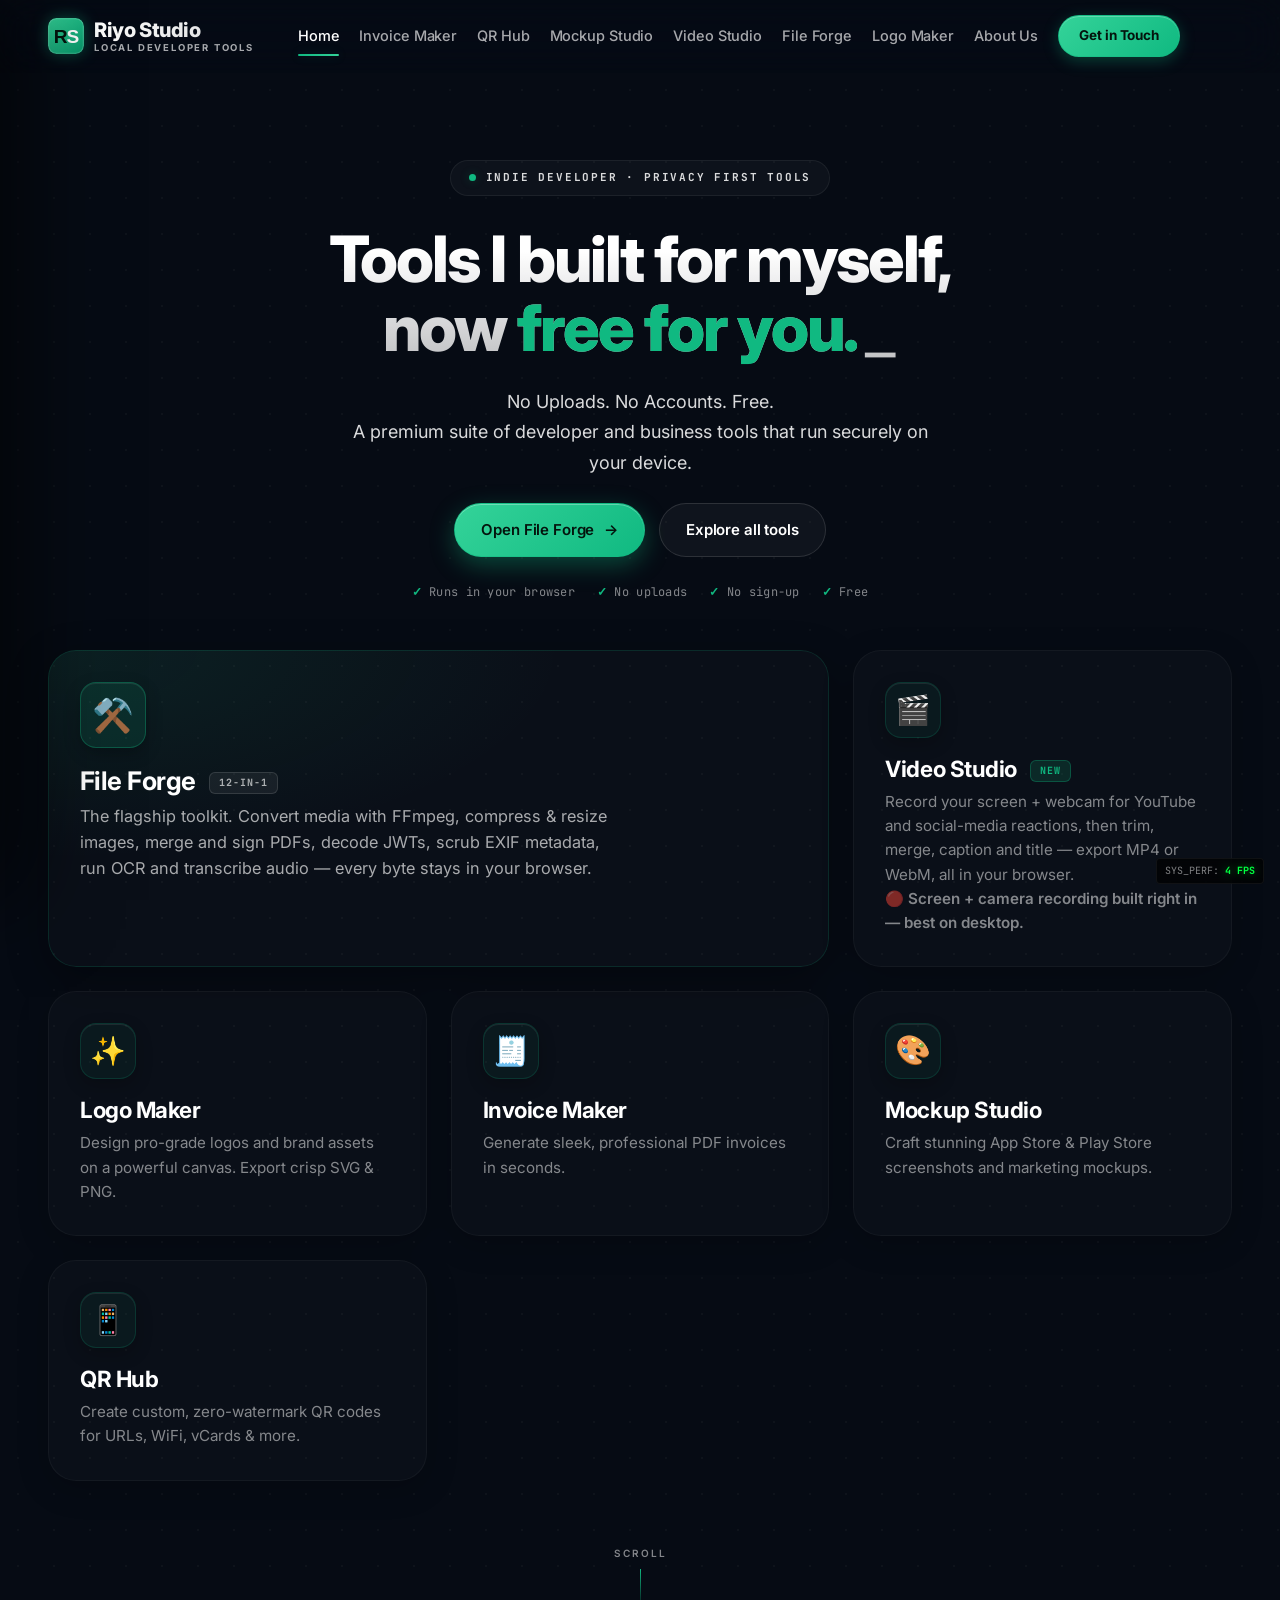
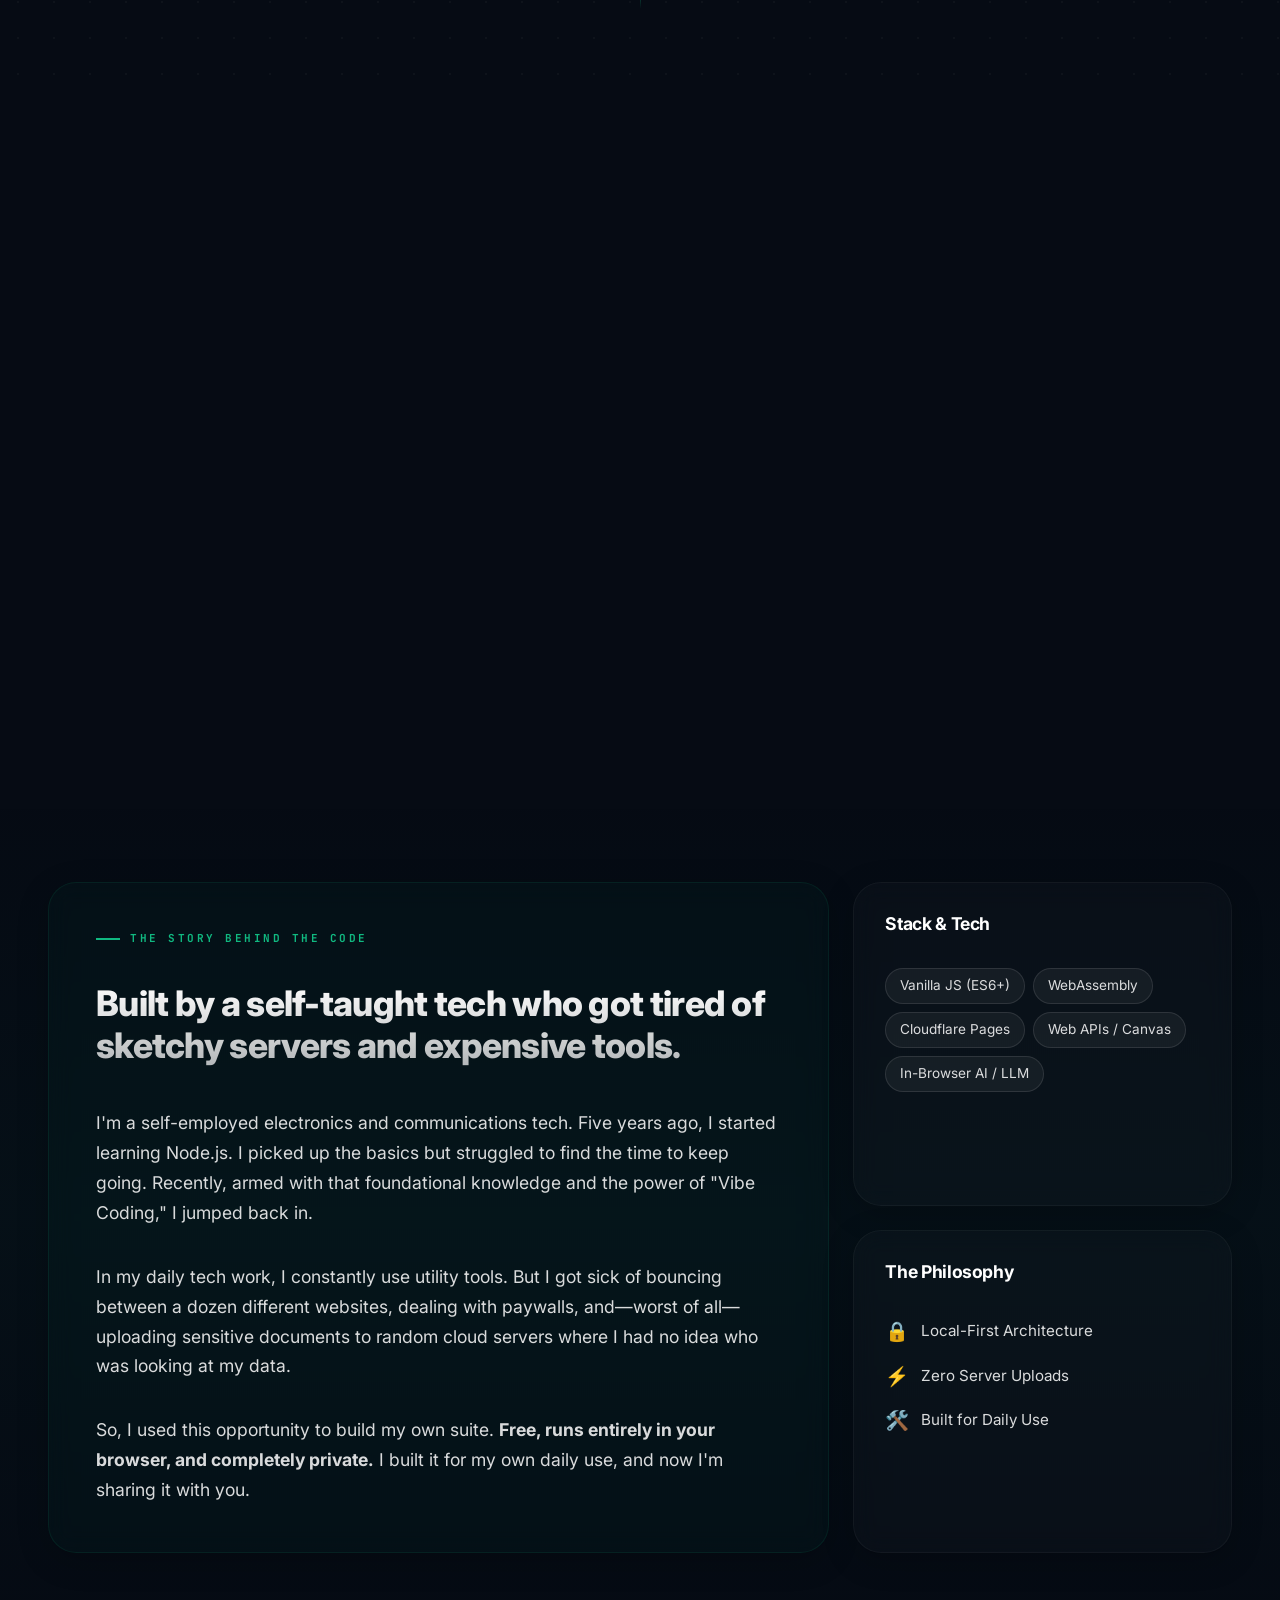
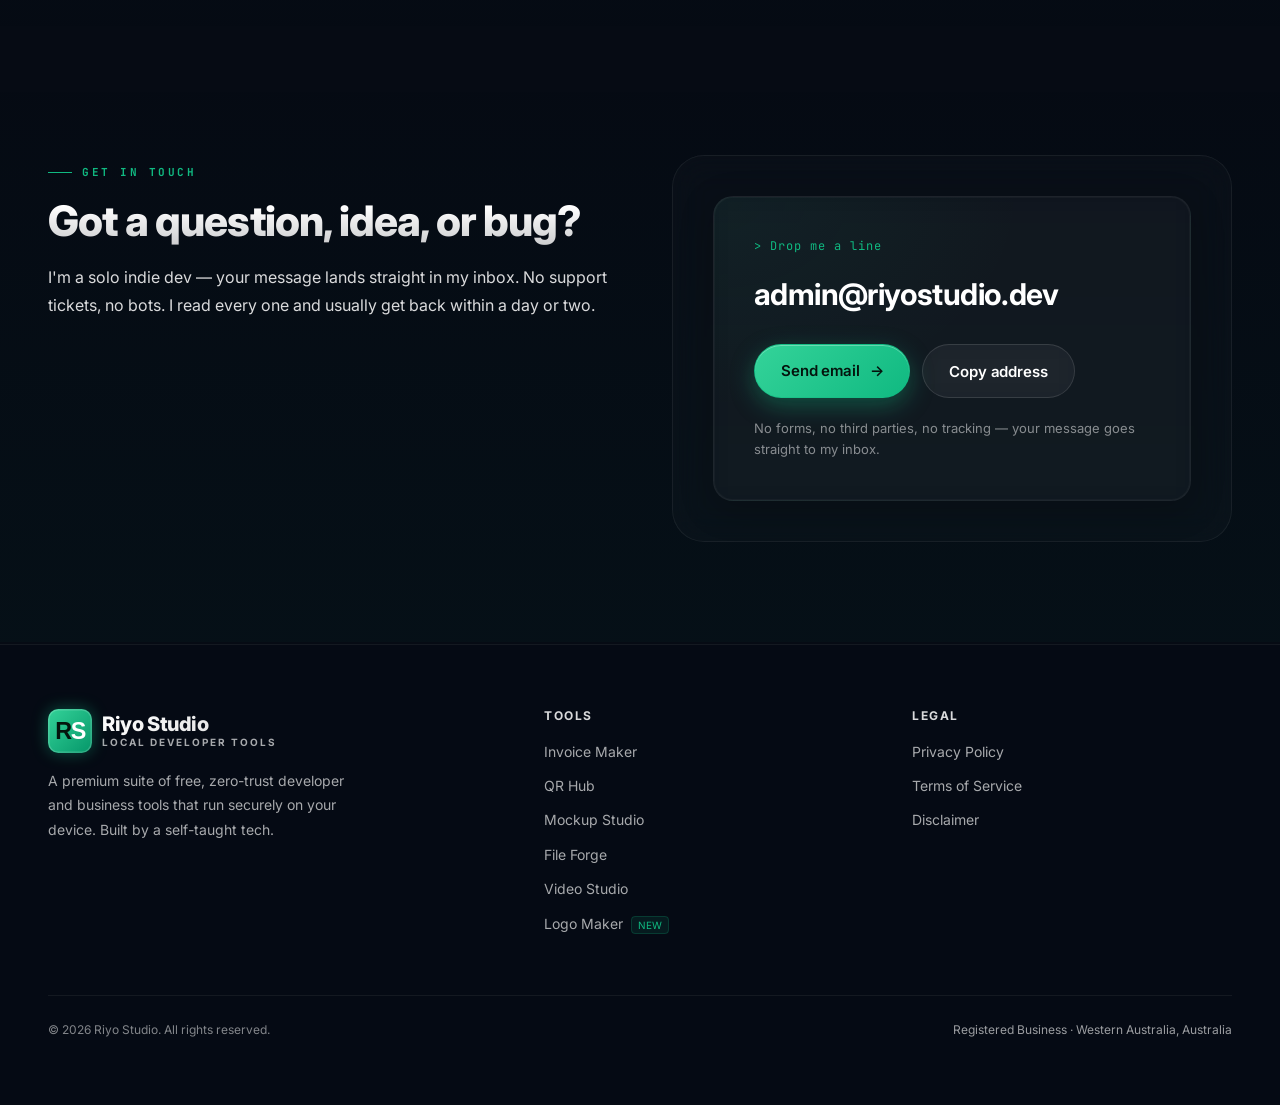
==== index.html @ 5e1dec1f "build: content-hash cache-busting via version.mjs" ====
<!DOCTYPE html>
<!-- 
=============================================================================
  ██████╗ ██╗██╗   ██╗ ██████╗     ███████╗████████╗██╗   ██╗██████╗ ██╗ ██████╗ 
  ██╔══██╗██║╚██╗ ██╔╝██╔═══██╗    ██╔════╝╚══██╔══╝██║   ██║██╔══██╗██║██╔═══██╗
  ██████╔╝██║ ╚████╔╝ ██║   ██║    ███████╗   ██║   ██║   ██║██║  ██║██║██║   ██║
  ██╔══██╗██║  ╚██╔╝  ██║   ██║    ╚════██║   ██║   ██║   ██║██║  ██║██║██║   ██║
  ██║  ██║██║   ██║   ╚██████╔╝    ███████║   ██║   ╚██████╔╝██████╔╝██║╚██████╔╝
  ╚═╝  ╚═╝╚═╝   ╚═╝    ╚═════╝     ╚══════╝   ╚═╝    ╚═════╝ ╚═════╝ ╚═╝ ╚═════╝ 

  SYSTEM ARCHITECTURE: ONLINE
  "I see you looking under the hood. Respect."

  Looking for more? 
  Try pressing Ctrl+K on the live site.
=============================================================================
-->
<html lang="en-AU">
<head>

  <style>html,body{background-color:#060B14!important}</style>
  <meta charset="UTF-8">
  <meta name="viewport" content="width=device-width, initial-scale=1.0, maximum-scale=1.0, user-scalable=no, viewport-fit=cover">
  <title>Riyo Studio — Zero-Trust Local Developer Tools</title>
  <meta name="description" content="A premium suite of free, zero-trust developer and business tools that run securely on your device. Built by a self-taught dev to solve everyday problems.">
  <meta name="keywords" content="riyo studio, developer tools, local tools, privacy-first, zero-trust, file converter, web apps, solo developer, self-taught developer, vibe coding">
  <meta name="author" content="Riyo Studio">
  <meta name="robots" content="index, follow">
  <link rel="canonical" href="https://riyostudio.dev/">

  <!-- Geo targeting -->
  <meta name="geo.region" content="AU-WA">
  <meta name="geo.placename" content="Western Australia">

  <!-- Theme -->
  <meta name="theme-color" content="#060B14">
  <meta name="color-scheme" content="dark">

  <!-- Open Graph -->
  <meta property="og:type" content="website">
  <meta property="og:site_name" content="Riyo Studio">
  <meta property="og:locale" content="en_AU">
  <meta property="og:url" content="https://riyostudio.dev/">
  <meta property="og:title" content="Riyo Studio — Zero-Trust Local Developer Tools">
  <meta property="og:description" content="A premium suite of free, zero-trust developer and business tools that run securely on your device.">

  <!-- Twitter -->
  <meta name="twitter:card" content="summary">
  <meta name="twitter:title" content="Riyo Studio — Zero-Trust Local Developer Tools">
  <meta name="twitter:description" content="A premium suite of free, zero-trust developer and business tools that run securely on your device.">

  <!-- Structured Data -->
  <script type="application/ld+json">
  {
    "@context": "https://schema.org",
    "@graph": [
      {
        "@type": "Organization",
        "@id": "https://riyostudio.dev/#organization",
        "name": "Riyo Studio",
        "url": "https://riyostudio.dev/",
        "description": "A registered Australian business that designs, builds, and ships its own SaaS products.",
        "areaServed": { "@type": "Country", "name": "Australia" },
        "address": {
          "@type": "PostalAddress",
          "addressRegion": "WA",
          "addressCountry": "AU"
        },
        "knowsAbout": ["SaaS", "Web Development", "Mobile Apps", "Progressive Web Apps", "Product Design"]
      },
      {
        "@type": "WebSite",
        "@id": "https://riyostudio.dev/#website",
        "url": "https://riyostudio.dev/",
        "name": "Riyo Studio",
        "publisher": { "@id": "https://riyostudio.dev/#organization" },
        "inLanguage": "en-AU"
      }
    ]
  }
  </script>

  <!-- Fonts -->
  <link rel="preconnect" href="https://fonts.googleapis.com" crossorigin>
  <link rel="preconnect" href="https://fonts.gstatic.com" crossorigin>
  <link rel="stylesheet" href="https://fonts.googleapis.com/css2?family=Inter:wght@400;500;600;700;800&family=JetBrains+Mono:wght@400;700&display=swap">

  <!-- Styles -->
  <link rel="manifest" href="manifest.json">
  <link rel="icon" type="image/svg+xml" href="assets/icon.svg?v=2">
  <link rel="apple-touch-icon" href="assets/icon.svg?v=2">
  <link rel="stylesheet" href="style.css?v=56fb9e98">
<body>
  <!-- Interactive Background Canvas -->
  <canvas id="quantum-field"></canvas>

  <!-- Navigation -->
  <nav class="nav" id="main-nav">
    <div class="nav-inner">
      <a href="/" class="nav-brand" aria-label="Riyo Studio home">
        <img src="assets/icon.svg?v=2" alt="Riyo Studio Logo" class="nav-brand-icon-img" width="32" height="32" style="border-radius: 8px; filter: drop-shadow(0 0 8px rgba(16, 185, 129, 0.4)); display: block; object-fit: contain;">
        <div class="nav-brand-text">
          <span class="nav-brand-name">Riyo Studio</span>
          <span class="nav-brand-tag">Local Developer Tools</span>
        </div>
      </a>

      <div class="nav-links">
        <a href="/" class="nav-link active">Home</a>
        <a href="/invoice" class="nav-link">Invoice Maker</a>
        <a href="/qr" class="nav-link">QR Hub</a>
        <a href="/scanner" class="nav-link">Mockup Studio</a>
        <a href="/video" class="nav-link">Video Studio</a>
        <a href="/forge" class="nav-link">File Forge</a>
          <a href="/logo" class="nav-link">Logo Maker</a>
        <a href="/#about" class="nav-link">About Us</a>
          <a href="/#contact" class="nav-cta-btn">Get in Touch</a>
        </div>
      </div>
    </div>
  </nav>

  <!-- Hero -->
  <section class="hero" id="hero">
    <div class="container fluid">
      <div class="hero-eyebrow reveal">
        <span class="hero-eyebrow-dot"></span>
        Indie Developer · Privacy First Tools
      </div>

      <h1 class="reveal reveal-delay-1" id="hero-title">
        <span>Tools I built for myself,</span><br><span>now <span class="accent">free for you.</span></span><span class="cursor">_</span>
      </h1>

      <p class="hero-sub reveal reveal-delay-2" style="max-width: 600px; margin: 1.5rem auto;">
        No Uploads. No Accounts. Free. <br>
        A premium suite of developer and business tools that run securely on your device.
      </p>

      <div class="hero-actions reveal reveal-delay-2">
        <a href="/forge" class="btn-primary">Open File Forge <span>→</span></a>
        <a href="#services" class="btn-ghost">Explore all tools</a>
      </div>

      <div class="hero-trust reveal reveal-delay-3">
        <span>Runs in your browser</span>
        <span>No uploads</span>
        <span>No sign-up</span>
        <span>Free</span>
      </div>

      <div class="bento-master-grid hero-tools reveal reveal-delay-3" style="text-align: left;">

        <a href="/forge" class="premium-card feature bento-span-2">
          <div class="card-icon">⚒️</div>
          <div>
            <h3>File Forge <span class="card-badge">12-IN-1</span></h3>
            <p>The flagship toolkit. Convert media with FFmpeg, compress &amp; resize images, merge and sign PDFs, decode JWTs, scrub EXIF metadata, run OCR and transcribe audio — every byte stays in your browser.</p>
          </div>
        </a>

        <a href="/video" class="premium-card">
          <div class="card-icon">🎬</div>
          <div>
            <h3>Video Studio <span class="card-badge new">NEW</span></h3>
            <p>Record your screen + webcam for YouTube and social-media reactions, then trim, merge, caption and title — export MP4 or WebM, all in your browser.</p>
            <p class="card-note card-note-desktop">🔴 Screen + camera recording built right in — best on desktop.</p>
            <p class="card-note card-note-mobile">💻 Best on desktop — record your screen + camera for reactions in one place. On a phone, capture with your built-in recorder, then ＋ Add it here to edit.</p>
          </div>
        </a>

        <a href="/logo" class="premium-card">
          <div class="card-icon">✨</div>
          <div>
            <h3>Logo Maker</h3>
            <p>Design pro-grade logos and brand assets on a powerful canvas. Export crisp SVG &amp; PNG.</p>
          </div>
        </a>

        <a href="/invoice" class="premium-card">
          <div class="card-icon">🧾</div>
          <div>
            <h3>Invoice Maker</h3>
            <p>Generate sleek, professional PDF invoices in seconds.</p>
          </div>
        </a>

        <a href="/scanner" class="premium-card">
          <div class="card-icon">🎨</div>
          <div>
            <h3>Mockup Studio</h3>
            <p>Craft stunning App Store &amp; Play Store screenshots and marketing mockups.</p>
          </div>
        </a>

        <a href="/qr" class="premium-card">
          <div class="card-icon">📱</div>
          <div>
            <h3>QR Hub</h3>
            <p>Create custom, zero-watermark QR codes for URLs, WiFi, vCards &amp; more.</p>
          </div>
        </a>

      </div>

      <div class="hero-scroll reveal reveal-delay-4">
        <span>Scroll</span>
        <div class="hero-scroll-line"></div>
      </div>
    </div>
  </section>

  <!-- Services -->
  <section class="services" id="services" style="padding-top: 4rem;">
    <div class="container fluid">
      <div class="products-header">
        <div class="eyebrow reveal">Premium Apps</div>
        <h2 class="reveal reveal-delay-1">Other projects I've built.</h2>
        <p class="reveal reveal-delay-2">
          When I'm not making free tools, I build and maintain specialized platforms.
        </p>
      </div>

      <div class="bento-master-grid">
        <a href="https://shiftcore.com.au" target="_blank" rel="noopener" class="premium-card feature bento-span-2 reveal" style="padding: 48px; text-decoration: none;">
          <div class="card-icon">☁️</div>
          <div>
            <h3 style="font-size: 1.8rem;">ShiftCore</h3>
            <p style="max-width: 560px; font-size: 1.05rem;">A specialized roster and workforce management platform. Built to handle complex scheduling natively and securely.</p>
          </div>
        </a>
        <div class="premium-card reveal reveal-delay-1" style="padding: 48px;">
          <div class="card-icon">🚧</div>
          <div>
            <h3 style="font-size: 1.8rem;">More coming soon</h3>
            <p style="font-size: 1.05rem;">Always building new ideas. For now, enjoy the free tools.</p>
          </div>
        </div>
      </div>
    </div>
  </section>

  <!-- About -->
  <section class="about" id="about">
    <div class="container fluid">
      <div class="bento-master-grid">
        
        <!-- Main Text Column (Spans 2 cols) -->
        <div class="premium-card bento-span-2 reveal" style="padding: 48px; background: rgba(16,185,129,0.03); box-shadow: inset 0 0 0 1px rgba(16,185,129,0.1), 0 8px 32px rgba(0,0,0,0.2);">
          <div class="eyebrow" style="color: #10B981;">The Story Behind The Code</div>
          <h2 style="font-size: clamp(24px, 3vw, 2.2rem); line-height: 1.2; margin-bottom: 24px; font-weight: 800; background: linear-gradient(180deg, #fff, rgba(255,255,255,0.7)); -webkit-background-clip: text; -webkit-text-fill-color: transparent;">
            Built by a self-taught tech who got tired of sketchy servers and expensive tools.
          </h2>
          <p style="color: var(--text-dim); font-size: 1.1rem; line-height: 1.7; margin-bottom: 16px;">
            I'm a self-employed electronics and communications tech. Five years ago, I started learning Node.js. I picked up the basics but struggled to find the time to keep going. Recently, armed with that foundational knowledge and the power of "Vibe Coding," I jumped back in.
          </p>
          <p style="color: var(--text-dim); font-size: 1.1rem; line-height: 1.7; margin-bottom: 16px;">
            In my daily tech work, I constantly use utility tools. But I got sick of bouncing between a dozen different websites, dealing with paywalls, and—worst of all—uploading sensitive documents to random cloud servers where I had no idea who was looking at my data.
          </p>
          <p style="color: var(--text-dim); font-size: 1.1rem; line-height: 1.7;">
            So, I used this opportunity to build my own suite. <strong>Free, runs entirely in your browser, and completely private.</strong> I built it for my own daily use, and now I'm sharing it with you.
          </p>
        </div>

        <!-- Right Column (Stacked Cards) -->
        <div style="display: flex; flex-direction: column; gap: 24px; height: 100%;">
          
          <div class="premium-card reveal reveal-delay-1" style="flex: 1;">
            <h4 style="color: #fff; margin-bottom: 16px; font-size: 1.1rem;">Stack & Tech</h4>
            <div style="display: flex; flex-wrap: wrap; gap: 8px;">
              <span style="background: rgba(255,255,255,0.05); border: 1px solid rgba(255,255,255,0.1); padding: 6px 14px; border-radius: 100px; font-size: 0.85rem; color: var(--text-dim);">Vanilla JS (ES6+)</span>
              <span style="background: rgba(255,255,255,0.05); border: 1px solid rgba(255,255,255,0.1); padding: 6px 14px; border-radius: 100px; font-size: 0.85rem; color: var(--text-dim);">WebAssembly</span>
              <span style="background: rgba(255,255,255,0.05); border: 1px solid rgba(255,255,255,0.1); padding: 6px 14px; border-radius: 100px; font-size: 0.85rem; color: var(--text-dim);">Cloudflare Pages</span>
              <span style="background: rgba(255,255,255,0.05); border: 1px solid rgba(255,255,255,0.1); padding: 6px 14px; border-radius: 100px; font-size: 0.85rem; color: var(--text-dim);">Web APIs / Canvas</span>
              <span style="background: rgba(255,255,255,0.05); border: 1px solid rgba(255,255,255,0.1); padding: 6px 14px; border-radius: 100px; font-size: 0.85rem; color: var(--text-dim);">In-Browser AI / LLM</span>
            </div>
          </div>

          <div class="premium-card reveal reveal-delay-2" style="flex: 1;">
            <h4 style="color: #fff; margin-bottom: 16px; font-size: 1.1rem;">The Philosophy</h4>
            <div style="display: flex; flex-direction: column; gap: 14px; font-size: 0.95rem; color: var(--text-dim);">
              <div style="display: flex; align-items: center; gap: 12px;"><span style="color: #10B981; font-size: 1.2rem;">🔒</span> Local-First Architecture</div>
              <div style="display: flex; align-items: center; gap: 12px;"><span style="color: #10B981; font-size: 1.2rem;">⚡</span> Zero Server Uploads</div>
              <div style="display: flex; align-items: center; gap: 12px;"><span style="color: #10B981; font-size: 1.2rem;">🛠️</span> Built for Daily Use</div>
            </div>
          </div>

        </div>

      </div>
    </div>
  </section>

  <!-- Contact -->
  <section class="contact" id="contact">
    <div class="container fluid">
      <div class="contact-grid">
        <div class="contact-text">
          <div class="eyebrow reveal">Get in Touch</div>
          <h2 class="reveal reveal-delay-1">Got a question, idea, or bug?</h2>
          <p class="reveal reveal-delay-2">
            I'm a solo indie dev — your message lands straight in my inbox. No support tickets, no bots. I read every one and usually get back within a day or two.
          </p>

          <div class="contact-info reveal reveal-delay-3">
            <div class="contact-info-item">
              <div class="contact-info-icon">📍</div>
              <span>Based in Western Australia</span>
            </div>
            <div class="contact-info-item">
              <div class="contact-info-icon">⚡</div>
              <span>Usually replies within 48 hours</span>
            </div>
            <div class="contact-info-item">
              <div class="contact-info-icon">🌐</div>
              <div>
                Also building <a href="https://shiftcore.com.au" target="_blank" rel="noopener" style="color: var(--accent); font-weight: 600;">shiftcore.com.au</a>
              </div>
            </div>
          </div>
        </div>

        <div class="contact-form-wrap reveal reveal-delay-2">
          <div class="email-card">
            <div class="email-card-eyebrow">&gt; Drop me a line</div>
            <a href="mailto:admin@riyostudio.dev" class="email-address">admin@riyostudio.dev</a>
            <div class="email-card-actions">
              <a href="mailto:admin@riyostudio.dev" class="btn-primary">Send email <span>→</span></a>
              <button type="button" class="btn-ghost" id="copy-email-btn" data-email="admin@riyostudio.dev">Copy address</button>
            </div>
            <p class="email-card-note">No forms, no third parties, no tracking — your message goes straight to my inbox.</p>
          </div>
        </div>
      </div>
    </div>
  </section>

  <!-- Footer -->
    
  <footer class="footer" id="footer" style="position: relative; z-index: 10;">
    <div class="container fluid">
      <div class="footer-grid">
        <div class="footer-brand">
          <a href="/" class="nav-brand" aria-label="Riyo Studio home">
            <img src="assets/icon.svg?v=2" alt="Riyo Studio Logo" class="nav-brand-icon-img" width="32" height="32" style="border-radius: 8px; filter: drop-shadow(0 0 8px rgba(16, 185, 129, 0.4)); display: block; object-fit: contain;">
            <div class="nav-brand-text">
              <span class="nav-brand-name">Riyo Studio</span>
              <span class="nav-brand-tag">Local Developer Tools</span>
            </div>
          </a>
          <p>
            A premium suite of free, zero-trust developer and business tools that run securely on your device. Built by a self-taught tech.
          </p>
        </div>

        <div class="footer-col">
          <h4>Tools</h4>
          <a href="/invoice">Invoice Maker</a>
          <a href="/qr">QR Hub</a>
          <a href="/scanner">Mockup Studio</a>
          <a href="/forge">File Forge</a>
          <a href="/video">Video Studio</a>
            <a href="/logo">Logo Maker <span style="font-size: 10px; background: rgba(16,185,129,0.1); color: #10B981; padding: 2px 6px; border-radius: 4px; margin-left: 4px; border: 1px solid rgba(16,185,129,0.2);">NEW</span></a>
        </div>

        <div class="footer-col">
          <h4>Legal</h4>
          <a href="/privacy">Privacy Policy</a>
          <a href="/terms">Terms of Service</a>
          <a href="/disclaimer">Disclaimer</a>
        </div>
      </div>

      <div class="footer-divider"></div>

      <div class="footer-bottom">
        <span class="footer-copy">© 2026 Riyo Studio. All rights reserved.</span>
        <div class="footer-legal">
          <span style="font-size: 12px; color: rgba(255,255,255,0.6);">Registered Business · Western Australia, Australia</span>
        </div>
      </div>
    </div>
  </footer>

  <!-- Dev's Dev: Live Performance HUD -->
  <div id="perf-hud" aria-hidden="true">
    <span class="perf-label">SYS_PERF:</span>
    <span id="fps-counter">60 FPS</span>
  </div>

  <!-- Command Palette -->
  <div class="cmd-palette-overlay" id="cmd-palette">
    <div class="cmd-palette-modal">
      <div class="cmd-palette-header">
        <span class="cmd-prompt">></span>
        <input type="text" id="cmd-input" placeholder="Type a command or search..." autocomplete="off" aria-label="Search system commands">
        <span class="cmd-shortcut">ESC</span>
      </div>
      <div class="cmd-palette-body">
        <div class="cmd-group">Navigation</div>
        <button class="cmd-option" data-action="scroll" data-target="#services">View Tools</button>
        <button class="cmd-option" data-action="scroll" data-target="#about">About Riyo Studio</button>
        <button class="cmd-option" data-action="scroll" data-target="#contact">Get in Touch</button>
      </div>
    </div>
  </div>

  <!-- Floating Mobile Command Trigger -->
  <button class="mobile-cmd-fab" id="mobile-cmd-fab" aria-label="Open Commands">
    <svg viewBox="0 0 24 24" width="18" height="18" fill="none" stroke="currentColor" stroke-width="2" stroke-linecap="round" stroke-linejoin="round">
      <circle cx="11" cy="11" r="8"></circle>
      <line x1="21" y1="21" x2="16.65" y2="16.65"></line>
    </svg>
    <span>Ctrl K</span>
  </button>

  <!-- Scripts -->
  <script src="bg.js?v=9185d9aa"></script>
  <script src="nav.js?v=25f778f4"></script>
  <script defer src="script.js?v=67c2f523"></script>
</body>
</html>
---- style.css ----
/* Reset */
*,
*::before,
*::after {
  margin: 0;
  padding: 0;
  box-sizing: border-box;
  -webkit-tap-highlight-color: transparent;
}

html {
  scroll-behavior: smooth;
  overflow-x: clip;
  background-color: #060B14;
}

/* Smooth, calm cross-page navigation. Chromium (desktop + Android PWA) and
   iOS Safari 18.2+ render a native crossfade between documents instead of the
   abrupt white swap; everywhere else this is simply ignored and pages appear
   instantly on the dark background (no flash, since html is dark). */
@view-transition {
  navigation: auto;
}
::view-transition-old(root),
::view-transition-new(root) {
  animation-duration: 0.22s;
}

/* Where the browser crossfades documents itself, the per-page body fade-in is
   redundant and would double up (a sluggish second fade on heavy pages). Drop
   it there; keep it as the gentle entry on browsers without view transitions. */
@supports (view-transition-name: none) {
  body { animation: none !important; }
}

@media (prefers-reduced-motion: reduce) {
  @view-transition { navigation: none; }
  html { scroll-behavior: auto; }
  body { animation: none !important; }
}

/* Custom Scrollbar */
::-webkit-scrollbar {
  width: 14px;
}
::-webkit-scrollbar-track {
  background: rgba(0, 0, 0, 0.2);
  border-left: 1px solid rgba(255, 255, 255, 0.05);
}
::-webkit-scrollbar-thumb {
  background: rgba(255, 255, 255, 0.35);
  border-radius: 6px;
  border: 3px solid rgba(0, 0, 0, 0.2); /* Creates a nice inset effect */
}
::-webkit-scrollbar-thumb:hover {
  background: rgba(255, 255, 255, 0.55);
}

/* Design Tokens - Enterprise Bento */
:root {
  /* Backgrounds */
  --bg-deep: #0a0a0a;
  --bg-surface: rgba(255, 255, 255, 0.03);
  --bg-surface-hover: rgba(255, 255, 255, 0.06);
  --bg-card: rgba(255, 255, 255, 0.02);

  /* Accent — emerald brand (single source of truth) */
  --accent: #10B981;
  --accent-dim: #059669;
  --accent-bright: #34D399;
  --accent-glow: rgba(16, 185, 129, 0.25);
  --accent-soft: rgba(16, 185, 129, 0.06);

  /* Text */
  --text: #FFFFFF;
  --text-dim: rgba(255, 255, 255, 0.85);
  --text-faint: rgba(255, 255, 255, 0.65);
  --text-muted: rgba(255, 255, 255, 0.50);

  /* Borders */
  --border: rgba(255, 255, 255, 0.06);
  --border-hover: rgba(255, 255, 255, 0.12);
  --border-accent: rgba(255, 255, 255, 0.2);

  /* Brand colors */

  --shiftcore: #22C55E;
  --shiftcore-glow: rgba(34, 197, 94, 0.15);

  /* Shadows */
  --shadow-card: 0 8px 32px rgba(0, 0, 0, 0.4);
  --shadow-lg: 0 20px 60px rgba(0, 0, 0, 0.4);

  /* Radii */
  --radius-sm: 10px;
  --radius-md: 16px;
  --radius-lg: 24px;
  --radius-xl: 32px;
  --radius-pill: 100px;

  /* Ease */
  --ease: cubic-bezier(0.16, 1, 0.3, 1);
}

/* Base */
body {
  font-family: 'Inter', -apple-system, BlinkMacSystemFont, 'Segoe UI', Roboto, sans-serif;
  background: var(--bg-deep);
  color: var(--text);
  min-height: 100vh;
  line-height: 1.6;
  position: relative;
  /* overflow-x: hidden removed to fix double scrollbar */
  -webkit-font-smoothing: antialiased;
  -moz-osx-font-smoothing: grayscale;
  text-rendering: optimizeLegibility;
  animation: pageFadeIn 0.3s ease-out forwards;
}

@keyframes pageFadeIn {
  0% { opacity: 0; }
  100% { opacity: 1; }
}

body::before {
  content: '';
  position: fixed;
  top: 0;
  left: 0;
  width: 100vw;
  height: 100vh;
  z-index: -5;
  pointer-events: none;
  background-image: radial-gradient(rgba(255, 255, 255, 0.06) 1px, transparent 1px);
  background-size: 32px 32px;
}

/* Ambient background orbs - dimmed for canvas */
body::after {
  content: '';
  position: fixed;
  inset: -15%;
  background:
    radial-gradient(800px circle at 15% 10%, rgba(16, 185, 129, 0.08) 0%, transparent 55%),
    radial-gradient(600px circle at 85% 30%, rgba(27, 80, 200, 0.05) 0%, transparent 50%),
    radial-gradient(700px circle at 50% 80%, rgba(34, 197, 94, 0.03) 0%, transparent 55%),
    radial-gradient(500px circle at 90% 85%, rgba(16, 185, 129, 0.04) 0%, transparent 50%);
  pointer-events: none;
  z-index: -1;
  animation: ambient-drift 30s ease-in-out infinite alternate;
}

#quantum-field {
  position: fixed;
  top: 0;
  left: 0;
  width: 100vw;
  height: 100vh;
  z-index: -10;
  pointer-events: none;
  opacity: 0.8;
}

@keyframes ambient-drift {
  0%   { transform: translate3d(0, 0, 0) scale(1); }
  50%  { transform: translate3d(-2%, 1.5%, 0) scale(1.04); }
  100% { transform: translate3d(1.5%, -1%, 0) scale(1); }
}

@media (prefers-reduced-motion: reduce) {
  body::before { animation: none; }
}

h1, h2, h3, h4, h5, h6 {
  font-weight: 700;
  line-height: 1.15;
  letter-spacing: -0.02em;
}

a {
  text-decoration: none;
  color: inherit;
}

img {
  max-width: 100%;
  display: block;
}

ul { list-style: none; }

button {
  font-family: inherit;
  cursor: pointer;
  border: none;
  outline: none;
  background: none;
}

/* Layout */
.container {
  max-width: 1440px;
  margin: 0 auto;
  padding: 0 24px;
  position: relative;
  z-index: 1;
}

.container.fluid {
  max-width: 1280px;
  margin: 0 auto;
  padding: 0 clamp(20px, 4vw, 48px);
}

section {
  padding: 100px 0;
  position: relative;
  z-index: 1;
}

/* Scroll Animations */
.reveal {
  opacity: 0;
  transform: translateY(32px);
  filter: blur(12px);
  transition: opacity 0.8s var(--ease), transform 0.8s var(--ease), filter 0.8s var(--ease);
}

.reveal.visible {
  opacity: 1;
  transform: translateY(0);
  filter: blur(0px);
}

.reveal-delay-1 { transition-delay: 0.1s; }
.reveal-delay-2 { transition-delay: 0.2s; }
.reveal-delay-3 { transition-delay: 0.3s; }
.reveal-delay-4 { transition-delay: 0.4s; }

.eyebrow {
  font-family: 'JetBrains Mono', monospace;
  font-size: 11px;
  font-weight: 700;
  letter-spacing: 2.5px;
  text-transform: uppercase;
  color: var(--accent);
  margin-bottom: 16px;
  display: inline-flex;
  align-items: center;
  gap: 10px;
}

.eyebrow::before {
  content: '';
  width: 24px;
  height: 1.5px;
  background: var(--accent);
  display: inline-block;
}

.nav {
  position: fixed;
  top: 0;
  left: 0;
  right: 0;
  z-index: 100;
  backdrop-filter: blur(22px) saturate(160%);
  -webkit-backdrop-filter: blur(22px) saturate(160%);
  background: rgba(8, 11, 16, 0.45);
  border-bottom: 1px solid transparent;
  transition: background 0.35s, border-color 0.35s, box-shadow 0.35s;
}

.nav.scrolled {
  background: rgba(8, 11, 16, 0.82);
  border-bottom-color: rgba(255, 255, 255, 0.08);
  box-shadow: 0 8px 32px rgba(0, 0, 0, 0.4);
}

/* Align nav with the 1280px content column */
.nav-inner {
  max-width: 1280px;
  margin: 0 auto;
  padding: 0 clamp(20px, 4vw, 48px);
  height: 72px;
  display: flex;
  align-items: center;
  justify-content: space-between;
  gap: 24px;
  transition: height 0.35s var(--ease);
}

.nav.scrolled .nav-inner {
  height: 62px;
}

.nav-brand {
  display: flex;
  align-items: center;
  gap: 10px;
  text-decoration: none;
  color: var(--text);
  flex-shrink: 0;
}

.nav-brand-icon-img {
  height: 36px;
  width: 36px;
  object-fit: contain;
  border-radius: 8px;
  transition: filter 0.35s var(--ease), transform 0.35s var(--ease);
  filter: drop-shadow(0 2px 8px rgba(16, 185, 129, 0.25));
}

.nav-brand:hover .nav-brand-icon-img {
  filter: drop-shadow(0 4px 16px rgba(16, 185, 129, 0.4)) brightness(1.1);
  transform: scale(1.06);
}

.nav-brand-text {
  display: flex;
  flex-direction: column;
  line-height: 1.15;
}

.nav-brand-name {
  font-size: 20px;
  font-weight: 800;
  letter-spacing: -0.4px;
  background: linear-gradient(135deg, #ffffff 0%, rgba(255, 255, 255, 0.85) 100%);
  -webkit-background-clip: text;
  -webkit-text-fill-color: transparent;
  background-clip: text;
}

.nav-brand-tag {
  font-size: 9.5px;
  font-weight: 700;
  color: var(--text-faint);
  letter-spacing: 1.8px;
  text-transform: uppercase;
  margin-top: 1px;
}

/* Footer brand is slightly larger */
.footer-brand .nav-brand-icon-img {
  height: 44px;
  width: 44px;
}

.footer-brand .nav-brand-name {
  font-size: 20px;
}

.footer-brand .nav-brand-tag {
  font-size: 10px;
  letter-spacing: 2px;
}

.nav-links {
  display: flex;
  align-items: center;
  gap: 20px;
  margin-right: auto;
  margin-left: 20px;
}

.nav-link {
  color: var(--text-faint);
  font-size: 14.5px;
  font-weight: 500;
  letter-spacing: -0.1px;
  transition: color 0.2s;
  position: relative;
  padding: 6px 0;
  white-space: nowrap;
}

.nav-link::after {
  content: '';
  position: absolute;
  bottom: -2px;
  left: 0;
  right: 0;
  height: 2px;
  border-radius: 2px;
  background: linear-gradient(90deg, var(--accent), var(--accent-bright));
  box-shadow: 0 0 10px var(--accent-glow);
  opacity: 0;
  transform: scaleX(0.3);
  transform-origin: center;
  transition: opacity 0.3s, transform 0.3s;
}

.nav-link:hover { color: var(--text); }
.nav-link:hover::after { opacity: 1; transform: scaleX(1); }

/* Current-page state */
.nav-link.active { color: var(--text); }
.nav-link.active::after { opacity: 1; transform: scaleX(1); }

.nav-cta-btn {
  color: #04140d;
  background: linear-gradient(135deg, var(--accent-bright), var(--accent));
  font-size: 13.5px;
  font-weight: 700;
  letter-spacing: -0.1px;
  padding: 9px 20px;
  border-radius: var(--radius-pill);
  border: 1px solid rgba(16, 185, 129, 0.6);
  box-shadow: 0 4px 16px rgba(16, 185, 129, 0.3), inset 0 1px 0 rgba(255, 255, 255, 0.25);
  transition: transform 0.2s var(--ease), box-shadow 0.25s;
  flex-shrink: 0;
  white-space: nowrap;
}

.nav-cta-btn:hover {
  transform: translateY(-1px);
  box-shadow: 0 10px 28px rgba(16, 185, 129, 0.45), inset 0 1px 0 rgba(255, 255, 255, 0.25);
}


.hero {
  padding: 160px 0 100px;
  text-align: center;
  position: relative;
  overflow: hidden;
}

/* Subtle dot grid */
.hero::before {
  content: '';
  position: absolute;
  inset: 0;
  background-image: radial-gradient(circle, rgba(255, 255, 255, 0.03) 1px, transparent 1px);
  background-size: 36px 36px;
  pointer-events: none;
  z-index: 0;
}

.hero .container {
  max-width: 1440px;
  margin: 0 auto;
  padding: 0 24px;
  position: relative;
  z-index: 1;
}

.container.fluid {
  max-width: 1280px;
  margin: 0 auto;
  padding: 0 clamp(20px, 4vw, 48px);
}

.hero-eyebrow {
  display: inline-flex;
  align-items: center;
  gap: 10px;
  background: var(--bg-surface);
  border: 1px solid var(--border);
  border-radius: var(--radius-pill);
  padding: 8px 18px;
  font-family: 'JetBrains Mono', monospace;
  font-size: 11px;
  font-weight: 700;
  color: var(--text-dim);
  letter-spacing: 1.8px;
  text-transform: uppercase;
  margin-bottom: 28px;
}

.hero-eyebrow-dot {
  width: 7px;
  height: 7px;
  border-radius: 50%;
  background: var(--accent);
  box-shadow: 0 0 10px var(--accent-glow);
  animation: pulse-dot 2.2s ease-in-out infinite;
}

@keyframes pulse-dot {
  0%, 100% { opacity: 1; transform: scale(1); }
  50% { opacity: 0.4; transform: scale(0.8); }
}

.hero h1 {
  font-size: clamp(36px, 6vw, 64px);
  font-weight: 800;
  letter-spacing: -0.03em;
  line-height: 1.08;
  margin-bottom: 20px;
  max-width: 760px;
  margin-left: auto;
  margin-right: auto;
  background: linear-gradient(180deg, #ffffff 20%, rgba(255, 255, 255, 0.75) 100%);
  -webkit-background-clip: text;
  -webkit-text-fill-color: transparent;
  background-clip: text;
}

.hero h1 .accent {
  background: none;
  -webkit-text-fill-color: var(--accent);
  color: var(--accent);
}

.cursor {
  font-family: 'JetBrains Mono', monospace;
  color: var(--accent);
  font-weight: 400;
  animation: blink 1s step-start infinite;
  display: inline-block;
  margin-left: 4px;
}

@keyframes blink {
  50% { opacity: 0; }
}

.hero-sub {
  font-size: clamp(15px, 2vw, 18px);
  color: var(--text-dim);
  line-height: 1.7;
  max-width: 540px;
  margin: 0 auto 40px;
}

/* Hero call-to-action buttons */
.hero-actions {
  display: flex;
  justify-content: center;
  align-items: center;
  gap: 14px;
  flex-wrap: wrap;
  margin: 0 auto 26px;
}

.btn-primary,
.btn-ghost {
  display: inline-flex;
  align-items: center;
  gap: 10px;
  font-size: 15px;
  font-weight: 600;
  letter-spacing: -0.01em;
  padding: 14px 26px;
  border-radius: var(--radius-pill);
  transition: transform 0.25s var(--ease), box-shadow 0.25s var(--ease), background 0.25s, border-color 0.25s;
  cursor: pointer;
}

.btn-primary {
  color: #04140d;
  background: linear-gradient(135deg, var(--accent-bright), var(--accent));
  border: 1px solid rgba(16, 185, 129, 0.6);
  box-shadow: 0 8px 24px rgba(16, 185, 129, 0.35), inset 0 1px 0 rgba(255, 255, 255, 0.3);
}

.btn-primary span {
  transition: transform 0.25s var(--ease);
}

.btn-primary:hover {
  transform: translateY(-2px);
  box-shadow: 0 14px 38px rgba(16, 185, 129, 0.5), inset 0 1px 0 rgba(255, 255, 255, 0.3);
}

.btn-primary:hover span {
  transform: translateX(4px);
}

.btn-ghost {
  color: var(--text);
  background: rgba(255, 255, 255, 0.04);
  border: 1px solid rgba(255, 255, 255, 0.12);
  backdrop-filter: blur(12px);
}

.btn-ghost:hover {
  transform: translateY(-2px);
  background: rgba(255, 255, 255, 0.08);
  border-color: rgba(255, 255, 255, 0.22);
}

/* Hero trust signals */
.hero-trust {
  display: flex;
  justify-content: center;
  flex-wrap: wrap;
  gap: 10px 22px;
  margin: 0 auto;
  font-family: 'JetBrains Mono', monospace;
  font-size: 12px;
  letter-spacing: 0.3px;
  color: var(--text-muted);
}

.hero-trust span {
  display: inline-flex;
  align-items: center;
  gap: 7px;
}

.hero-trust span::before {
  content: '✓';
  color: var(--accent);
  font-weight: 700;
}

@media (max-width: 600px) {
  .hero-actions { flex-direction: column; gap: 12px; width: 100%; }
  .btn-primary, .btn-ghost { width: 100%; justify-content: center; }
  .hero-trust { gap: 8px 16px; font-size: 11px; }
}

.hero-stats {
  display: flex;
  justify-content: center;
  gap: 40px;
  flex-wrap: wrap;
}

.hero-stat {
  display: flex;
  flex-direction: column;
  align-items: center;
  gap: 4px;
}

.hero-stat-num {
  font-family: 'JetBrains Mono', monospace;
  font-size: 28px;
  font-weight: 800;
  background: linear-gradient(135deg, var(--accent) 0%, #34D399 40%, #ffffff 50%, #34D399 60%, var(--accent) 100%);
  background-size: 200% auto;
  -webkit-background-clip: text;
  -webkit-text-fill-color: transparent;
  background-clip: text;
  animation: metallic-shimmer 4s linear infinite;
}

@keyframes metallic-shimmer {
  to {
    background-position: 200% center;
  }
}

.hero-stat-label {
  font-size: 11px;
  font-weight: 600;
  color: var(--text-faint);
  text-transform: uppercase;
  letter-spacing: 1.5px;
}

/* Scroll indicator */
.hero-scroll {
  margin-top: 56px;
  display: flex;
  flex-direction: column;
  align-items: center;
  gap: 8px;
  color: var(--text-muted);
  font-size: 10px;
  font-weight: 600;
  letter-spacing: 2px;
  text-transform: uppercase;
}

.hero-scroll-line {
  width: 1px;
  height: 40px;
  background: linear-gradient(180deg, var(--accent), transparent);
  animation: scroll-pulse 2s ease-in-out infinite;
}

@keyframes scroll-pulse {
  0%, 100% { opacity: 0.3; transform: scaleY(0.7); }
  50% { opacity: 1; transform: scaleY(1); }
}

.products {
  padding: 100px 0;
}

.products-header {
  text-align: center;
  margin-bottom: 56px;
}

.products-header h2 {
  font-size: clamp(28px, 4vw, 44px);
  font-weight: 800;
  margin-bottom: 14px;
  background: linear-gradient(180deg, #ffffff 20%, rgba(255, 255, 255, 0.80) 100%);
  -webkit-background-clip: text;
  -webkit-text-fill-color: transparent;
  background-clip: text;
}

.products-header p {
  font-size: 20px;
  color: var(--text-dim);
  max-width: 560px;
  margin: 0 auto;
  line-height: 1.7;
}

/* --- PREMIUM BENTO GRID SYSTEM --- */
/* Wider, still-bounded column for canvas editors that need room
   (e.g. Mockup Studio's up-to-5-screen panoramas) — centered, never full-bleed */
.container.fluid.editor-fluid {
  max-width: 1600px;
}

.bento-master-grid {
  display: grid;
  grid-template-columns: repeat(3, 1fr);
  gap: 24px;
  width: 100%;
}

.bento-master-grid.hero-tools {
  margin-top: 3rem;
  margin-bottom: 4rem;
}

@media (max-width: 1024px) {
  .bento-master-grid { grid-template-columns: repeat(2, 1fr); }
}

@media (max-width: 768px) {
  .bento-master-grid { grid-template-columns: 1fr; }
}

.bento-span-2 { grid-column: span 2; }
.bento-span-3 { grid-column: span 3; }

@media (max-width: 1024px) {
  .bento-span-3 { grid-column: span 2; }
}

@media (max-width: 768px) {
  .bento-span-2, .bento-span-3 { grid-column: span 1; }
}

/* Premium Card Aesthetics */
.premium-card {
  background: rgba(255, 255, 255, 0.02);
  border-radius: 28px;
  padding: 32px;
  text-decoration: none;
  display: flex;
  flex-direction: column;
  justify-content: flex-start;
  gap: 18px;
  min-height: 200px;
  transition: all 0.4s var(--ease);
  position: relative;
  overflow: hidden;
  box-shadow: inset 0 0 0 1px rgba(255, 255, 255, 0.04), 0 8px 32px rgba(0, 0, 0, 0.2);
  backdrop-filter: blur(12px);
  -webkit-backdrop-filter: blur(12px);
  z-index: 1;
}

.premium-card::before {
  content: '';
  position: absolute;
  inset: 0;
  border-radius: 28px;
  background: radial-gradient(
    800px circle at var(--mouse-x) var(--mouse-y),
    rgba(255, 255, 255, 0.06),
    transparent 40%
  );
  opacity: 0;
  transition: opacity 0.5s;
  pointer-events: none;
  z-index: 0;
}

.premium-card > * {
  position: relative;
  z-index: 2;
}

.premium-card:hover {
  transform: translateY(-4px);
  box-shadow: inset 0 0 0 1px rgba(255, 255, 255, 0.1), 0 16px 48px rgba(0, 0, 0, 0.4);
  background: rgba(255, 255, 255, 0.04);
}

.premium-card:hover::before {
  opacity: 1;
}

.premium-card .card-icon {
  width: 56px;
  height: 56px;
  display: inline-flex;
  align-items: center;
  justify-content: center;
  font-size: 1.8rem;
  line-height: 1;
  margin-bottom: 0;
  border-radius: 16px;
  background: var(--accent-soft);
  border: 1px solid rgba(16, 185, 129, 0.18);
  box-shadow: inset 0 1px 0 rgba(255, 255, 255, 0.08), 0 6px 16px rgba(0, 0, 0, 0.25);
  transition: transform 0.4s var(--ease), background 0.4s, border-color 0.4s;
}

.premium-card:hover .card-icon {
  transform: translateY(-2px) scale(1.05);
  background: rgba(16, 185, 129, 0.12);
  border-color: rgba(16, 185, 129, 0.35);
}

.premium-card h3 {
  color: var(--text-main);
  font-size: 1.4rem;
  margin-bottom: 8px;
  font-weight: 700;
  letter-spacing: -0.02em;
}

.premium-card p {
  color: var(--text-muted);
  font-size: 0.95rem;
  margin: 0;
  line-height: 1.6;
}

/* Feature card — the flagship tile */
.premium-card.feature {
  background:
    radial-gradient(120% 120% at 0% 0%, rgba(16, 185, 129, 0.10), transparent 55%),
    rgba(255, 255, 255, 0.02);
  box-shadow: inset 0 0 0 1px rgba(16, 185, 129, 0.16), 0 12px 40px rgba(0, 0, 0, 0.32);
}

.premium-card.feature .card-icon {
  width: 66px;
  height: 66px;
  font-size: 2.1rem;
  background: rgba(16, 185, 129, 0.12);
  border-color: rgba(16, 185, 129, 0.32);
}

.premium-card.feature h3 {
  font-size: 1.6rem;
}

.premium-card.feature p {
  font-size: 1.02rem;
  color: var(--text-faint);
  max-width: 540px;
}

.premium-card.feature:hover {
  box-shadow: inset 0 0 0 1px rgba(16, 185, 129, 0.28), 0 18px 52px rgba(0, 0, 0, 0.45);
}

/* Inline card badges */
.card-badge {
  display: inline-block;
  font-family: 'JetBrains Mono', monospace;
  font-size: 10px;
  font-weight: 700;
  letter-spacing: 1px;
  padding: 4px 9px;
  border-radius: 6px;
  margin-left: 8px;
  vertical-align: middle;
  background: rgba(255, 255, 255, 0.06);
  border: 1px solid rgba(255, 255, 255, 0.12);
  color: var(--text-faint);
}

.card-badge.new {
  background: rgba(16, 185, 129, 0.15);
  border-color: rgba(16, 185, 129, 0.3);
  color: #10B981;
}

/* Tool Panel Bento (For Internal Web Apps) */
.tool-bento-panel {
  background: rgba(255, 255, 255, 0.03);
  border-radius: 16px;
  padding: 16px;
  position: relative;
  overflow: hidden;
  box-shadow: inset 0 0 0 1px rgba(255, 255, 255, 0.06), 0 8px 24px rgba(0, 0, 0, 0.3);
  backdrop-filter: blur(16px);
  -webkit-backdrop-filter: blur(16px);
  z-index: 1;
  flex-shrink: 0;
}

/* All panel tints resolve to the emerald master theme.
   Legacy tint-* class names are kept so existing markup stays valid. */
.tool-bento-panel.tint-purple,
.tool-bento-panel.tint-pink,
.tool-bento-panel.tint-blue,
.tool-bento-panel.tint-emerald {
  background: rgba(16, 185, 129, 0.05);
  box-shadow: inset 0 0 0 1px rgba(16, 185, 129, 0.25), 0 8px 24px rgba(0, 0, 0, 0.3);
}

/* ==== Unified tool page header ==== */
.tool-header {
  margin-bottom: 28px;
}

.tool-header-title {
  font-size: clamp(1.5rem, 3vw, 2rem);
  font-weight: 800;
  letter-spacing: -0.02em;
  line-height: 1.15;
  margin-bottom: 10px;
  background: linear-gradient(180deg, #ffffff 30%, rgba(255, 255, 255, 0.7) 100%);
  -webkit-background-clip: text;
  background-clip: text;
  -webkit-text-fill-color: transparent;
}

.tool-header-title .accent,
.tool-header-title em {
  -webkit-text-fill-color: var(--accent);
  color: var(--accent);
  font-style: normal;
}

.tool-header-subtitle {
  font-size: 0.95rem;
  line-height: 1.65;
  color: var(--text-muted);
  max-width: 560px;
  margin: 0 0 24px;
}

/* Products Grid Fallback (Deprecated, migrating to Bento) */
.products-grid {
  display: grid;
  grid-template-columns: 1fr 1fr;
  gap: 28px;
}

.product-card {
  background: rgba(6, 11, 20, 0.2);
  border: 1px solid var(--border);
  border-radius: var(--radius-xl);
  padding: 40px 36px;
  position: relative;
  overflow: hidden;
  transition: transform 0.45s var(--ease), border-color 0.4s, box-shadow 0.4s;
  backdrop-filter: blur(16px);
  -webkit-backdrop-filter: blur(16px);
}

.product-card::after {
  content: '';
  position: absolute;
  inset: 0;
  border-radius: var(--radius-xl);
  pointer-events: none;
  background: radial-gradient(
    600px circle at var(--mouse-x) var(--mouse-y),
    rgba(255, 255, 255, 0.08),
    transparent 40%
  );
  z-index: 10;
  opacity: 0;
  transition: opacity 0.3s ease;
}

.product-card:hover::after {
  opacity: 1;
}

.product-card::before {
  content: '';
  position: absolute;
  inset: 0;
  border-radius: var(--radius-xl);
  opacity: 0;
  transition: opacity 0.4s;
  pointer-events: none;
}

.product-card:hover {
  transform: translateY(-6px);
}

/* ShiftCore card */
.product-card.shiftcore::before {
  background: radial-gradient(circle at 50% 0%, var(--shiftcore-glow) 0%, transparent 60%);
}
.product-card.shiftcore:hover {
  border-color: rgba(34, 197, 94, 0.35);
  box-shadow: 0 24px 60px rgba(34, 197, 94, 0.15);
}
.product-card.shiftcore:hover::before { opacity: 1; }

.product-card-header {
  display: flex;
  align-items: center;
  gap: 16px;
  margin-bottom: 20px;
}

.product-logo {
  width: 52px;
  height: 52px;
  border-radius: 14px;
  display: flex;
  align-items: center;
  justify-content: center;
  font-size: 24px;
  flex-shrink: 0;
  box-shadow: 0 6px 20px rgba(0, 0, 0, 0.4);
}

.product-logo-img {
  width: 52px;
  height: 52px;
  border-radius: 14px;
  object-fit: cover;
  flex-shrink: 0;
  box-shadow: 0 6px 20px rgba(0, 0, 0, 0.4);
  background: #ffffff;
}

.product-card.renteriq .product-logo {
  background: linear-gradient(135deg, var(--renteriq), #2E63E0);
}

.product-card.shiftcore .product-logo {
  background: linear-gradient(135deg, var(--shiftcore), #16a34a);
}

.product-card-header h3 {
  font-size: 22px;
  font-weight: 800;
  letter-spacing: -0.3px;
}

.product-badge {
  font-family: 'JetBrains Mono', monospace;
  font-size: 10px;
  font-weight: 700;
  letter-spacing: 1.5px;
  text-transform: uppercase;
  padding: 4px 10px;
  border-radius: var(--radius-pill);
  margin-left: auto;
}

.product-card.renteriq .product-badge {
  background: rgba(27, 80, 200, 0.15);
  color: #5B8DEF;
}

.product-card.shiftcore .product-badge {
  background: rgba(34, 197, 94, 0.15);
  color: #4ADE80;
}

.product-desc {
  font-size: 15px;
  color: var(--text-dim);
  line-height: 1.7;
  margin-bottom: 24px;
}

.product-features {
  display: flex;
  flex-wrap: wrap;
  gap: 8px;
  margin-bottom: 28px;
}

.product-feature-pill {
  font-size: 12px;
  font-weight: 600;
  padding: 6px 14px;
  border-radius: var(--radius-pill);
  background: var(--bg-surface);
  border: 1px solid var(--border);
  color: var(--text-dim);
  transition: background 0.2s, border-color 0.2s;
}

.product-card:hover .product-feature-pill {
  background: var(--bg-surface-hover);
}

.product-link {
  display: inline-flex;
  align-items: center;
  gap: 8px;
  font-size: 14px;
  font-weight: 700;
  transition: gap 0.3s;
}

.product-card.renteriq .product-link { color: #5B8DEF; }
.product-card.shiftcore .product-link { color: #4ADE80; }

.product-link .arrow {
  transition: transform 0.3s;
  display: inline-block;
}

.product-card:hover .product-link { gap: 12px; }
.product-card:hover .product-link .arrow { transform: translateX(3px); }

.about {
  padding: 100px 0;
  background: linear-gradient(180deg, transparent 0%, rgba(16, 185, 129, 0.03) 50%, transparent 100%);
}

.about-grid {
  display: grid;
  grid-template-columns: 1.1fr 0.9fr;
  gap: 64px;
  align-items: start;
}

.about-text h2 {
  font-size: clamp(28px, 4vw, 42px);
  font-weight: 800;
  margin-bottom: 20px;
  background: linear-gradient(180deg, #ffffff 20%, rgba(255, 255, 255, 0.80) 100%);
  -webkit-background-clip: text;
  -webkit-text-fill-color: transparent;
  background-clip: text;
}

.about-text p {
  font-size: 16px;
  color: var(--text-dim);
  line-height: 1.75;
  margin-bottom: 20px;
}

.about-text p strong {
  color: var(--text);
  font-weight: 600;
}

.about-cards {
  display: flex;
  flex-direction: column;
  gap: 20px;
}

.about-card {
  background: rgba(6, 11, 20, 0.2);
  border: 1px solid var(--border);
  border-radius: var(--radius-lg);
  padding: 28px;
  backdrop-filter: blur(16px);
  -webkit-backdrop-filter: blur(16px);
  transition: transform 0.35s var(--ease), border-color 0.35s;
  position: relative;
  overflow: hidden;
}

.about-card::after {
  content: '';
  position: absolute;
  inset: 0;
  border-radius: var(--radius-lg);
  pointer-events: none;
  background: radial-gradient(
    600px circle at var(--mouse-x) var(--mouse-y),
    rgba(255, 255, 255, 0.08),
    transparent 40%
  );
  z-index: 10;
  opacity: 0;
  transition: opacity 0.3s ease;
}

.about-card:hover::after {
  opacity: 1;
}

.about-card:hover {
  transform: translateY(-3px);
  border-color: var(--border-hover);
}

.about-card h4 {
  font-size: 14px;
  font-weight: 700;
  color: var(--accent);
  text-transform: uppercase;
  letter-spacing: 1.5px;
  margin-bottom: 14px;
}

.about-card-content {
  display: flex;
  flex-direction: column;
  gap: 10px;
}

.about-card-item {
  display: flex;
  align-items: center;
  gap: 10px;
  font-size: 14px;
  color: var(--text-dim);
}

.about-card-item .tick {
  width: 20px;
  height: 20px;
  border-radius: 50%;
  background: var(--accent-soft);
  color: var(--accent);
  display: flex;
  align-items: center;
  justify-content: center;
  font-size: 11px;
  font-weight: 800;
  flex-shrink: 0;
}

.tech-pills {
  display: flex;
  flex-wrap: wrap;
  gap: 8px;
  margin-top: 8px;
}

.tech-pill {
  font-family: 'JetBrains Mono', monospace;
  font-size: 11px;
  font-weight: 400;
  padding: 6px 10px;
  border-radius: 4px;
  background: rgba(10, 15, 26, 0.7);
  border: 1px solid rgba(16, 185, 129, 0.3);
  color: var(--accent);
  box-shadow: 0 2px 8px rgba(0,0,0,0.2) inset;
}

.process {
  padding: 100px 0;
}

.process-header {
  text-align: center;
  margin-bottom: 64px;
}

.process-header h2 {
  font-size: clamp(28px, 4vw, 42px);
  font-weight: 800;
  margin-bottom: 14px;
  background: linear-gradient(180deg, #ffffff 20%, rgba(255, 255, 255, 0.80) 100%);
  -webkit-background-clip: text;
  -webkit-text-fill-color: transparent;
  background-clip: text;
}

.process-header p {
  font-size: 17px;
  color: var(--text-dim);
  max-width: 520px;
  margin: 0 auto;
}

.process-steps {
  display: grid;
  grid-template-columns: repeat(3, 1fr);
  gap: 24px;
  position: relative;
}

/* Connector line */
.process-steps::before {
  content: '';
  position: absolute;
  top: 42px;
  left: calc(16.67% + 24px);
  right: calc(16.67% + 24px);
  height: 1.5px;
  background: linear-gradient(90deg, transparent, var(--border-hover) 20%, var(--accent-soft) 50%, var(--border-hover) 80%, transparent);
  z-index: 0;
}

.process-step {
  background: var(--bg-card);
  border: 1px solid var(--border);
  border-radius: var(--radius-lg);
  padding: 36px 28px;
  text-align: center;
  position: relative;
  z-index: 1;
  transition: transform 0.35s var(--ease), border-color 0.35s, box-shadow 0.35s;
}

.process-step:hover {
  transform: translateY(-6px);
  border-color: var(--border-accent);
  box-shadow: 0 20px 50px rgba(16, 185, 129, 0.12);
}

.step-num {
  width: 48px;
  height: 48px;
  border-radius: 50%;
  background: linear-gradient(135deg, var(--accent), var(--accent-dim));
  color: #fff;
  font-weight: 800;
  font-size: 16px;
  display: flex;
  align-items: center;
  justify-content: center;
  margin: 0 auto 18px;
  box-shadow: 0 6px 20px var(--accent-glow);
}

.step-icon {
  font-size: 32px;
  margin-bottom: 14px;
  line-height: 1;
}

.process-step h3 {
  font-size: 18px;
  font-weight: 700;
  margin-bottom: 10px;
  color: var(--text);
}

.process-step p {
  font-size: 14px;
  color: var(--text-dim);
  line-height: 1.65;
}

.contact {
  padding: 100px 0;
  background: linear-gradient(180deg, transparent 0%, rgba(16, 185, 129, 0.03) 100%);
}

.contact-grid {
  display: grid;
  grid-template-columns: 1fr 1fr;
  gap: 64px;
  align-items: start;
}

.contact-text h2 {
  font-size: clamp(28px, 4vw, 42px);
  font-weight: 800;
  margin-bottom: 18px;
  background: linear-gradient(180deg, #ffffff 20%, rgba(255, 255, 255, 0.80) 100%);
  -webkit-background-clip: text;
  -webkit-text-fill-color: transparent;
  background-clip: text;
}

.contact-text p {
  font-size: 16px;
  color: var(--text-dim);
  line-height: 1.75;
  margin-bottom: 20px;
}

.contact-info {
  display: flex;
  flex-direction: column;
  gap: 16px;
  margin-top: 32px;
}

.contact-info-item {
  display: flex;
  align-items: center;
  gap: 14px;
  font-size: 14px;
  color: var(--text-dim);
}

.contact-info-icon {
  width: 40px;
  height: 40px;
  border-radius: var(--radius-sm);
  background: var(--accent-soft);
  display: flex;
  align-items: center;
  justify-content: center;
  font-size: 18px;
  flex-shrink: 0;
}

.contact-form-wrap {
  background: var(--bg-card);
  border: 1px solid var(--border);
  border-radius: var(--radius-xl);
  padding: 40px;
  backdrop-filter: blur(18px);
  -webkit-backdrop-filter: blur(18px);
}

/* Cyberpunk Terminal Form */
.cyber-form {
  font-family: 'JetBrains Mono', monospace;
  width: 100%;
}

.cyber-group {
  margin-bottom: 24px;
  position: relative;
}

/* Contact — email card (replaces the old form) */
.email-card {
  background:
    radial-gradient(130% 140% at 0% 0%, rgba(16, 185, 129, 0.06), transparent 50%),
    rgba(255, 255, 255, 0.02);
  border: 1px solid var(--border);
  border-radius: 20px;
  padding: 40px;
  box-shadow: inset 0 0 0 1px rgba(255, 255, 255, 0.03), 0 8px 32px rgba(0, 0, 0, 0.25);
  backdrop-filter: blur(12px);
}

.email-card-eyebrow {
  font-family: 'JetBrains Mono', monospace;
  font-size: 12px;
  letter-spacing: 1px;
  color: var(--accent);
  margin-bottom: 14px;
}

.email-address {
  display: block;
  font-size: clamp(16px, 4vw, 30px);
  font-weight: 700;
  letter-spacing: -0.02em;
  color: var(--text);
  overflow-wrap: anywhere;
  word-break: normal;
  margin-bottom: 26px;
  transition: color 0.2s;
}

.email-address:hover { color: var(--accent-bright); }

.email-card-actions {
  display: flex;
  gap: 12px;
  flex-wrap: wrap;
  margin-bottom: 20px;
}

.email-card-note {
  font-size: 13px;
  line-height: 1.6;
  color: var(--text-muted);
  margin: 0;
}

/* Editor toolbar / utility button (Mockup Studio, etc.) */
.cyber-button {
  font-family: 'Inter', sans-serif;
  font-weight: 600;
  font-size: 0.9rem;
  color: var(--text);
  background: rgba(255, 255, 255, 0.05);
  border: 1px solid rgba(255, 255, 255, 0.12);
  border-radius: 10px;
  padding: 8px 16px;
  cursor: pointer;
  transition: background 0.2s, border-color 0.2s, color 0.2s, transform 0.15s var(--ease);
}

.cyber-button:hover {
  background: rgba(16, 185, 129, 0.1);
  border-color: rgba(16, 185, 129, 0.4);
  color: #fff;
  transform: translateY(-1px);
}

.cyber-button:active {
  transform: translateY(0);
}

.cyber-label {
  display: block;
  font-size: 11px;
  font-weight: 700;
  color: var(--text-dim);
  text-transform: uppercase;
  letter-spacing: 2px;
  margin-bottom: 8px;
}

.cyber-input-wrap {
  position: relative;
  overflow: hidden;
  border-radius: 4px;
  background: rgba(6, 11, 20, 0.5);
  border: 1px solid rgba(16, 185, 129, 0.15);
  transition: border-color 0.3s;
}

.cyber-input {
  width: 100%;
  background: transparent;
  border: none;
  padding: 16px;
  color: var(--text);
  font-family: 'JetBrains Mono', monospace;
  font-size: 14px;
  outline: none;
}

select.cyber-input option {
  background-color: #0a0f1c;
  color: #e2e8f0;
  padding: 8px;
}

.cyber-input::placeholder {
  color: rgba(148, 163, 184, 0.3);
}

.cyber-input.textarea {
  resize: vertical;
  min-height: 120px;
  line-height: 1.6;
}

.cyber-border {
  position: absolute;
  bottom: 0;
  left: 0;
  height: 2px;
  width: 0%;
  background: var(--accent);
  transition: width 0.4s cubic-bezier(0.16, 1, 0.3, 1);
}

/* Animate border on focus */
.cyber-input-wrap:focus-within {
  border-color: rgba(16, 185, 129, 0.4);
  background: rgba(16, 185, 129, 0.05);
}

.cyber-input-wrap:focus-within .cyber-border {
  width: 100%;
}

.cyber-submit-btn {
  width: 100%;
  background: rgba(16, 185, 129, 0.1);
  border: 1px dashed var(--accent);
  color: var(--accent);
  font-family: 'JetBrains Mono', monospace;
  font-size: 14px;
  font-weight: 700;
  padding: 16px;
  cursor: pointer;
  transition: all 0.3s ease;
  margin-top: 8px;
  border-radius: 4px;
  text-align: center;
}

.cyber-submit-btn:hover {
  background: var(--accent);
  color: #fff;
  border-style: solid;
  transform: translateY(-2px);
  box-shadow: 0 10px 25px var(--accent-glow);
}

.form-success {
  display: none;
  margin-top: 16px;
}

.form-success.show {
  display: block;
}

.terminal-success {
  background: rgba(4, 8, 15, 0.9);
  border: 1px solid #10B981;
  border-radius: var(--radius-md);
  padding: 16px;
  font-family: 'JetBrains Mono', monospace;
  font-size: 13px;
  color: #10B981;
  line-height: 1.6;
}

.status-code {
  font-weight: 700;
  margin-right: 8px;
}

.status-msg {
  color: var(--text-dim);
}

.footer {
  padding: 64px 0 0;
  border-top: 1px solid var(--border);
  background: rgba(6, 11, 20, 0.6);
  position: relative;
  z-index: 1;
}

.footer-grid {
  display: grid;
  grid-template-columns: 1.4fr 1fr 1fr;
  gap: 48px;
  margin-bottom: 48px;
}

.footer-brand p {
  font-size: 14px;
  color: var(--text-faint);
  line-height: 1.75;
  margin-top: 16px;
  max-width: 300px;
}

.footer-col h4 {
  font-size: 12px;
  font-weight: 700;
  color: var(--text-dim);
  text-transform: uppercase;
  letter-spacing: 1.5px;
  margin-bottom: 18px;
}

.footer-col a {
  display: block;
  font-size: 14px;
  color: var(--text-faint);
  margin-bottom: 12px;
  transition: color 0.2s;
}

.footer-col a:hover { color: var(--text); }

.footer-divider {
  height: 1px;
  background: var(--border);
  margin-bottom: 24px;
}

.footer-bottom {
  display: flex;
  align-items: center;
  justify-content: space-between;
  padding-bottom: 64px; /* Give clearance for the fixed perf HUD */
  flex-wrap: wrap;
  gap: 12px;
}

.footer-copy {
  font-size: 12px;
  color: var(--text-muted);
}

.footer-legal {
  display: flex;
  gap: 20px;
}

.footer-legal a {
  font-size: 12px;
  color: var(--text-muted);
  transition: color 0.2s;
}

.footer-legal a:hover { color: var(--text-dim); }

@media (max-width: 1024px) {
  .products-grid {
    gap: 20px;
  }

  .about-grid {
    grid-template-columns: 1fr;
    gap: 48px;
  }

  .contact-grid {
    grid-template-columns: 1fr;
    gap: 48px;
  }

  .footer-grid {
    grid-template-columns: 1fr 1fr;
  }

  .footer-grid .footer-brand {
    grid-column: 1 / -1;
  }
}

@media (max-width: 768px) {
  /* Prevent horizontal scrolling globally */
  /* body max-width removed to prevent double scrollbar */

  /* Mobile Typography Scaling */
  h1, .hero-title { font-size: 32px !important; line-height: 1.2 !important; }
  h2 { font-size: 28px !important; }
  h3 { font-size: 20px !important; }
  .hero-sub { font-size: 16px !important; margin: 1rem 0 !important; }
  .eyebrow { font-size: 11px !important; padding: 4px 10px !important; }

  .hero { padding: 100px 0 50px; }

  section { padding: 50px 0; }

  .products-grid {
    grid-template-columns: 1fr;
    gap: 20px;
  }

  .product-card {
    padding: 32px 24px;
  }

  .process-steps {
    grid-template-columns: 1fr;
    gap: 16px;
  }

  .process-steps::before { display: none; }

  .process-step {
    padding: 28px 24px;
  }

  .footer-grid {
    grid-template-columns: 1fr;
    gap: 32px;
  }
}

@media (max-width: 480px) {
  .container { padding: 0 16px; }
  .hero { padding: 120px 0 56px; }
  .hero-stats { gap: 24px; }
  .product-card { padding: 24px 20px; }
  .contact-form-wrap { padding: 28px 20px; }
}

/* -- UX Enhancements -- */





/* Remove outline on focus for inputs globally */
input:focus, textarea:focus, select:focus, button:focus {
  outline: none;
}

/* ==========================================================================
   PWA STANDALONE MODE (NATIVE APP FEEL)
   ========================================================================== */
@media (display-mode: standalone) {
  /* 1. Hide the Web Marketing Fluff */
  .hero-eyebrow,
  #hero-title,
  .hero-sub,
  .hero-scroll,
  .services,
  .about,
  .footer,
  .nav-brand-tag {
    display: none !important;
  }

  /* 2. Reposition the Hero to act as the App Dashboard */
  .hero {
    padding: 100px 0 20px !important;
    min-height: 100vh;
    display: flex;
    flex-direction: column;
    justify-content: flex-start;
  }

  /* 3. Make the tools grid massive and native-feeling */
  .hero-tools-grid {
    margin-top: 0 !important;
    grid-template-columns: 1fr !important; /* Stack vertically for native feel */
    gap: 20px !important;
  }

  .hero-tools-grid .tool-card {
    padding: 32px 24px !important;
    border-radius: 16px !important;
    background: rgba(255,255,255,0.05) !important;
    border: 1px solid rgba(255,255,255,0.1) !important;
  }

  /* 4. Fix Navbar */
  .nav {
    background: rgba(6, 11, 20, 0.9) !important;
    backdrop-filter: blur(20px) !important;
    border-bottom: 1px solid rgba(255,255,255,0.05) !important;
  }
}



/* Command Palette */
.cmd-palette-overlay {
  position: fixed;
  inset: 0;
  background: rgba(6, 11, 20, 0.6);
  backdrop-filter: blur(8px);
  -webkit-backdrop-filter: blur(8px);
  z-index: 10000;
  display: flex;
  align-items: flex-start;
  justify-content: center;
  padding-top: 15vh;
  opacity: 0;
  pointer-events: none;
  transition: opacity 0.2s ease;
}

.cmd-palette-overlay.active {
  opacity: 1;
  pointer-events: all;
}

.cmd-palette-modal {
  width: 100%;
  max-width: 600px;
  background: rgba(10, 15, 26, 0.85);
  border: 1px solid var(--border);
  border-radius: var(--radius-md);
  box-shadow: 0 24px 64px rgba(0, 0, 0, 0.5), 0 0 0 1px rgba(255, 255, 255, 0.05) inset;
  overflow: hidden;
  transform: scale(0.96) translateY(-10px);
  transition: transform 0.2s cubic-bezier(0.16, 1, 0.3, 1);
  backdrop-filter: blur(24px);
  -webkit-backdrop-filter: blur(24px);
}

.cmd-palette-overlay.active .cmd-palette-modal {
  transform: scale(1) translateY(0);
}

.cmd-palette-header {
  display: flex;
  align-items: center;
  padding: 16px 24px;
  border-bottom: 1px solid var(--border);
  gap: 16px;
}

.cmd-prompt {
  font-family: 'JetBrains Mono', monospace;
  color: var(--accent);
  font-size: 18px;
  font-weight: 700;
}

#cmd-input {
  flex: 1;
  background: transparent;
  border: none;
  color: var(--text);
  font-size: 16px;
  font-family: 'Inter', sans-serif;
  outline: none;
}

#cmd-input::placeholder {
  color: var(--text-muted);
}

.cmd-shortcut {
  font-size: 10px;
  font-family: 'JetBrains Mono', monospace;
  color: var(--text-faint);
  background: var(--bg-surface);
  padding: 4px 8px;
  border-radius: 4px;
  border: 1px solid var(--border);
}

.cmd-palette-body {
  max-height: 400px;
  overflow-y: auto;
  padding: 12px 0;
}

.cmd-group {
  font-family: 'JetBrains Mono', monospace;
  font-size: 10px;
  color: var(--text-faint);
  text-transform: uppercase;
  letter-spacing: 1px;
  padding: 8px 24px;
  margin-top: 8px;
}

.cmd-group:first-child {
  margin-top: 0;
}

.cmd-option {
  width: 100%;
  text-align: left;
  padding: 12px 24px;
  background: transparent;
  color: var(--text-dim);
  font-size: 14px;
  font-weight: 500;
  transition: all 0.1s;
  display: block;
}

.cmd-option:hover, .cmd-option.selected {
  background: var(--accent-soft);
  color: #fff;
  padding-left: 32px;
  border-left: 2px solid var(--accent);
}

/* Accessibility Focus States */
:focus-visible {
  outline: 2px solid var(--accent) !important;
  outline-offset: 4px !important;
  border-radius: 4px;
}

/* Mobile Nav Actions */
.nav-mobile-actions {
  display: flex;
  align-items: center;
  gap: 12px;
}

.nav-mobile-cmd-btn {
  display: none;
  font-family: 'JetBrains Mono', monospace;
  font-size: 12px;
  font-weight: 700;
  color: var(--accent);
  background: var(--bg-surface);
  border: 1px solid var(--border);
  border-radius: 4px;
  padding: 6px 10px;
  cursor: pointer;
}

/* Mobile Floating Command Button */
.mobile-cmd-fab {
  display: none;
  position: fixed;
  bottom: 24px;
  left: 50%;
  transform: translateX(-50%);
  background: rgba(10, 15, 26, 0.85);
  backdrop-filter: blur(16px);
  -webkit-backdrop-filter: blur(16px);
  border: 1px solid var(--border-accent);
  color: var(--text);
  padding: 12px 24px;
  border-radius: var(--radius-pill);
  box-shadow: 0 8px 32px rgba(0, 0, 0, 0.4), 0 0 0 1px rgba(255, 255, 255, 0.05) inset;
  z-index: 9000;
  align-items: center;
  gap: 10px;
  font-family: 'JetBrains Mono', monospace;
  font-size: 14px;
  font-weight: 600;
  transition: transform 0.3s cubic-bezier(0.16, 1, 0.3, 1), box-shadow 0.3s;
  cursor: pointer;
}

.mobile-cmd-fab:active {
  transform: translateX(-50%) scale(0.96);
}

.mobile-cmd-fab svg {
  color: var(--accent);
}

@media (max-width: 768px) {
  .terminal-trigger, .nav-mobile-cmd-btn {
    display: none !important;
  }
  
  .mobile-cmd-fab {
    display: flex;
  }

  /* Command Palette Mobile Premium Adjustments */
  .cmd-palette-overlay {
    padding-top: 0;
    align-items: flex-end;
  }
  
  .cmd-palette-modal {
    border-radius: var(--radius-xl) var(--radius-xl) 0 0;
    margin: 0;
    border-bottom: none;
    transform: translateY(100%);
    max-height: 85vh;
    display: flex;
    flex-direction: column;
  }
  
  .cmd-palette-overlay.active .cmd-palette-modal {
    transform: translateY(0);
  }
  
  .cmd-palette-header {
    padding: 20px 24px;
  }
  
  #cmd-input {
    font-size: 18px;
  }
  
  .cmd-palette-body {
    padding: 16px 0;
    max-height: none;
    flex: 1;
    overflow-y: auto;
  }
  
  .cmd-option {
    padding: 16px 24px;
    font-size: 16px;
  }
  
  .cmd-option:hover, .cmd-option.selected {
    padding-left: 24px;
    background: var(--bg-surface);
    border-left: none;
  }
  
  .cmd-group {
    padding: 12px 24px 8px;
    font-size: 11px;
  }
  
  /* Mobile Spotlight Fallback */
  .product-card::after, .about-card::after {
    background: radial-gradient(
      600px circle at 50% 50%,
      rgba(255, 255, 255, 0.06),
      transparent 50%
    );
    opacity: 1;
    animation: mobile-spotlight 8s ease-in-out infinite alternate;
  }
  
  @keyframes mobile-spotlight {
    0% { background-position: 0% 0%; }
    100% { background-position: 100% 100%; }
  }
}

/* =====================================================================
   System HUD & Easter Eggs
   ===================================================================== */
#perf-hud {
  position: fixed;
  bottom: 16px;
  right: 16px;
  font-family: 'JetBrains Mono', monospace;
  font-size: 10px;
  color: var(--text-dim);
  background: rgba(0, 0, 0, 0.7);
  backdrop-filter: blur(4px);
  border: 1px solid var(--border);
  border-radius: 4px;
  padding: 4px 8px;
  z-index: 9999;
  pointer-events: none;
  display: flex;
  gap: 6px;
  align-items: center;
  transition: opacity 0.3s var(--ease);
}

#perf-hud .perf-label {
  color: var(--text-muted);
}

#fps-counter {
  color: #00ff41; /* Bright hacker green */
  font-weight: 700;
  text-shadow: 0 0 8px rgba(0, 255, 65, 0.5); /* Subtle glow */
}

/* =====================================================================
   DEV'S DEV: HTML SOURCE GLITCH HOVER
   ===================================================================== */
.glitch-hover {
  transition: all 0.2s ease;
}

.glitch-hover:hover {
  animation: cyber-glitch-skew 0.3s cubic-bezier(0.25, 0.46, 0.45, 0.94) both infinite;
  color: #fff !important;
  -webkit-text-fill-color: #fff !important;
  text-shadow: 
    -2px 0 #ff00c1, 
    2px 2px #00fff9;
}

@keyframes cyber-glitch-skew {
  0% { transform: skew(0deg); }
  20% { transform: skew(-10deg); }
  40% { transform: skew(10deg); }
  60% { transform: skew(-5deg); }
  80% { transform: skew(5deg); }
  100% { transform: skew(0deg); }
}

/* =====================================================================
   KONAMI CODE SUPERNOVA EASTER EGG
   ===================================================================== */
html.supernova {
  animation: supernova-hue 5s linear infinite;
  filter: invert(1) contrast(1.5) saturate(2);
}

html.supernova body {
  animation: supernova-spin 10s linear infinite;
}

@keyframes supernova-spin {
  0% { transform: perspective(1000px) rotateX(0deg) rotateY(0deg) rotateZ(0deg); }
  50% { transform: perspective(1000px) rotateX(180deg) rotateY(90deg) rotateZ(180deg) scale(0.8); }
  100% { transform: perspective(1000px) rotateX(360deg) rotateY(360deg) rotateZ(360deg); }
}

@keyframes supernova-hue {
  0% { filter: invert(1) hue-rotate(0deg); }
  100% { filter: invert(1) hue-rotate(360deg); }
}

/* Forge Bento Grid Layout */
.bento-grid {
  display: grid;
  grid-template-columns: repeat(auto-fit, minmax(300px, 1fr));
  gap: 24px;
}
@media (min-width: 768px) {
  .bento-grid {
    grid-template-columns: repeat(2, 1fr);
  }
}
@media (min-width: 1024px) {
  .bento-grid {
    grid-template-columns: repeat(3, 1fr);
  }
  .bento-wide {
    grid-column: span 2;
  }
}

.bento-card {
  background:
    radial-gradient(130% 140% at 0% 0%, rgba(16, 185, 129, 0.05), transparent 50%),
    rgba(255, 255, 255, 0.02);
  border: 1px solid var(--border);
  border-radius: 20px;
  padding: 28px;
  display: flex;
  flex-direction: column;
  transition: border-color 0.4s var(--ease), box-shadow 0.4s var(--ease);
  position: relative;
  overflow: hidden;
  box-shadow: inset 0 0 0 1px rgba(255, 255, 255, 0.03), 0 8px 32px rgba(0, 0, 0, 0.25);
  backdrop-filter: blur(12px);
}
.bento-card:hover {
  border-color: rgba(16, 185, 129, 0.25);
  box-shadow: inset 0 0 0 1px rgba(16, 185, 129, 0.12), 0 16px 44px rgba(0, 0, 0, 0.4);
}

.bento-card-header h3 {
  font-size: 1.4rem;
  font-weight: 800;
  letter-spacing: -0.02em;
  margin-bottom: 10px;
  background: linear-gradient(180deg, #ffffff 35%, rgba(255, 255, 255, 0.7) 100%);
  -webkit-background-clip: text;
  background-clip: text;
  -webkit-text-fill-color: transparent;
}
.bento-card-header p {
  font-size: 0.92rem;
  color: var(--text-muted);
  margin-bottom: 20px;
  line-height: 1.6;
  max-width: 640px;
}

.bento-card-body {
  flex: 1;
  display: flex;
  flex-direction: column;
}

@keyframes pulse-red {
  0% { transform: scale(0.95); box-shadow: 0 0 0 0 rgba(239, 68, 68, 0.7); }
  70% { transform: scale(1); box-shadow: 0 0 0 10px rgba(239, 68, 68, 0); }
  100% { transform: scale(0.95); box-shadow: 0 0 0 0 rgba(239, 68, 68, 0); }
}

/* OCR Progress UI */
.ocr-progress-track {
  width: 100%;
  height: 6px;
  background: rgba(255, 255, 255, 0.1);
  border-radius: 4px;
  overflow: hidden;
  position: relative;
  box-shadow: inset 0 1px 3px rgba(0,0,0,0.5);
}

.ocr-progress-fill {
  height: 100%;
  width: 0%;
  background: linear-gradient(90deg, #10B981, #34D399);
  border-radius: 4px;
  transition: width 0.2s ease-out;
  box-shadow: 0 0 10px rgba(167, 139, 250, 0.5);
}

.dark-map-tiles {
  filter: invert(100%) hue-rotate(180deg) brightness(95%) contrast(90%);
}

#ghost-map {
  width: 100%;
  min-height: 250px;
}
/* Forge Dashboard Layout */
.forge-dashboard {
    display: grid;
    grid-template-columns: 280px 1fr;
    gap: 2rem;
    margin-top: 1rem;
    max-width: 100%;
    margin-left: auto;
    margin-right: auto;
    align-items: start;
  }

@media (max-width: 900px) {
  .forge-dashboard {
    grid-template-columns: 1fr;
    gap: 1rem;
  }
  
  /* Mobile: all tools visible at once in a compact grid (no horizontal swiping).
     Selectors are scoped to .forge-dashboard to out-specify the desktop rules below. */
  .forge-dashboard .forge-sidebar {
      display: grid;
      grid-template-columns: repeat(2, 1fr);
      flex-direction: unset;
      gap: 8px;
      padding: 0 0 4px 0;
      background: transparent;
      border: none;
      position: static;
      max-height: none;
      overflow: visible;
      backdrop-filter: none;
      box-shadow: none;
    }

    .forge-dashboard .forge-tab-btn {
      width: auto;
      padding: 11px 12px;
      background: rgba(10, 15, 25, 0.6);
      border: 1px solid rgba(255, 255, 255, 0.06);
      border-radius: 12px;
      gap: 0;
    }
    .forge-dashboard .forge-tab-btn .btn-tagline { display: none; }
    .forge-dashboard .forge-tab-btn .btn-title { font-size: 0.82rem; line-height: 1.25; }

  .forge-dashboard .forge-tab-btn.active {
    border-color: #10B981;
    background: rgba(16, 185, 129, 0.12);
    box-shadow: 0 4px 14px rgba(16,185,129,0.18);
  }
  
  .forge-sponsor-banner {
    display: none !important;
  }
}

.forge-sidebar {
    display: flex;
    flex-direction: column;
    gap: 0.4rem;
    background: rgba(255, 255, 255, 0.02);
    border: 1px solid var(--border);
    border-radius: 20px;
    padding: 12px;
    position: sticky;
    top: 92px;
    max-height: calc(100vh - 120px);
    overflow-y: auto;
    box-shadow: inset 0 0 0 1px rgba(255, 255, 255, 0.03), 0 8px 32px rgba(0, 0, 0, 0.25);
    backdrop-filter: blur(12px);
  }

  .forge-sidebar::-webkit-scrollbar {
    width: 6px;
  }
  .forge-sidebar::-webkit-scrollbar-thumb {
    background: rgba(255, 255, 255, 0.1);
    border-radius: 6px;
  }

.forge-tab-btn {
  position: relative;
  display: flex;
  flex-direction: column;
  align-items: flex-start;
  gap: 3px;
  padding: 12px 14px 12px 18px;
  background: transparent;
  border: 1px solid transparent;
  border-radius: 12px;
  color: var(--text-faint);
  font-family: 'Inter', sans-serif;
  text-align: left;
  cursor: pointer;
  transition: background 0.2s, color 0.2s, border-color 0.2s, transform 0.2s var(--ease);
}

.forge-tab-btn::before {
  content: '';
  position: absolute;
  left: 0;
  top: 50%;
  transform: translateY(-50%) scaleY(0);
  width: 3px;
  height: 58%;
  border-radius: 0 3px 3px 0;
  background: linear-gradient(180deg, var(--accent-bright), var(--accent));
  box-shadow: 0 0 10px var(--accent-glow);
  transition: transform 0.25s var(--ease);
}

.forge-tab-btn.active::before {
  transform: translateY(-50%) scaleY(1);
}

.forge-tab-btn .btn-title {
  font-size: 0.95rem;
  font-weight: 600;
  color: inherit;
}

.forge-tab-btn .btn-tagline {
  font-size: 0.75rem;
  color: var(--text-muted);
  font-family: 'Inter', sans-serif;
  line-height: 1.2;
}

.forge-tab-btn.active .btn-tagline {
  color: rgba(16, 185, 129, 0.8);
}

.forge-tab-btn:hover {
  background: rgba(255, 255, 255, 0.04);
  color: var(--text);
  transform: translateX(2px);
}

.forge-tab-btn.active {
  background: rgba(16, 185, 129, 0.1);
  border-color: rgba(16, 185, 129, 0.25);
  color: var(--accent-bright);
}

/* ==== Premium file dropzone (File Forge / tools) ==== */
.scanner-dropzone {
  display: flex;
  flex-direction: column;
  align-items: center;
  justify-content: center;
  text-align: center;
  padding: 44px 24px;
  border: 2px dashed rgba(16, 185, 129, 0.3);
  border-radius: 18px;
  background: rgba(16, 185, 129, 0.02);
  color: var(--text-muted);
  cursor: pointer;
  transition: border-color 0.3s, background 0.3s, transform 0.3s var(--ease), box-shadow 0.3s;
}

.scanner-dropzone:hover {
  border-color: rgba(16, 185, 129, 0.55);
  background: rgba(16, 185, 129, 0.06);
  transform: translateY(-2px);
}

.scanner-dropzone.dragover,
.scanner-dropzone.drag-over {
  border-color: var(--accent);
  background: rgba(16, 185, 129, 0.1);
  box-shadow: 0 0 0 4px rgba(16, 185, 129, 0.12), 0 14px 36px rgba(0, 0, 0, 0.35);
}

.scanner-dropzone p {
  font-weight: 600;
  color: var(--text);
  margin: 0 0 4px;
}

.dropzone-icon {
  transition: transform 0.3s var(--ease);
}

.scanner-dropzone:hover .dropzone-icon {
  transform: translateY(-3px) scale(1.05);
}

.forge-stage {
  min-height: 500px;
}

.tool-view {
  display: none;
  animation: fadeStage 0.3s ease forwards;
  scroll-margin-top: 84px; /* clear the fixed nav when scrolled into view */
}

.tool-view.active {
  display: block;
}

@keyframes fadeStage {
  from { opacity: 0; transform: translateY(10px); }
  to { opacity: 1; transform: translateY(0); }
}

/* GLOBAL TOAST SYSTEM */
#riyo-toast-container {
  position: fixed;
  bottom: 20px;
  right: 20px;
  display: flex;
  flex-direction: column;
  gap: 10px;
  z-index: 999999;
  pointer-events: none;
}

.riyo-toast {
  background: rgba(16, 20, 30, 0.95);
  backdrop-filter: blur(10px);
  border: 1px solid rgba(255, 255, 255, 0.1);
  box-shadow: 0 10px 30px rgba(0,0,0,0.5);
  border-radius: 8px;
  padding: 16px 20px;
  display: flex;
  align-items: center;
  gap: 12px;
  min-width: 300px;
  max-width: 450px;
  transform: translateX(120%);
  opacity: 0;
  transition: all 0.3s cubic-bezier(0.175, 0.885, 0.32, 1.275);
  pointer-events: auto;
}

.riyo-toast.show {
  transform: translateX(0);
  opacity: 1;
}

.riyo-toast.error {
  border-left: 4px solid #EF4444;
}

.riyo-toast.success {
  border-left: 4px solid #10B981;
}

.riyo-toast-icon {
  font-size: 1.2rem;
}

.riyo-toast-msg {
  flex-grow: 1;
  color: var(--text-main);
  font-size: 0.9rem;
  font-family: 'Inter', sans-serif;
  line-height: 1.4;
}

.riyo-toast-close {
  background: transparent;
  border: none;
  color: var(--text-dim);
  font-size: 1.2rem;
  cursor: pointer;
  padding: 0 5px;
  transition: color 0.2s ease;
}

.riyo-toast-close:hover {
  color: #fff;
}


.nav-brand-icon-svg { width: 32px !important; height: 32px !important; min-width: 32px !important; min-height: 32px !important; flex-shrink: 0 !important; aspect-ratio: 1 / 1 !important; }

/* Logo Maker Specifics */
.icon-btn, .theme-btn {
  transition: all 0.2s ease;
}
.icon-btn:hover, .theme-btn:hover {
  transform: translateY(-2px);
  box-shadow: 0 4px 12px rgba(0,0,0,0.2);
}
.icon-btn.active {
  background: rgba(16, 185, 129, 0.2) !important;
  border-color: #10B981 !important;
  color: #10B981 !important;
}
.theme-btn.active {
  border: 2px solid #10B981 !important;
  box-shadow: 0 0 16px rgba(16, 185, 129, 0.4);
}

/* Shared Application Panel (like QR Hub) */
.app-panel {
  background: rgba(16, 20, 30, 0.6);
  border: 1px solid rgba(255, 255, 255, 0.05);
  border-radius: 12px;
  padding: 2rem;
  backdrop-filter: blur(20px);
  box-shadow: 0 10px 40px rgba(0,0,0,0.3);
}

/* Logo Maker Grid */
.logo-maker-grid {
  display: grid;
  grid-template-columns: 1fr 1fr;
  gap: 2.5rem;
  align-items: start;
  max-width: 1280px;
  margin: 120px auto 40px auto;
  padding: 0 clamp(20px, 4vw, 48px);
}

@media (max-width: 1000px) {
  .logo-maker-grid {
    grid-template-columns: 1fr;
    padding: 0 1rem;
  }
}

/* Premium controls for the Logo Maker inspector */
.logo-maker-grid input[type="range"] {
  -webkit-appearance: none;
  appearance: none;
  height: 6px;
  border-radius: 999px;
  background: rgba(255, 255, 255, 0.12);
  outline: none;
  cursor: pointer;
}
.logo-maker-grid input[type="range"]::-webkit-slider-thumb {
  -webkit-appearance: none;
  width: 16px;
  height: 16px;
  border-radius: 50%;
  background: #10B981;
  border: 2px solid #0A0F1A;
  box-shadow: 0 0 0 1px rgba(16, 185, 129, 0.6), 0 2px 6px rgba(0, 0, 0, 0.5);
  cursor: pointer;
}
.logo-maker-grid input[type="range"]::-moz-range-thumb {
  width: 16px;
  height: 16px;
  border: 2px solid #0A0F1A;
  border-radius: 50%;
  background: #10B981;
  box-shadow: 0 0 0 1px rgba(16, 185, 129, 0.6);
  cursor: pointer;
}
.logo-maker-grid input[type="range"]::-moz-range-track {
  height: 6px;
  border-radius: 999px;
  background: rgba(255, 255, 255, 0.12);
}
.logo-maker-grid input[type="checkbox"] {
  -webkit-appearance: none;
  appearance: none;
  width: 18px;
  height: 18px;
  border-radius: 6px;
  border: 1px solid rgba(255, 255, 255, 0.25);
  background: rgba(0, 0, 0, 0.4);
  cursor: pointer;
  position: relative;
  flex-shrink: 0;
  transition: background 0.15s, border-color 0.15s;
  vertical-align: middle;
}
.logo-maker-grid input[type="checkbox"]:checked {
  background: #10B981;
  border-color: #10B981;
}
.logo-maker-grid input[type="checkbox"]:checked::after {
  content: '';
  position: absolute;
  left: 5px;
  top: 1px;
  width: 5px;
  height: 10px;
  border: solid #04140d;
  border-width: 0 2px 2px 0;
  transform: rotate(45deg);
}



.tool-container {
  max-width: 1000px;
  margin: 0 auto;
  padding: 0 4vw;
  width: 100%;
}

/* ═══════════════════════════════════════════════════════════════
   MOBILE-FIRST PWA — MOBILE ENHANCEMENTS
   ═══════════════════════════════════════════════════════════════ */

/* --- Floating Tool Action Button (FAB) --- */
.mobile-tool-fab {
  display: none;
  position: fixed;
  bottom: calc(80px + env(safe-area-inset-bottom, 0px));
  right: 16px;
  height: 44px;
  padding: 0 16px;
  border-radius: 22px;
  border: none;
  color: #fff;
  font-weight: 700;
  font-size: 0.75rem;
  font-family: 'Inter', sans-serif;
  cursor: pointer;
  z-index: 9998;
  align-items: center;
  justify-content: center;
  gap: 8px;
  box-shadow: 0 4px 20px rgba(0, 0, 0, 0.4), 0 0 0 1px rgba(255, 255, 255, 0.1);
  transition: transform 0.2s, box-shadow 0.2s;
  -webkit-tap-highlight-color: transparent;
  animation: fabPulse 2.5s ease-in-out 1s 3;
}

.mobile-tool-fab:active {
  transform: scale(0.92);
}

@media (max-width: 768px) {
  .mobile-tool-fab {
    display: flex;
  }
}

.mobile-tool-fab.fab-invoice {
  background: linear-gradient(135deg, #059669, #10B981);
}
.mobile-tool-fab.fab-logo {
  background: linear-gradient(135deg, #059669, #10B981);
}
.mobile-tool-fab.fab-qr {
  background: linear-gradient(135deg, #10B981, #14b8a6);
}
.mobile-tool-fab.fab-scanner {
  background: linear-gradient(135deg, #f59e0b, #ef4444);
}
.mobile-tool-fab.fab-forge {
  background: linear-gradient(135deg, #ec4899, #f43e5e);
}

@keyframes fabPulse {
  0%, 100% { box-shadow: 0 4px 20px rgba(0,0,0,0.4), 0 0 0 1px rgba(255,255,255,0.1); }
  50% { box-shadow: 0 4px 20px rgba(0,0,0,0.4), 0 0 0 4px rgba(16,185,129,0.25); }
}

/* --- Mobile Layout Fixes for Tool Pages --- */
@media (max-width: 768px) {
  /* Enforce strict horizontal boundaries */
  html, body {
    overflow-x: hidden !important;
    max-width: 100% !important;
    position: relative;
    width: 100%;
  }

  /* Hide footer and collective on clean tool pages (e.g. Logo, QR) to give true native app feel */
  body.tool-page-clean .newsletter-section,
  body.tool-page-clean .footer {
    display: none !important;
  }


  /* Unstick tool panels on mobile */
  .tool-panel {
    position: relative !important;
    top: auto !important;
    max-height: none !important;
    overflow-y: visible !important;
  }

  /* Scale invoice A4 paper to fit viewport */
  .invoice-a4-paper {
    transform-origin: top left;
    transform: scale(calc((100vw - 32px) / 794));
    margin-bottom: calc(-1122px * (1 - calc((100vw - 32px) / 794)));
  }

  /* Fix invoice line item grid for mobile */
  .line-item-row {
    grid-template-columns: 1fr !important;
    gap: 8px !important;
  }

  /* Fix logo mockup modal */
  #mockup-modal .mockup-perspective-container {
    width: 90vw !important;
    height: 55vw !important;
  }
  #mockup-modal .mockup-card {
    width: 80vw !important;
    height: 48vw !important;
  }

  /* Footer needs clearance above tab bar */
  .footer {
    padding-bottom: 20px;
  }

  /* --- Sticky Mobile Previews (Top of Screen) --- */
  .qr-container, 
  .invoice-container, 
  .logo-maker-grid {
    display: flex !important;
    flex-direction: column !important;
    overflow: visible !important;
  }
  
  .qr-container > div:nth-child(2),
  .invoice-container .canvas-wrapper,
  .logo-maker-grid > div:nth-child(2) {
    order: -1 !important;
    position: fixed !important;
    top: 0 !important;
    left: 0 !important;
    right: 0 !important;
    width: 100% !important;
    z-index: 100 !important;
    background: rgba(6, 11, 20, 0.85) !important;
    backdrop-filter: blur(16px) !important;
    -webkit-backdrop-filter: blur(16px) !important;
    margin: 0 !important;
    padding: 16px;
    box-sizing: border-box !important;
    border-bottom: 1px solid rgba(255,255,255,0.1);
    box-shadow: 0 10px 40px rgba(0,0,0,0.9);
  }

  .invoice-container .canvas-wrapper {
    overflow: hidden !important;
    display: block !important;
    text-align: left !important;
    height: 380px !important;
  }
  
  .invoice-container {
    padding-top: 390px !important;
    margin-top: 0 !important;
  }
  
  #a4-paper {
    position: relative !important;
    left: auto !important;
    top: auto !important;
    transform: scale(0.3) !important;
    transform-origin: top left !important;
    margin: 16px 0 0 calc(((100vw - 32px) - 238px) / 2) !important;
    zoom: 1 !important;
  }

  /* Hide headers on mobile to save space */
  .invoice-container .tool-header-title,
  .invoice-container .tool-header-subtitle,
  .invoice-container .canvas-wrapper > div:not(#a4-paper) {
    display: none !important;
  }

  /* Make Logo Maker preview smaller on mobile */
  #logo-render-wrapper {
    zoom: 0.65 !important;
    margin: 0 auto 16px auto !important;
    max-width: none !important;
  }
  
  /* Make QR Code preview smaller on mobile */
  .qr-preview-wrapper {
    zoom: 0.7 !important;
    margin: 0 auto !important;
    transform: none !important;
  }
}

/* --- PWA Standalone Mode Fixes --- */
@media (display-mode: standalone) {
  /* Keep the nav solid in installed-app mode. NOTE: do NOT set display:flex on
     .nav here — that makes .nav-inner (margin:0 auto) shrink-wrap and centre
     itself, which clustered the menu button + logo in the middle of the bar. */
  .nav {
    background: rgb(6, 11, 20) !important;
    border-bottom: 1px solid rgba(255, 255, 255, 0.08) !important;
    backdrop-filter: none !important;
  }
  /* Belt-and-braces: keep the bar's inner row full-width so burger/logo stay in the corners. */
  .nav-inner { width: 100% !important; }
}

/* --- Mobile: Always solid nav bar (no transparency on mobile) --- */
@media (max-width: 768px) {
  .nav {
    background: rgb(6, 11, 20) !important;
    border-bottom: 1px solid rgba(255, 255, 255, 0.08) !important;
    backdrop-filter: none !important;
    -webkit-backdrop-filter: none !important;
  }
}

/* --- PWA Install Banner --- */
#pwa-install-banner {
  display: none;
  position: fixed;
  bottom: calc(64px + env(safe-area-inset-bottom, 0px) + 12px);
  left: 12px;
  right: 12px;
  background: rgb(14, 20, 32);
  border: 1px solid rgba(16, 185, 129, 0.4);
  border-radius: 16px;
  padding: 16px 18px;
  z-index: 9998;
  box-shadow: 0 8px 32px rgba(0, 0, 0, 0.7), 0 0 0 1px rgba(16,185,129,0.15);
  animation: bannerSlideUp 0.4s cubic-bezier(0.32, 0.72, 0, 1) forwards;
}

#pwa-install-banner.visible {
  display: flex;
  align-items: center;
  gap: 14px;
}

@keyframes bannerSlideUp {
  from { opacity: 0; transform: translateY(20px); }
  to   { opacity: 1; transform: translateY(0); }
}

#pwa-install-banner .pwa-icon {
  width: 48px;
  height: 48px;
  border-radius: 12px;
  flex-shrink: 0;
}

#pwa-install-banner .pwa-text {
  flex: 1;
}

#pwa-install-banner .pwa-text strong {
  display: block;
  color: #fff;
  font-size: 0.9rem;
  font-weight: 700;
  font-family: 'Inter', sans-serif;
  margin-bottom: 2px;
}

#pwa-install-banner .pwa-text span {
  color: rgba(255,255,255,0.55);
  font-size: 0.78rem;
  font-family: 'Inter', sans-serif;
}

#pwa-install-btn {
  background: #10B981;
  color: #000;
  border: none;
  border-radius: 10px;
  padding: 9px 16px;
  font-weight: 700;
  font-size: 0.82rem;
  font-family: 'Inter', sans-serif;
  cursor: pointer;
  white-space: nowrap;
  flex-shrink: 0;
  transition: background 0.2s;
}

#pwa-install-btn:active {
  background: #34d399;
}

#pwa-dismiss-btn {
  background: none;
  border: none;
  color: rgba(255,255,255,0.35);
  font-size: 1.3rem;
  cursor: pointer;
  padding: 0 4px;
  line-height: 1;
  flex-shrink: 0;
}

/* ================================================================
   UNIFIED NAVIGATION — persistent top bar + left slide-in drawer
   Replaces the old desktop link row and the mobile bottom tab bar.
   ================================================================ */

/* The command-palette FAB is superseded by the bottom bar + drawer on mobile. */
.mobile-cmd-fab {
  display: none !important;
}

/* Hamburger — desktop hides it (the link row is shown); mobile reveals it below */
.nav-burger {
  --burger-w: 18px;
  display: none;
  align-items: center;
  justify-content: center;
  width: 38px;
  height: 38px;
  margin-left: -6px;
  padding: 0;
  border: 1px solid transparent;
  border-radius: 12px;
  background: transparent;
  color: var(--text);
  cursor: pointer;
  flex-shrink: 0;
  transition: background 0.2s var(--ease), border-color 0.2s var(--ease);
  -webkit-tap-highlight-color: transparent;
}
.nav-burger:hover {
  background: var(--accent-soft);
  border-color: rgba(16, 185, 129, 0.2);
}
.nav-burger:focus-visible {
  outline: none;
  border-color: var(--accent);
  box-shadow: 0 0 0 3px var(--accent-glow);
}
.nav-burger-box {
  position: relative;
  width: var(--burger-w);
  height: 14px;
}
.nav-burger-line,
.nav-burger-line::before,
.nav-burger-line::after {
  position: absolute;
  left: 0;
  width: var(--burger-w);
  height: 2px;
  border-radius: 2px;
  background: currentColor;
  transition: transform 0.3s cubic-bezier(0.16, 1, 0.3, 1), opacity 0.2s, width 0.3s;
}
.nav-burger-line { top: 6px; }
.nav-burger-line::before { content: ''; top: -5px; }
.nav-burger-line::after { content: ''; top: 5px; }
.nav-burger:hover .nav-burger-line::after { width: 12px; }
/* Animate to an X while the drawer is open */
.nav-burger.is-open { color: var(--accent-bright); }
.nav-burger.is-open .nav-burger-line { transform: rotate(45deg); }
.nav-burger.is-open .nav-burger-line::before { transform: translateY(5px) rotate(-90deg); width: var(--burger-w); }
.nav-burger.is-open .nav-burger-line::after { transform: translateY(-5px) rotate(-90deg); width: var(--burger-w); opacity: 0; }

/* Overlay scrim */
.site-drawer-overlay {
  position: fixed;
  inset: 0;
  z-index: 1400;
  background: rgba(3, 6, 12, 0.55);
  backdrop-filter: blur(3px);
  -webkit-backdrop-filter: blur(3px);
  opacity: 0;
  visibility: hidden;
  transition: opacity 0.3s var(--ease), visibility 0.3s var(--ease);
}
.site-drawer-overlay.open { opacity: 1; visibility: visible; }

/* Drawer panel */
.site-drawer {
  position: fixed;
  top: 0;
  left: 0;
  bottom: 0;
  z-index: 1401;
  width: min(86vw, 320px);
  display: flex;
  flex-direction: column;
  padding: 18px 16px calc(20px + env(safe-area-inset-bottom, 0px));
  background: linear-gradient(180deg, rgba(11, 16, 26, 0.98), rgba(8, 11, 18, 0.98));
  backdrop-filter: blur(28px) saturate(150%);
  -webkit-backdrop-filter: blur(28px) saturate(150%);
  border-right: 1px solid rgba(255, 255, 255, 0.08);
  box-shadow: 36px 0 80px rgba(0, 0, 0, 0.55);
  transform: translateX(-102%);
  transition: transform 0.4s cubic-bezier(0.16, 1, 0.3, 1);
  will-change: transform;
  overflow-y: auto;
  overscroll-behavior: contain;
  scrollbar-width: thin;
}
.site-drawer.open { transform: translateX(0); }

.drawer-head {
  display: flex;
  align-items: center;
  justify-content: space-between;
  gap: 10px;
  padding: 4px 4px 16px;
  margin-bottom: 8px;
  border-bottom: 1px solid rgba(255, 255, 255, 0.06);
}
.drawer-brand {
  display: flex;
  align-items: center;
  gap: 11px;
  text-decoration: none;
  min-width: 0;
}
.drawer-brand img {
  border-radius: 9px;
  filter: drop-shadow(0 2px 10px rgba(16, 185, 129, 0.3));
  flex-shrink: 0;
}
.drawer-brand-text { display: flex; flex-direction: column; line-height: 1.15; min-width: 0; }
.drawer-brand-name {
  font-size: 17px;
  font-weight: 800;
  letter-spacing: -0.3px;
  color: #fff;
}
.drawer-brand-tag {
  font-size: 9px;
  font-weight: 700;
  letter-spacing: 1.6px;
  text-transform: uppercase;
  color: var(--text-faint);
  margin-top: 2px;
}
.drawer-close {
  display: inline-flex;
  align-items: center;
  justify-content: center;
  width: 38px;
  height: 38px;
  flex-shrink: 0;
  border: 1px solid rgba(255, 255, 255, 0.08);
  border-radius: 10px;
  background: rgba(255, 255, 255, 0.03);
  color: var(--text-dim);
  cursor: pointer;
  transition: background 0.18s, color 0.18s, border-color 0.18s;
}
.drawer-close:hover { background: var(--accent-soft); color: #fff; border-color: rgba(16, 185, 129, 0.3); }

.drawer-nav { display: flex; flex-direction: column; gap: 2px; }
.drawer-group {
  font-size: 0.66rem;
  font-weight: 700;
  letter-spacing: 0.13em;
  text-transform: uppercase;
  color: var(--text-faint);
  font-family: 'JetBrains Mono', monospace;
  margin: 16px 8px 7px;
}
.drawer-group:first-child { margin-top: 4px; }

.drawer-link {
  position: relative;
  display: flex;
  align-items: center;
  gap: 13px;
  padding: 12px 13px;
  border-radius: 12px;
  text-decoration: none;
  color: var(--text-dim);
  font-size: 0.96rem;
  font-weight: 500;
  letter-spacing: -0.1px;
  transition: background 0.18s var(--ease), color 0.18s var(--ease), transform 0.18s var(--ease);
  -webkit-tap-highlight-color: transparent;
}
.drawer-ico {
  font-size: 1.18rem;
  width: 24px;
  text-align: center;
  flex-shrink: 0;
  filter: grayscale(0.15);
  transition: transform 0.18s var(--ease);
}
.drawer-link:hover {
  background: rgba(255, 255, 255, 0.05);
  color: #fff;
}
.drawer-link:hover .drawer-ico { transform: scale(1.12); }
.drawer-link:focus-visible {
  outline: none;
  background: rgba(255, 255, 255, 0.05);
  box-shadow: inset 0 0 0 1px var(--accent);
  color: #fff;
}
.drawer-link.active {
  color: #fff;
  background: var(--accent-soft);
  box-shadow: inset 0 0 0 1px rgba(16, 185, 129, 0.18);
}
.drawer-link.active::before {
  content: '';
  position: absolute;
  left: 0;
  top: 50%;
  transform: translateY(-50%);
  width: 3px;
  height: 20px;
  border-radius: 0 3px 3px 0;
  background: linear-gradient(180deg, var(--accent-bright), var(--accent));
  box-shadow: 0 0 12px var(--accent-glow);
}
.drawer-link.active .drawer-ico { filter: none; }

.drawer-cta {
  display: block;
  margin: 18px 4px 6px;
  padding: 13px 16px;
  text-align: center;
  text-decoration: none;
  font-size: 0.92rem;
  font-weight: 700;
  letter-spacing: -0.1px;
  color: #04140d;
  background: linear-gradient(135deg, var(--accent-bright), var(--accent));
  border-radius: var(--radius-pill);
  box-shadow: 0 8px 24px rgba(16, 185, 129, 0.3), inset 0 1px 0 rgba(255, 255, 255, 0.25);
  transition: transform 0.2s var(--ease), box-shadow 0.25s;
}
.drawer-cta:hover { transform: translateY(-1px); box-shadow: 0 12px 30px rgba(16, 185, 129, 0.45), inset 0 1px 0 rgba(255, 255, 255, 0.25); }

.drawer-foot {
  margin: 14px 6px 4px;
  font-size: 0.68rem;
  line-height: 1.5;
  color: var(--text-faint);
  text-align: center;
}

/* Lock the page behind the open drawer */
body.drawer-open { overflow: hidden; }

/* Mobile bottom quick-access bar (full list still in the top drawer) */
.riyo-bottom-nav {
  display: none;
  position: fixed;
  left: 0;
  right: 0;
  bottom: 0;
  height: 64px;
  padding-bottom: env(safe-area-inset-bottom, 0px);
  z-index: 1300;
  justify-content: space-around;
  align-items: stretch;
  background: rgb(6, 11, 20);
  border-top: 1px solid rgba(255, 255, 255, 0.1);
  box-shadow: 0 -4px 32px rgba(0, 0, 0, 0.6);
}
.rbn-tab {
  position: relative;
  display: flex;
  flex: 1;
  flex-direction: column;
  align-items: center;
  justify-content: center;
  gap: 4px;
  height: 100%;
  text-decoration: none;
  color: rgba(255, 255, 255, 0.4);
  font-size: 0.64rem;
  font-weight: 600;
  letter-spacing: 0.03em;
  text-transform: uppercase;
  -webkit-tap-highlight-color: transparent;
  touch-action: manipulation;
  transition: color 0.2s;
}
.rbn-ico {
  font-size: 1.34rem;
  line-height: 1;
  transition: transform 0.2s cubic-bezier(0.34, 1.56, 0.64, 1);
}
.rbn-tab:active .rbn-ico { transform: scale(0.85); }
.rbn-tab.active { color: var(--accent); }
.rbn-tab.active .rbn-ico { transform: scale(1.1); filter: drop-shadow(0 0 6px rgba(16, 185, 129, 0.5)); }
.rbn-tab.active::after {
  content: '';
  position: absolute;
  bottom: 7px;
  width: 4px;
  height: 4px;
  border-radius: 50%;
  background: var(--accent);
  box-shadow: 0 0 8px rgba(16, 185, 129, 0.8);
}

/* Show the bar + reserve its space only on mobile */
@media (max-width: 768px) {
  .riyo-bottom-nav { display: flex; }
  body { padding-bottom: calc(64px + env(safe-area-inset-bottom, 0px)); }
}

@media (prefers-reduced-motion: reduce) {
  .site-drawer { transition: none; }
  .site-drawer-overlay { transition: opacity 0.01s; }
  .nav-burger-line,
  .nav-burger-line::before,
  .nav-burger-line::after { transition: none; }
}

/* Mobile: swap the desktop link row for the hamburger + slide-in drawer.
   (Matches the original ≤768px breakpoint where the links were hidden.) */
@media (max-width: 768px) {
  .nav-burger { display: inline-flex; }
  .drawer-nav .nav-links,
  .drawer-nav .nav-inner > .nav-cta-btn { display: none !important; }
  /* Burger hard in the top-left corner, brand pushed to the opposite corner */
  .drawer-nav .nav-inner { justify-content: space-between; gap: 14px; padding-left: 14px; padding-right: 16px; }
  /* Phones: logo + "Riyo Studio" name pinned in the right corner (tagline hidden
     to keep it one compact line); menu button in the left corner. */
  .drawer-nav .nav-brand-tag { display: none; }
  .drawer-nav .nav-brand-name { font-size: 16px; }
  .drawer-nav .nav-brand-icon-img { height: 28px; width: 28px; }
  /* The performance HUD sits bottom-right and would cover the bottom bar */
  #perf-hud { display: none !important; }
}


/* File Forge: compact, simpler header on small screens */
@media (max-width: 768px) {
  body:has(.forge-dashboard) .tool-header { margin-top: 1rem !important; margin-bottom: 14px; }
  body:has(.forge-dashboard) .tool-header-title { margin-bottom: 6px; }
  body:has(.forge-dashboard) .tool-header-subtitle { font-size: 0.82rem; line-height: 1.5; margin-bottom: 14px; }
}

/* Visually-hidden helper (screen-reader-only labels) */
.sr-only {
  position: absolute;
  width: 1px;
  height: 1px;
  padding: 0;
  margin: -1px;
  overflow: hidden;
  clip: rect(0, 0, 0, 0);
  white-space: nowrap;
  border: 0;
}

/* Home: device-aware capability note on tool cards (e.g. Video Studio recording) */
.card-note {
  margin: 10px 0 0;
  font-size: 0.82rem;
  font-weight: 600;
  line-height: 1.45;
  color: var(--accent-bright);
}
.card-note-mobile { display: none; }
@media (max-width: 768px) {
  .card-note-desktop { display: none; }
  .card-note-mobile { display: block; color: var(--text-dim); font-weight: 500; }
}

/* File Forge: two-column result panels that stack on narrow screens */
.forge-2col { display: grid; grid-template-columns: 1fr 1fr; gap: 1.5rem; }
@media (max-width: 760px) { .forge-2col { grid-template-columns: 1fr; } }
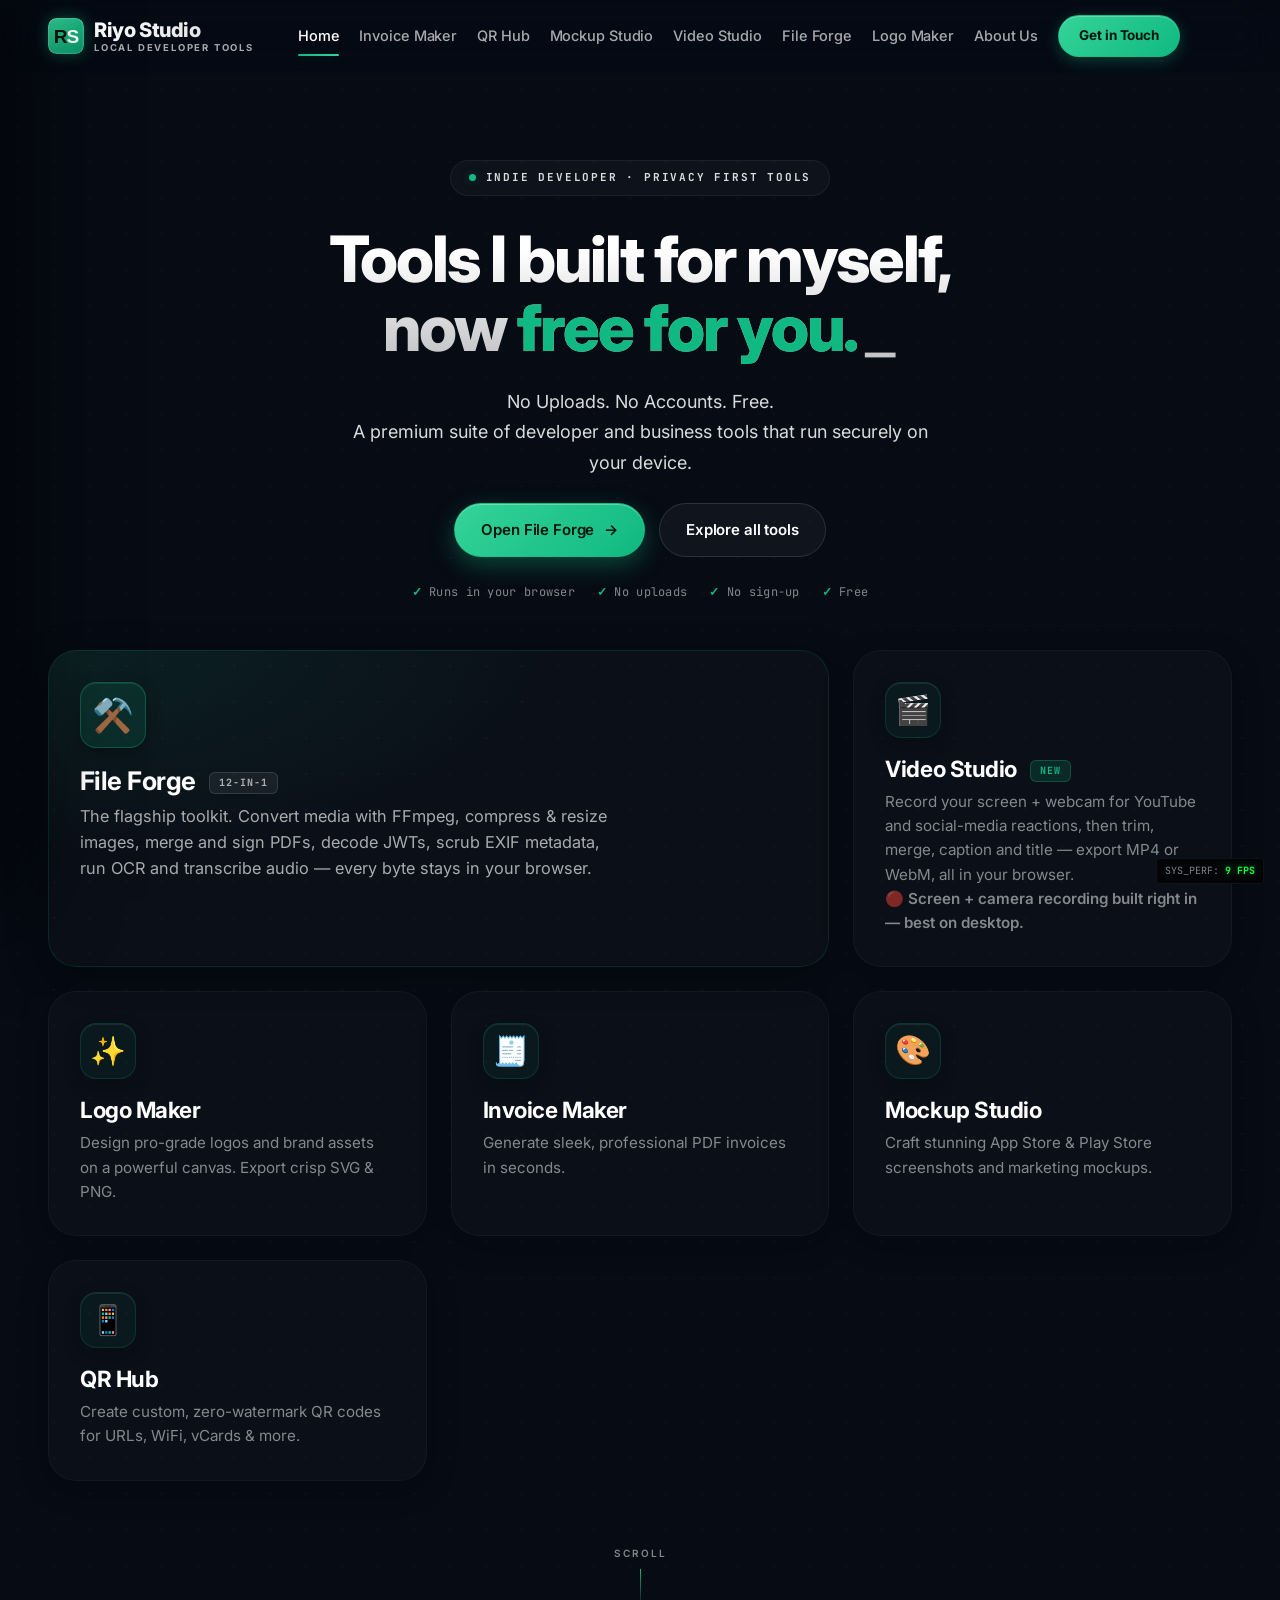
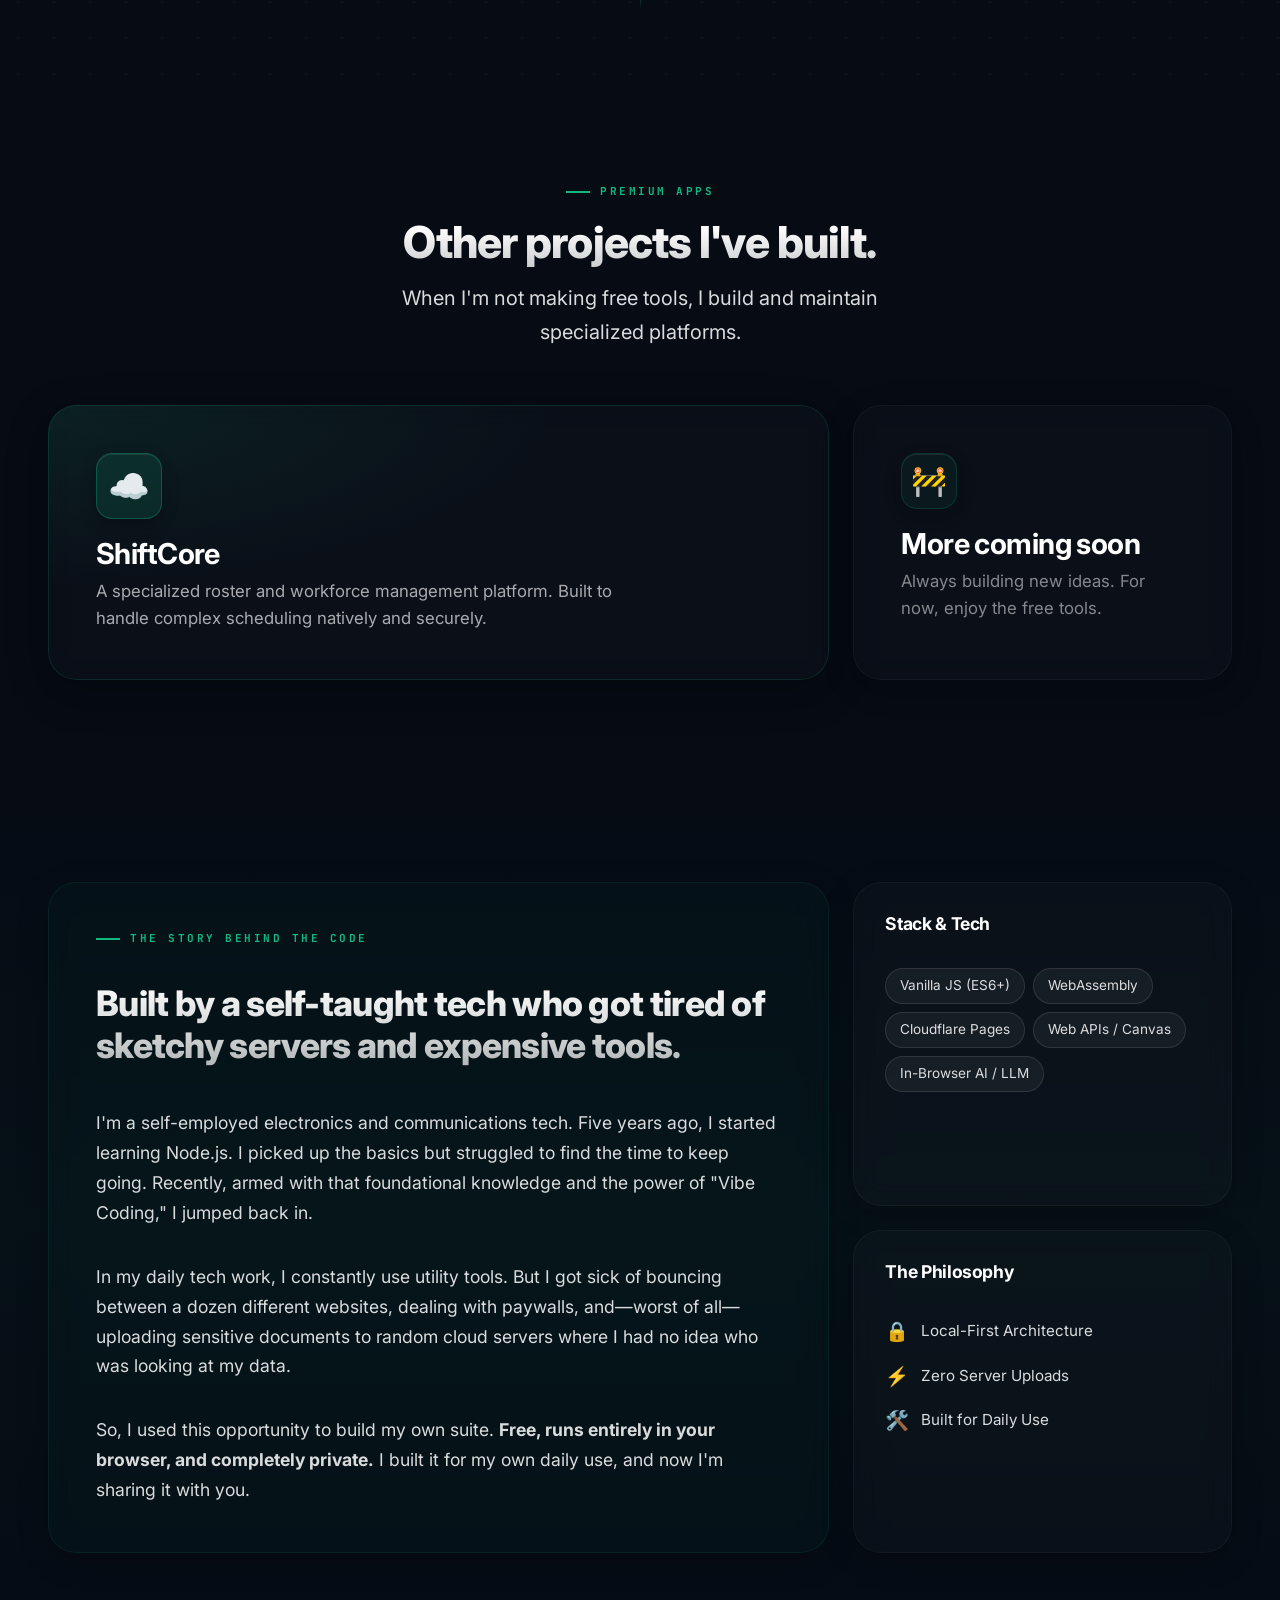
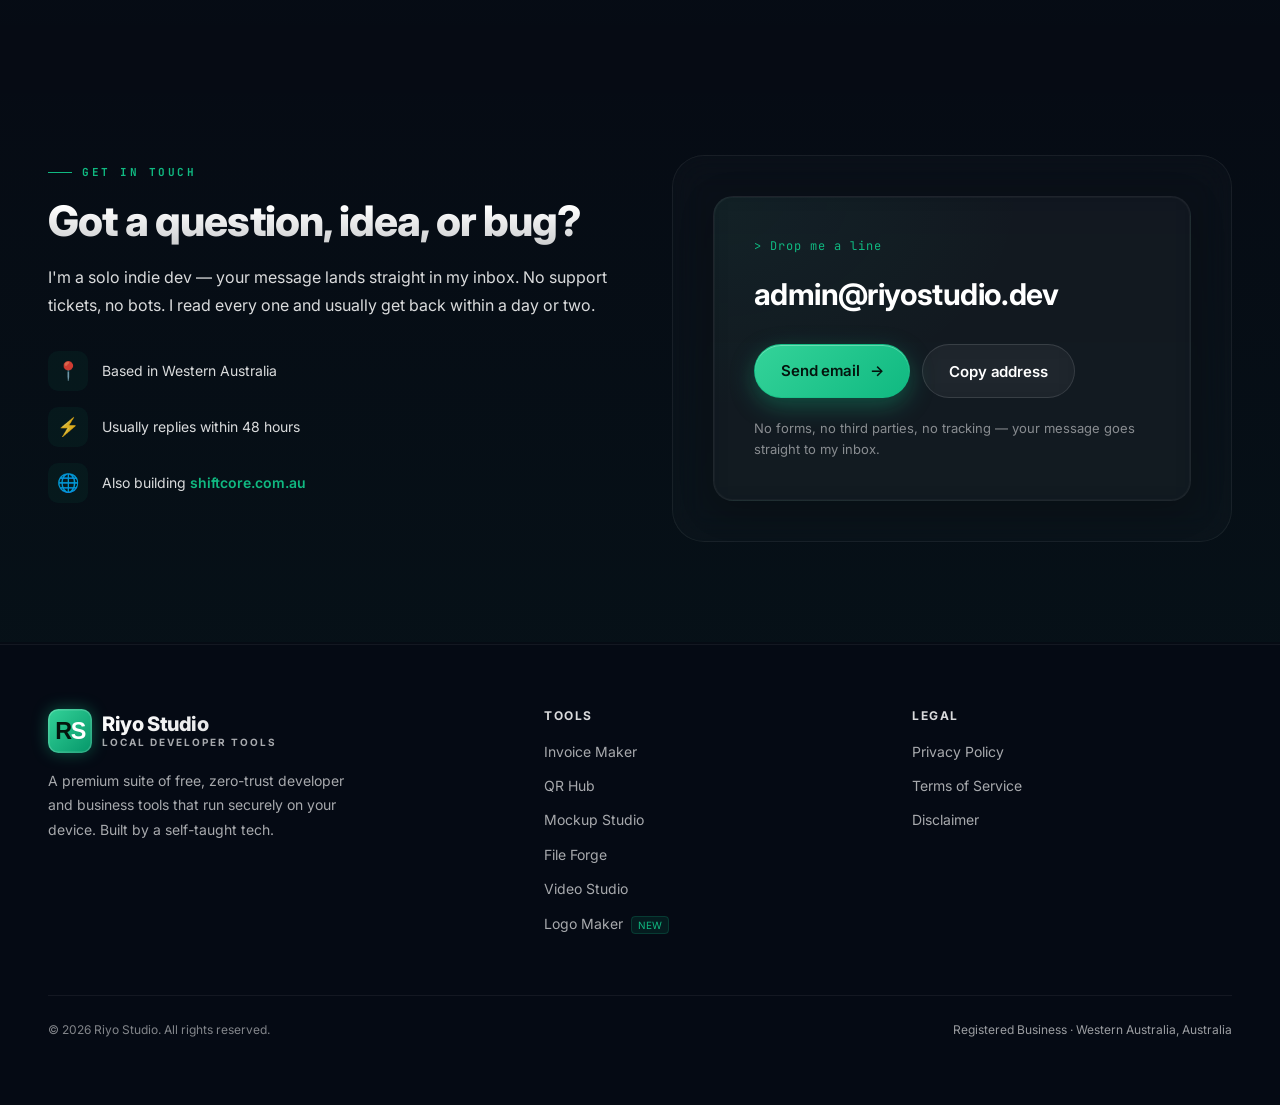
==== commit bffccd24: "fix: compact QR mobile preview so the form has room (cap pinned box, hide tagline on mobile)" ====
--- a/index.html
+++ b/index.html
@@ -89,7 +89,7 @@
   <link rel="manifest" href="manifest.json">
   <link rel="icon" type="image/svg+xml" href="assets/icon.svg?v=2">
   <link rel="apple-touch-icon" href="assets/icon.svg?v=2">
-  <link rel="stylesheet" href="style.css?v=56fb9e98">
+  <link rel="stylesheet" href="style.css?v=427a27b5">
 <body>
   <!-- Interactive Background Canvas -->
   <canvas id="quantum-field"></canvas>
--- a/style.css
+++ b/style.css
@@ -2836,7 +2836,36 @@
     zoom: 0.7 !important;
     margin: 0 auto !important;
     transform: none !important;
-  }
+    min-height: unset !important;
+    padding: 0.75rem !important;
+  }
+
+  /* QR: cap the pinned preview to ~half the screen (its own scroll if a small
+     phone can't fit every control) and push the form below it, so there's real
+     room to fill the form while the QR + export options stay visible up top. */
+  .qr-container {
+    padding-top: 49vh !important;
+    margin-top: 0 !important;
+  }
+  .qr-container > div:nth-child(2) {
+    max-height: 48vh !important;
+    overflow-y: auto !important;
+    padding: 10px 16px !important;
+  }
+  .qr-container > div:nth-child(2) > h3 { display: none !important; } /* "Live Canvas" heading */
+  /* Reclaim space: the page title/subtitle aren't needed above the form on mobile */
+  .qr-container .tool-header-title,
+  .qr-container .tool-header-subtitle { display: none !important; }
+  .qr-export-opts {
+    margin: 6px 0 4px !important;
+    gap: 6px 14px !important;
+    font-size: 0.72rem !important;
+  }
+  .qr-export-opts select { padding: 4px 6px !important; font-size: 0.72rem !important; }
+  #btn-verify { padding: 0.4rem 0.8rem !important; font-size: 0.78rem !important; }
+  #verify-result { margin-top: 0.4rem !important; font-size: 0.72rem !important; min-height: 0 !important; }
+  /* Hide the privacy/trust tagline on mobile to give the form more room (it stays on desktop). */
+  .qr-container > div:nth-child(2) > p:last-child { display: none !important; }
 }
 
 /* --- PWA Standalone Mode Fixes --- */
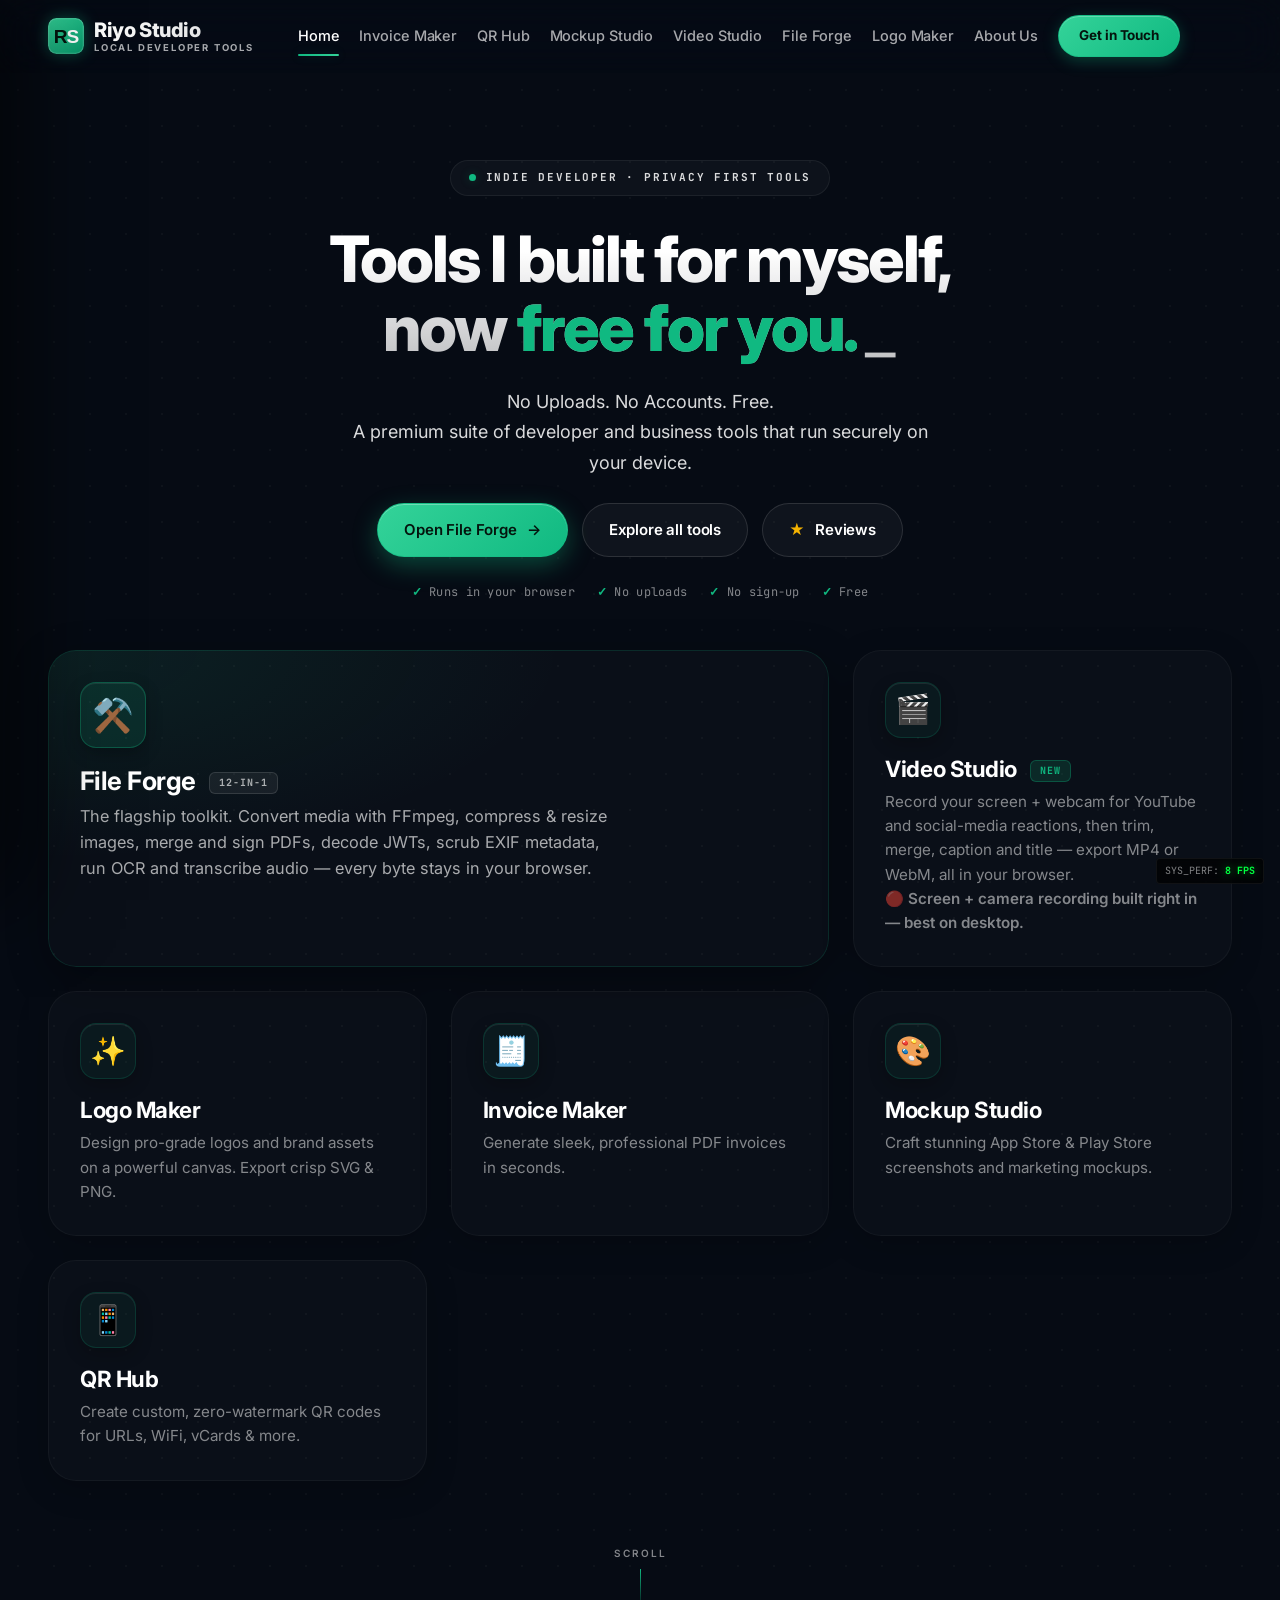
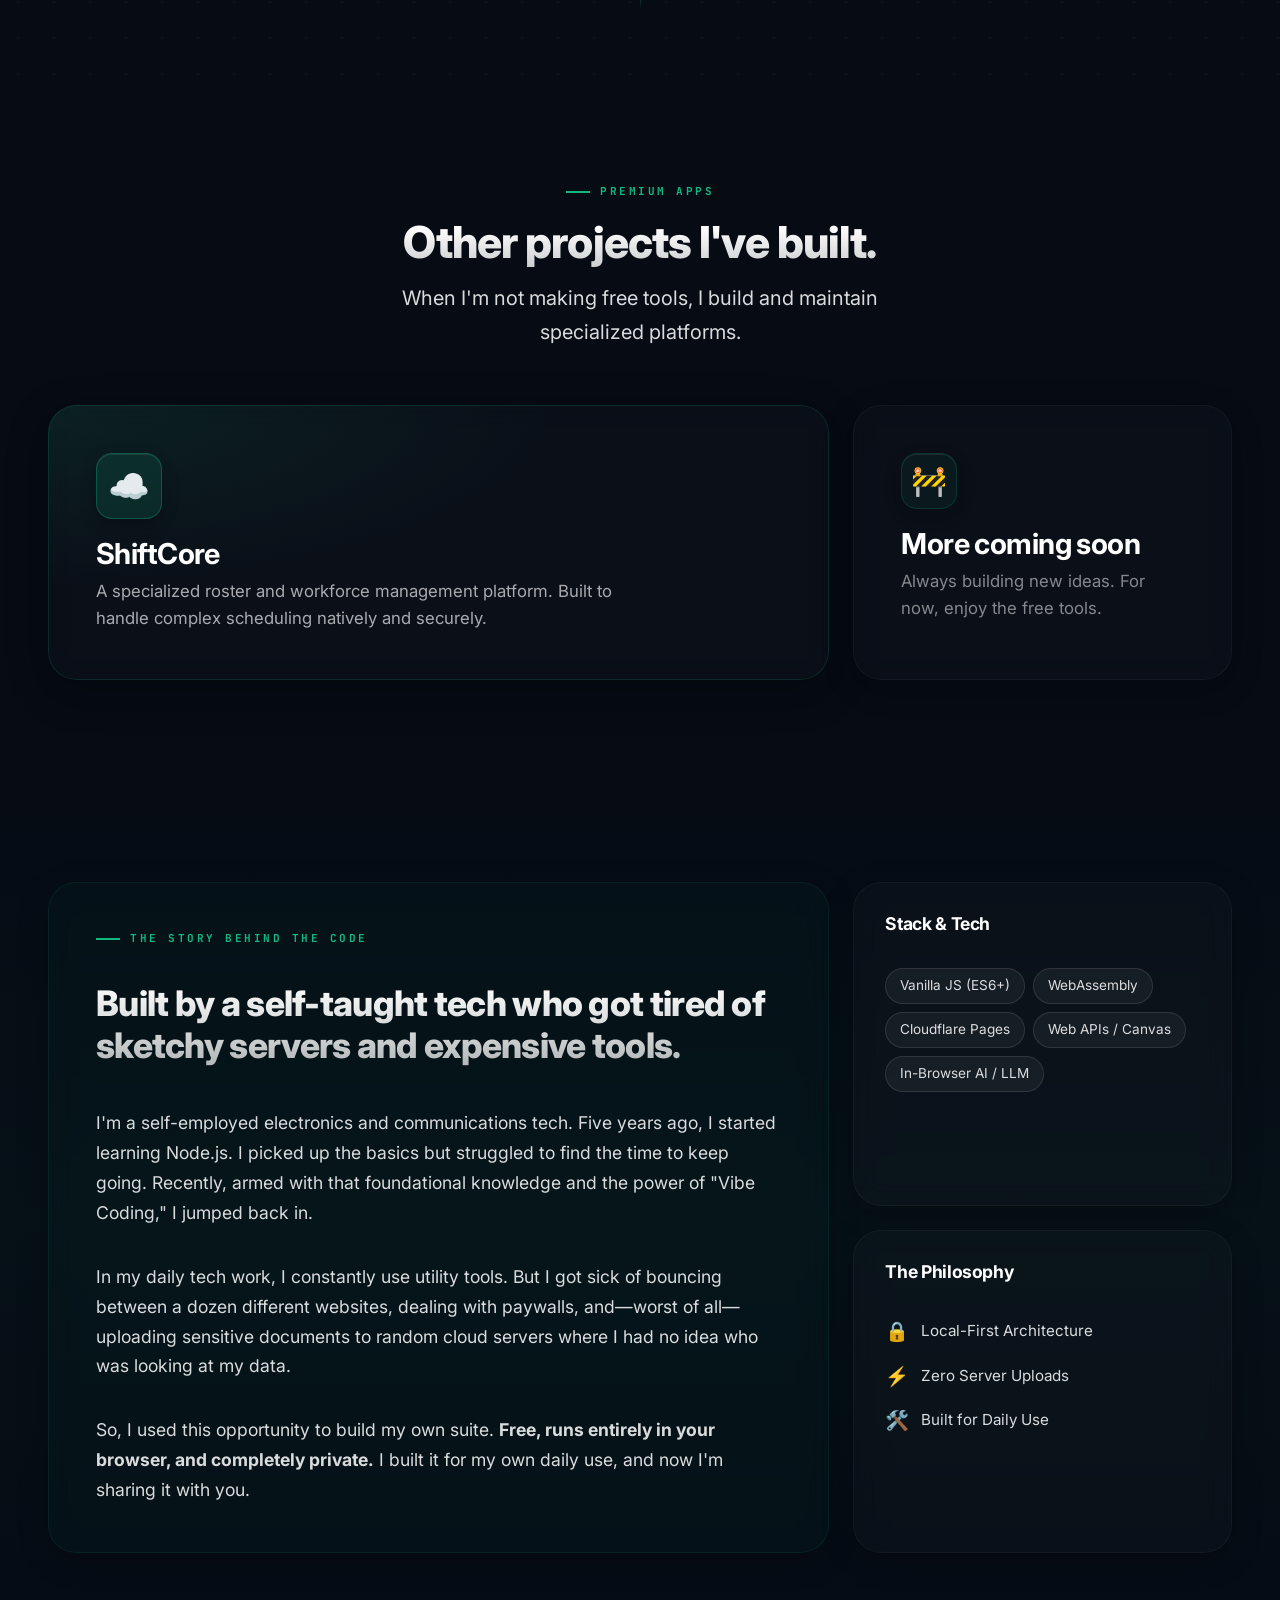
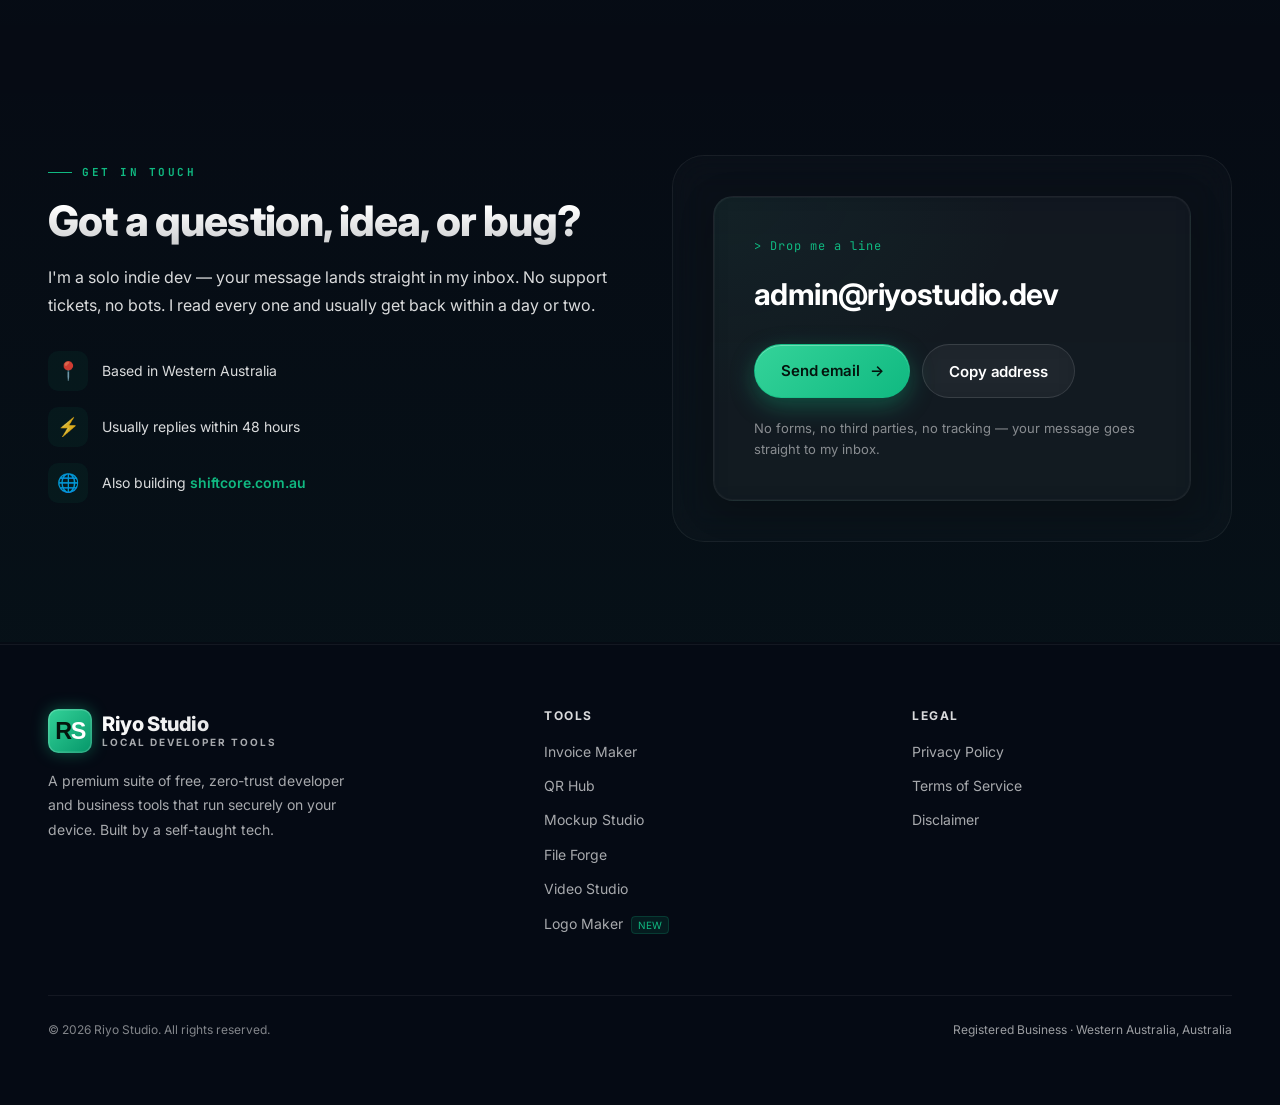
==== commit a4494c1a: "feat: reviews system — wall of love, hero CTA, per-tool walls (Cloudflare D1) Add a contextual revie" ====
--- a/index.html
+++ b/index.html
@@ -89,7 +89,7 @@
   <link rel="manifest" href="manifest.json">
   <link rel="icon" type="image/svg+xml" href="assets/icon.svg?v=2">
   <link rel="apple-touch-icon" href="assets/icon.svg?v=2">
-  <link rel="stylesheet" href="style.css?v=427a27b5">
+  <link rel="stylesheet" href="style.css?v=5bc7ec58">
 <body>
   <!-- Interactive Background Canvas -->
   <canvas id="quantum-field"></canvas>
@@ -140,6 +140,7 @@
       <div class="hero-actions reveal reveal-delay-2">
         <a href="/forge" class="btn-primary">Open File Forge <span>→</span></a>
         <a href="#services" class="btn-ghost">Explore all tools</a>
+        <a href="/reviews" class="btn-ghost btn-reviews"><span class="rv-cta-star">★</span> <span data-reviews-rating>Reviews</span></a>
       </div>
 
       <div class="hero-trust reveal reveal-delay-3">
@@ -336,7 +337,7 @@
   </section>
 
   <!-- Footer -->
-    
+
   <footer class="footer" id="footer" style="position: relative; z-index: 10;">
     <div class="container fluid">
       <div class="footer-grid">
@@ -416,8 +417,8 @@
 
   <!-- Scripts -->
   <script src="bg.js?v=9185d9aa"></script>
-  <script src="nav.js?v=25f778f4"></script>
-  <script defer src="script.js?v=67c2f523"></script>
+  <script src="nav.js?v=e2e9711c"></script>
+  <script defer src="script.js?v=003cc603"></script>
 </body>
 </html>
 
--- a/style.css
+++ b/style.css
@@ -3346,3 +3346,69 @@
 /* File Forge: two-column result panels that stack on narrow screens */
 .forge-2col { display: grid; grid-template-columns: 1fr 1fr; gap: 1.5rem; }
 @media (max-width: 760px) { .forge-2col { grid-template-columns: 1fr; } }
+
+/* ================================================================
+   REVIEWS — "Wall of Love" (shared by /reviews, homepage strip
+   and per-tool mini-walls)
+   ================================================================ */
+.rv-stars { color: #f5b301; letter-spacing: 1px; }
+.rv-stars .off { color: rgba(255,255,255,0.18); }
+
+/* gradient initial avatar */
+.rv-av { width: 38px; height: 38px; border-radius: 50%; flex: 0 0 38px; display: flex; align-items: center; justify-content: center; font-weight: 700; font-size: 0.95rem; color: #fff; text-shadow: 0 1px 2px rgba(0,0,0,0.25); box-shadow: inset 0 0 0 1px rgba(255,255,255,0.12); }
+
+/* card */
+.rv-card { position: relative; background: linear-gradient(180deg, rgba(22,28,40,0.72), rgba(14,18,28,0.72)); border: 1px solid rgba(255,255,255,0.07); border-radius: 16px; padding: 1.25rem 1.3rem; backdrop-filter: blur(18px); -webkit-backdrop-filter: blur(18px); transition: transform .18s ease, border-color .18s ease, box-shadow .18s ease; }
+.rv-card:hover { transform: translateY(-4px); border-color: rgba(16,185,129,0.35); box-shadow: 0 14px 40px rgba(0,0,0,0.45); }
+.rv-card .rv-quote { position: absolute; top: 8px; right: 16px; font-size: 3rem; line-height: 1; color: rgba(16,185,129,0.16); font-family: Georgia, serif; pointer-events: none; }
+.rv-card .rv-body { color: var(--text-main); line-height: 1.6; margin: 0.55rem 0 1rem; white-space: pre-wrap; word-wrap: break-word; }
+.rv-card .rv-foot { display: flex; align-items: center; gap: 10px; }
+.rv-card .rv-who { display: flex; flex-direction: column; min-width: 0; }
+.rv-card .rv-name { font-weight: 600; color: #e6edf5; font-size: 0.9rem; line-height: 1.2; }
+.rv-card .rv-date { color: var(--text-dim); font-size: 0.74rem; }
+.rv-chip { margin-left: auto; font-size: 0.7rem; font-weight: 600; color: #6ee7b7; background: rgba(16,185,129,0.1); border: 1px solid rgba(16,185,129,0.28); padding: 3px 9px; border-radius: 999px; white-space: nowrap; }
+
+/* aggregate header */
+.rv-agg { display: grid; grid-template-columns: auto 1fr; gap: 28px; align-items: center; max-width: 620px; margin: 1.75rem auto 0; padding: 1.5rem 1.75rem; border-radius: 18px; background: rgba(16,185,129,0.05); border: 1px solid rgba(16,185,129,0.2); }
+.rv-agg .big { text-align: center; }
+.rv-agg .big .num { font-size: 3.2rem; font-weight: 800; color: #fff; line-height: 1; }
+.rv-agg .big .of { color: var(--text-dim); font-size: 0.8rem; margin-top: 4px; }
+.rv-dist { display: flex; flex-direction: column; gap: 6px; }
+.rv-dist .row { display: flex; align-items: center; gap: 8px; font-size: 0.78rem; color: var(--text-dim); }
+.rv-dist .row .lbl { width: 26px; text-align: right; color: #cbd5e1; }
+.rv-dist .bar { flex: 1; height: 8px; border-radius: 999px; background: rgba(255,255,255,0.08); overflow: hidden; }
+.rv-dist .bar > i { display: block; height: 100%; border-radius: 999px; background: linear-gradient(90deg, #10B981, #34d399); width: 0; transition: width .9s cubic-bezier(.2,.8,.2,1); }
+.rv-dist .row .pct { width: 34px; text-align: right; }
+
+/* filter chips */
+.rv-filters { display: flex; flex-wrap: wrap; gap: 8px; justify-content: center; margin: 2rem 0 1.5rem; }
+.rv-filter { background: rgba(255,255,255,0.04); border: 1px solid rgba(255,255,255,0.12); color: var(--text-dim); padding: 7px 16px; border-radius: 999px; cursor: pointer; font-size: 0.85rem; font-weight: 600; transition: all .15s ease; }
+.rv-filter:hover { color: #fff; border-color: rgba(16,185,129,0.4); }
+.rv-filter.on { background: #10B981; border-color: #10B981; color: #04140d; }
+
+/* masonry wall */
+.rv-wall { columns: 3 280px; column-gap: 18px; }
+.rv-wall .rv-card { break-inside: avoid; margin-bottom: 18px; animation: rvIn .5s ease both; }
+@keyframes rvIn { from { opacity: 0; transform: translateY(12px); } to { opacity: 1; transform: none; } }
+
+/* homepage / per-tool strip marquee */
+.rv-strip { position: relative; overflow: hidden; -webkit-mask-image: linear-gradient(90deg, transparent, #000 8%, #000 92%, transparent); mask-image: linear-gradient(90deg, transparent, #000 8%, #000 92%, transparent); }
+.rv-track { display: flex; gap: 18px; width: max-content; animation: rvMarquee 60s linear infinite; }
+.rv-strip:hover .rv-track { animation-play-state: paused; }
+.rv-track .rv-card { width: 320px; flex: 0 0 320px; }
+@keyframes rvMarquee { from { transform: translateX(0); } to { transform: translateX(-50%); } }
+@media (prefers-reduced-motion: reduce) { .rv-track { animation: none; } .rv-dist .bar > i { transition: none; } }
+
+/* section heading for strips / per-tool walls */
+.rv-sec { position: relative; z-index: 10; padding: 3.5rem 0; }
+.rv-sec-head { text-align: center; margin-bottom: 2rem; }
+.rv-sec-head h2 { font-size: 1.9rem; color: var(--text-main); margin: 0 0 0.5rem; }
+.rv-sec-head .rv-sub { color: var(--text-dim); display: inline-flex; align-items: center; gap: 8px; }
+.rv-more { display: inline-block; margin-top: 1.75rem; color: #6ee7b7; font-weight: 600; text-decoration: none; border: 1px solid rgba(16,185,129,0.35); padding: 9px 20px; border-radius: 10px; transition: all .15s ease; }
+.rv-more:hover { background: rgba(16,185,129,0.12); }
+
+@media (max-width: 600px) {
+  .rv-agg { grid-template-columns: 1fr; gap: 16px; text-align: center; }
+  .rv-wall { columns: 1; }
+}
+.btn-reviews .rv-cta-star { color: #f5b301; }
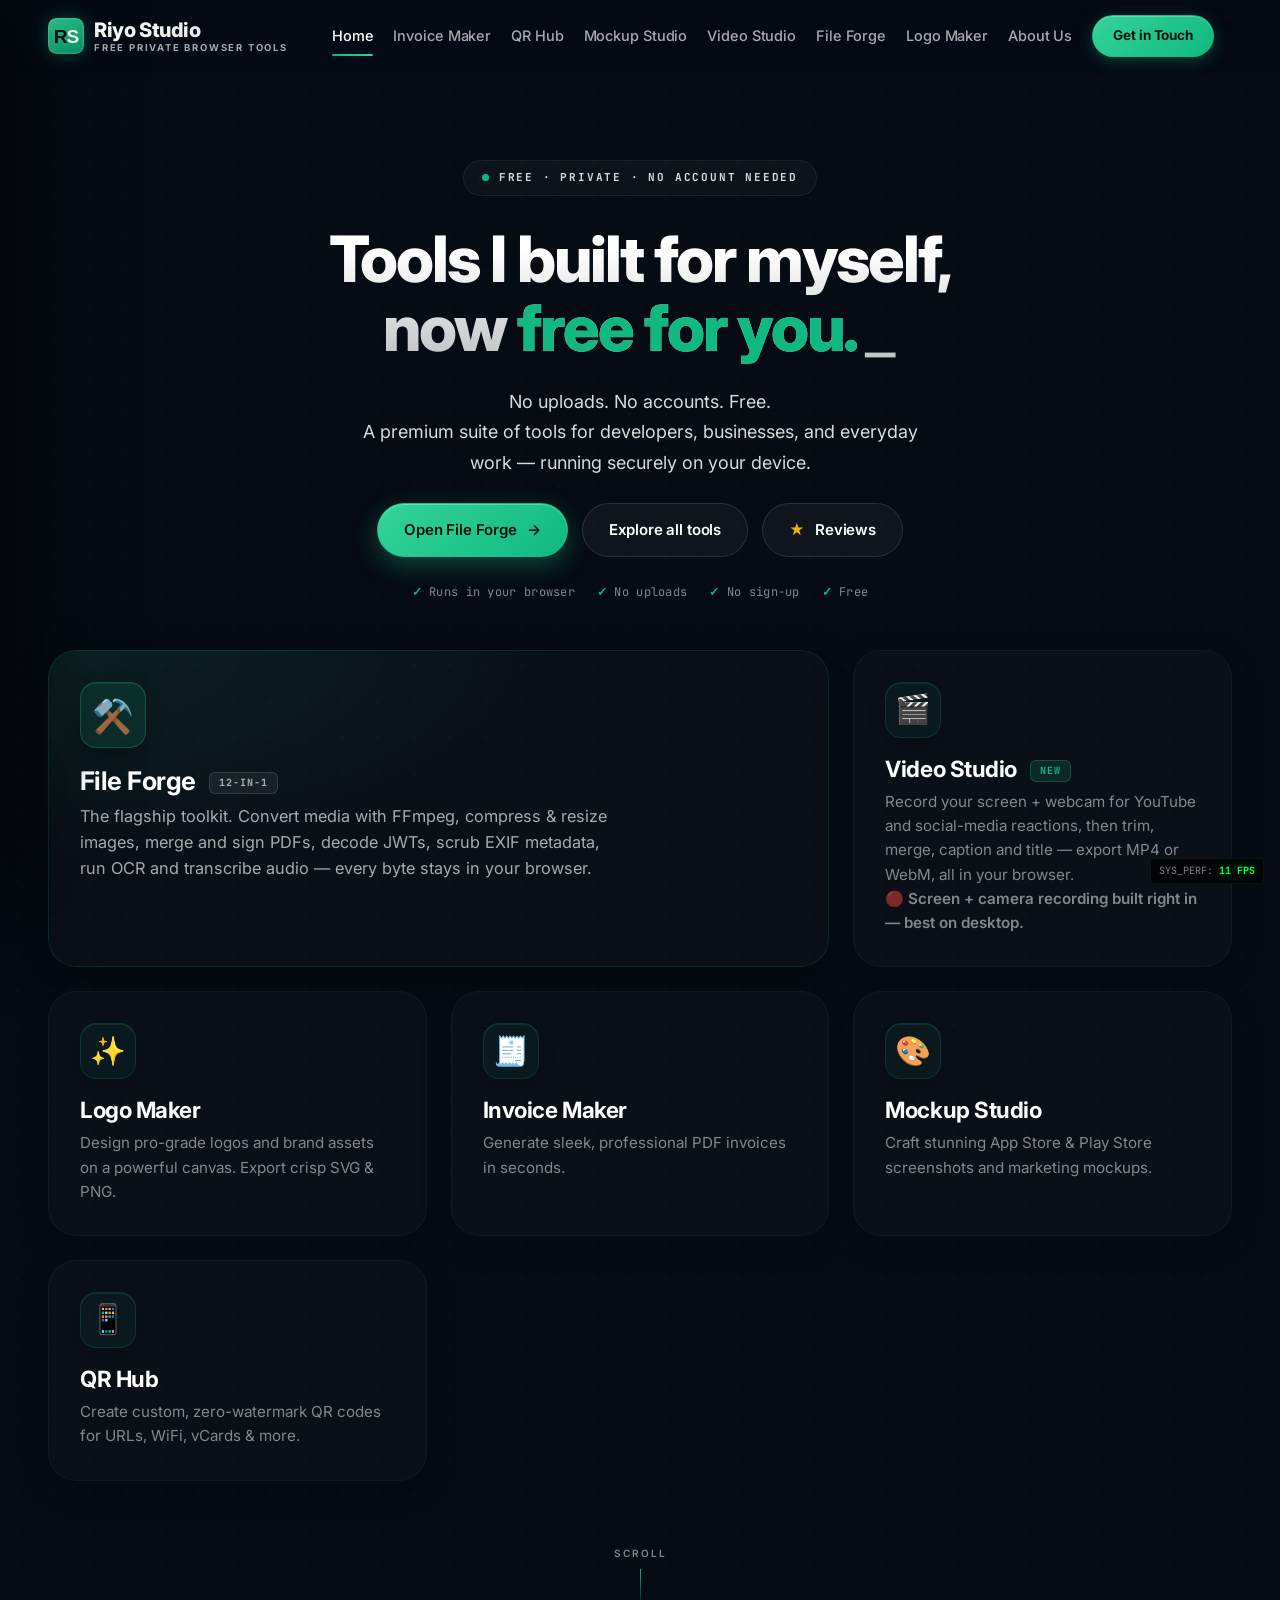
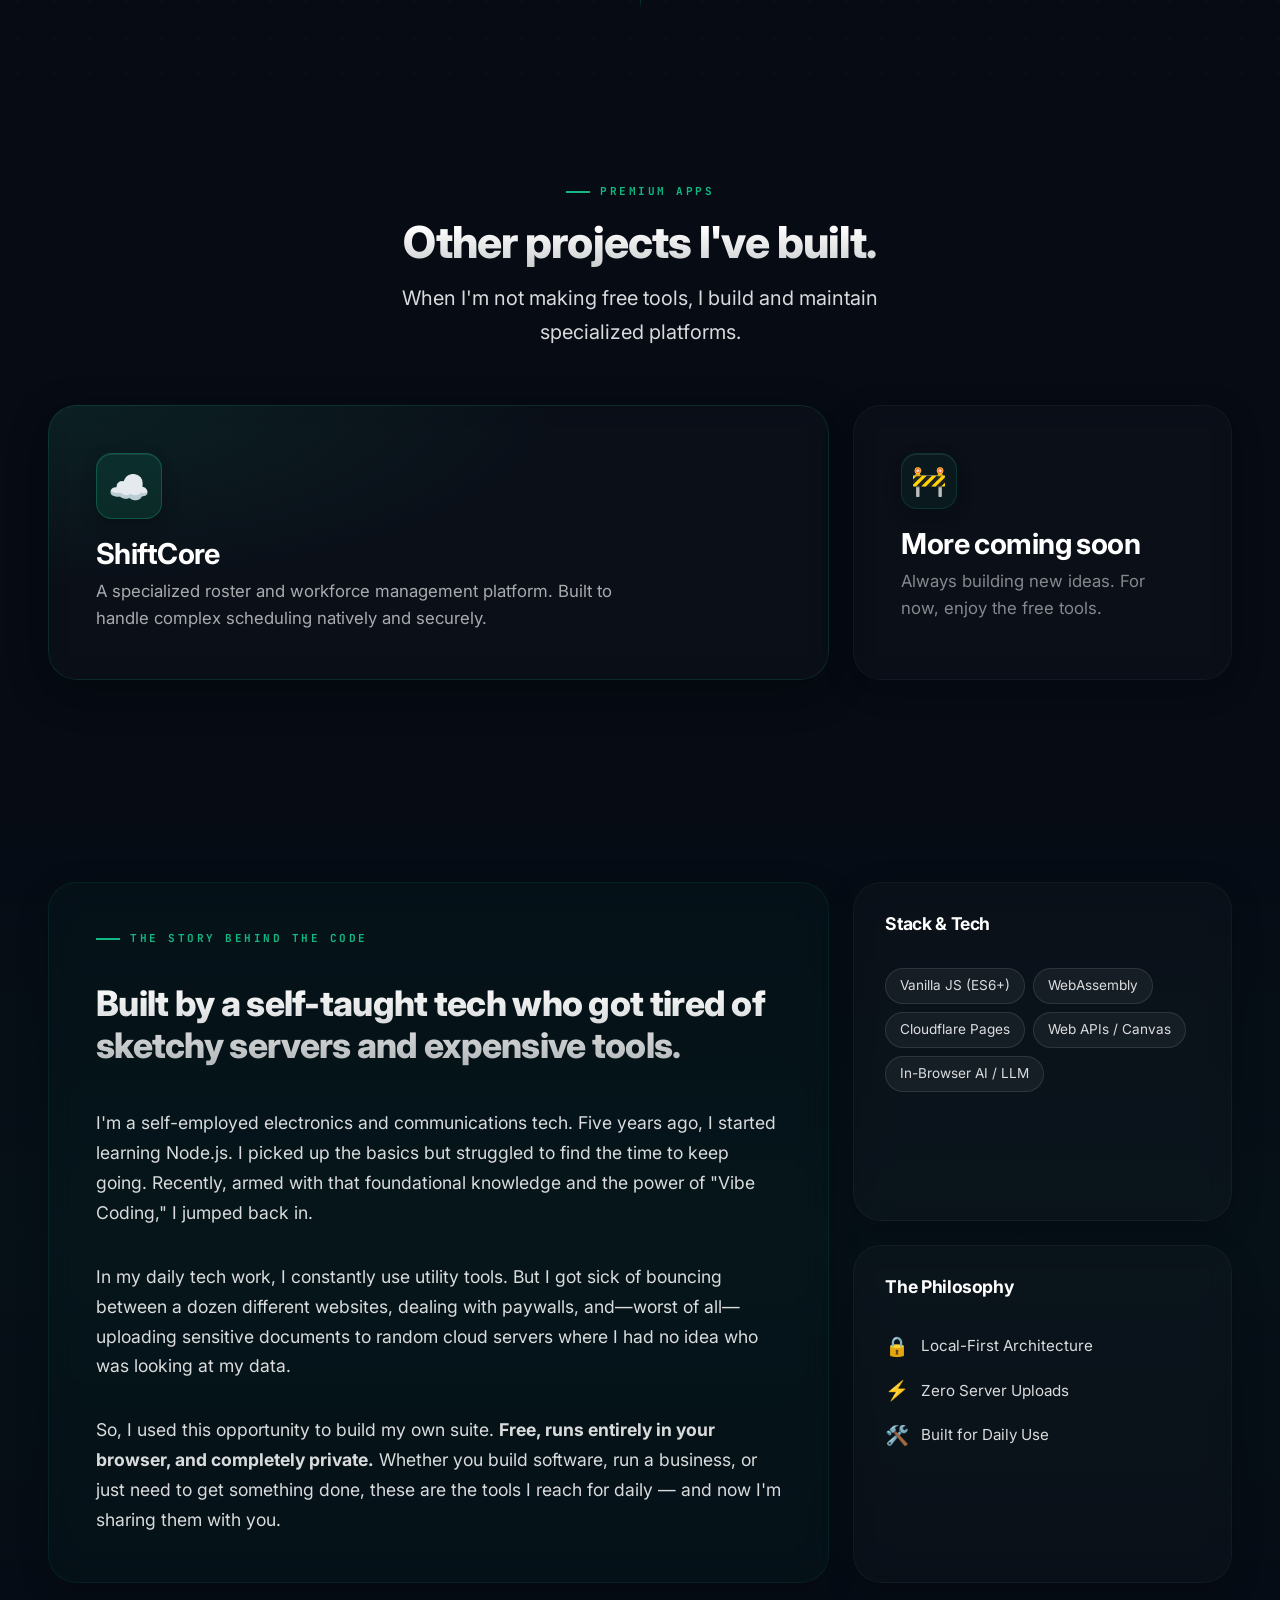
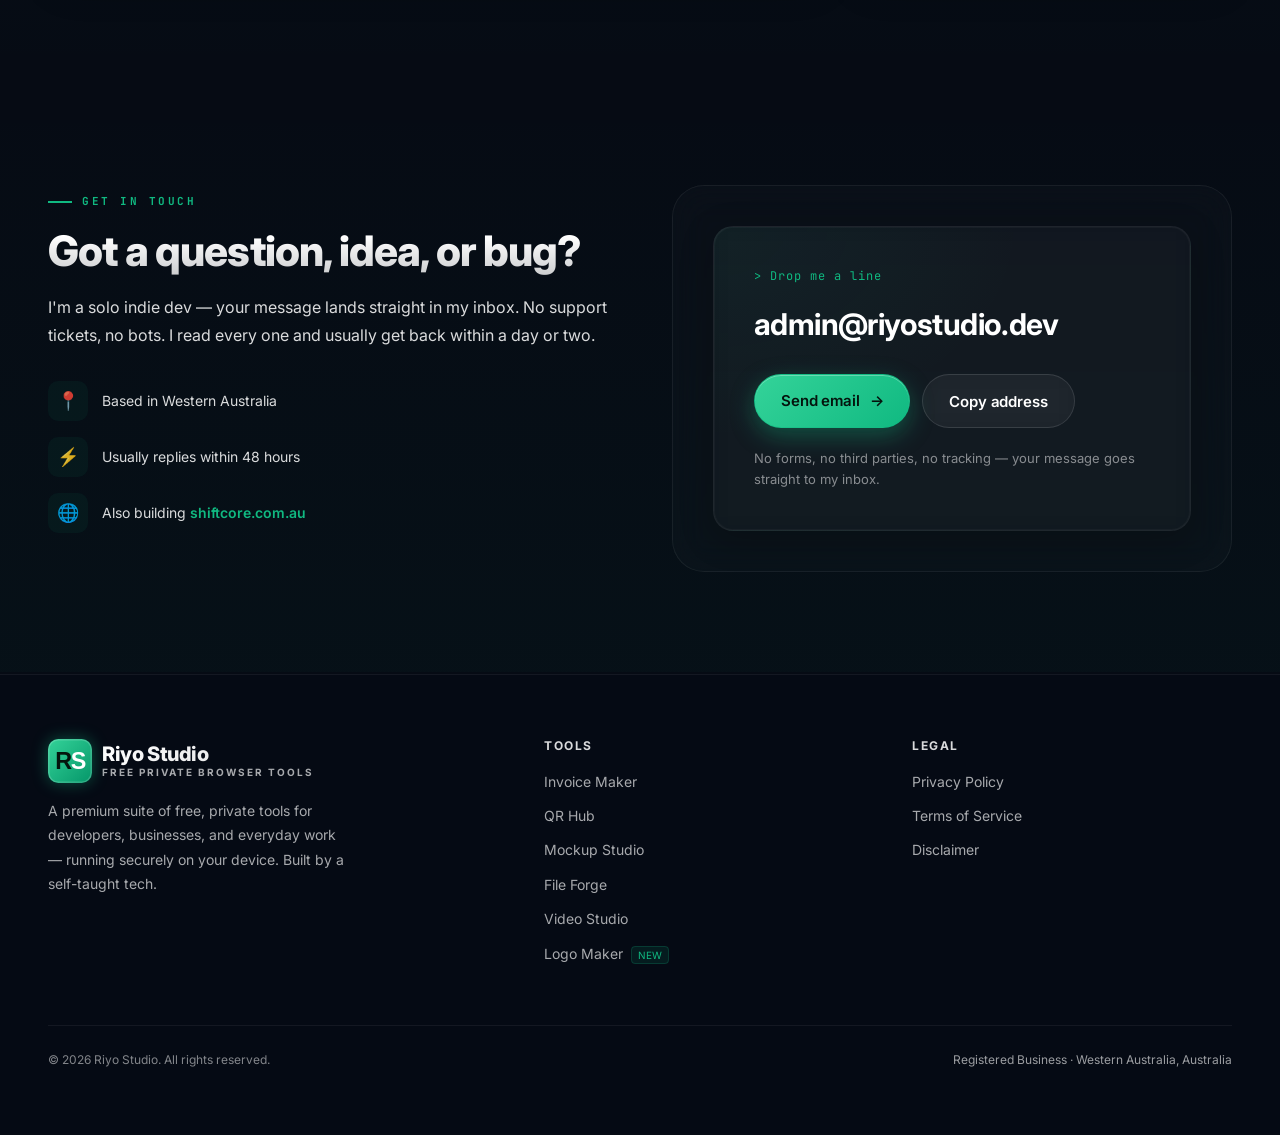
==== commit 5847f9dc: "copy: broaden positioning from developer-only to everyone Reframe the site for developers, businesse" ====
--- a/index.html
+++ b/index.html
@@ -21,9 +21,9 @@
   <style>html,body{background-color:#060B14!important}</style>
   <meta charset="UTF-8">
   <meta name="viewport" content="width=device-width, initial-scale=1.0, maximum-scale=1.0, user-scalable=no, viewport-fit=cover">
-  <title>Riyo Studio — Zero-Trust Local Developer Tools</title>
-  <meta name="description" content="A premium suite of free, zero-trust developer and business tools that run securely on your device. Built by a self-taught dev to solve everyday problems.">
-  <meta name="keywords" content="riyo studio, developer tools, local tools, privacy-first, zero-trust, file converter, web apps, solo developer, self-taught developer, vibe coding">
+  <title>Riyo Studio — Free, Private Browser Tools for Everyone</title>
+  <meta name="description" content="Pro-grade tools for everyone — free, private, and right in your browser. Convert files, design mockups & logos, build invoices and QR codes, edit video — no uploads, no accounts.">
+  <meta name="keywords" content="riyo studio, free online tools, privacy-first tools, browser tools, no upload, file converter, mockup generator, logo maker, invoice maker, qr code generator, video editor, developer tools, business tools">
   <meta name="author" content="Riyo Studio">
   <meta name="robots" content="index, follow">
   <link rel="canonical" href="https://riyostudio.dev/">
@@ -41,13 +41,13 @@
   <meta property="og:site_name" content="Riyo Studio">
   <meta property="og:locale" content="en_AU">
   <meta property="og:url" content="https://riyostudio.dev/">
-  <meta property="og:title" content="Riyo Studio — Zero-Trust Local Developer Tools">
-  <meta property="og:description" content="A premium suite of free, zero-trust developer and business tools that run securely on your device.">
+  <meta property="og:title" content="Riyo Studio — Free, Private Browser Tools for Everyone">
+  <meta property="og:description" content="Pro-grade tools for everyone — free, private, and right in your browser. No uploads, no accounts.">
 
   <!-- Twitter -->
   <meta name="twitter:card" content="summary">
-  <meta name="twitter:title" content="Riyo Studio — Zero-Trust Local Developer Tools">
-  <meta name="twitter:description" content="A premium suite of free, zero-trust developer and business tools that run securely on your device.">
+  <meta name="twitter:title" content="Riyo Studio — Free, Private Browser Tools for Everyone">
+  <meta name="twitter:description" content="Pro-grade tools for everyone — free, private, and right in your browser. No uploads, no accounts.">
 
   <!-- Structured Data -->
   <script type="application/ld+json">
@@ -101,7 +101,7 @@
         <img src="assets/icon.svg?v=2" alt="Riyo Studio Logo" class="nav-brand-icon-img" width="32" height="32" style="border-radius: 8px; filter: drop-shadow(0 0 8px rgba(16, 185, 129, 0.4)); display: block; object-fit: contain;">
         <div class="nav-brand-text">
           <span class="nav-brand-name">Riyo Studio</span>
-          <span class="nav-brand-tag">Local Developer Tools</span>
+          <span class="nav-brand-tag">Free Private Browser Tools</span>
         </div>
       </a>
 
@@ -125,7 +125,7 @@
     <div class="container fluid">
       <div class="hero-eyebrow reveal">
         <span class="hero-eyebrow-dot"></span>
-        Indie Developer · Privacy First Tools
+        Free · Private · No Account Needed
       </div>
 
       <h1 class="reveal reveal-delay-1" id="hero-title">
@@ -133,8 +133,8 @@
       </h1>
 
       <p class="hero-sub reveal reveal-delay-2" style="max-width: 600px; margin: 1.5rem auto;">
-        No Uploads. No Accounts. Free. <br>
-        A premium suite of developer and business tools that run securely on your device.
+        No uploads. No accounts. Free. <br>
+        A premium suite of tools for developers, businesses, and everyday work — running securely on your device.
       </p>
 
       <div class="hero-actions reveal reveal-delay-2">
@@ -259,7 +259,7 @@
             In my daily tech work, I constantly use utility tools. But I got sick of bouncing between a dozen different websites, dealing with paywalls, and—worst of all—uploading sensitive documents to random cloud servers where I had no idea who was looking at my data.
           </p>
           <p style="color: var(--text-dim); font-size: 1.1rem; line-height: 1.7;">
-            So, I used this opportunity to build my own suite. <strong>Free, runs entirely in your browser, and completely private.</strong> I built it for my own daily use, and now I'm sharing it with you.
+            So, I used this opportunity to build my own suite. <strong>Free, runs entirely in your browser, and completely private.</strong> Whether you build software, run a business, or just need to get something done, these are the tools I reach for daily — and now I'm sharing them with you.
           </p>
         </div>
 
@@ -346,11 +346,11 @@
             <img src="assets/icon.svg?v=2" alt="Riyo Studio Logo" class="nav-brand-icon-img" width="32" height="32" style="border-radius: 8px; filter: drop-shadow(0 0 8px rgba(16, 185, 129, 0.4)); display: block; object-fit: contain;">
             <div class="nav-brand-text">
               <span class="nav-brand-name">Riyo Studio</span>
-              <span class="nav-brand-tag">Local Developer Tools</span>
+              <span class="nav-brand-tag">Free Private Browser Tools</span>
             </div>
           </a>
           <p>
-            A premium suite of free, zero-trust developer and business tools that run securely on your device. Built by a self-taught tech.
+            A premium suite of free, private tools for developers, businesses, and everyday work — running securely on your device. Built by a self-taught tech.
           </p>
         </div>
 
@@ -417,7 +417,7 @@
 
   <!-- Scripts -->
   <script src="bg.js?v=9185d9aa"></script>
-  <script src="nav.js?v=e2e9711c"></script>
+  <script src="nav.js?v=646e34c0"></script>
   <script defer src="script.js?v=003cc603"></script>
 </body>
 </html>
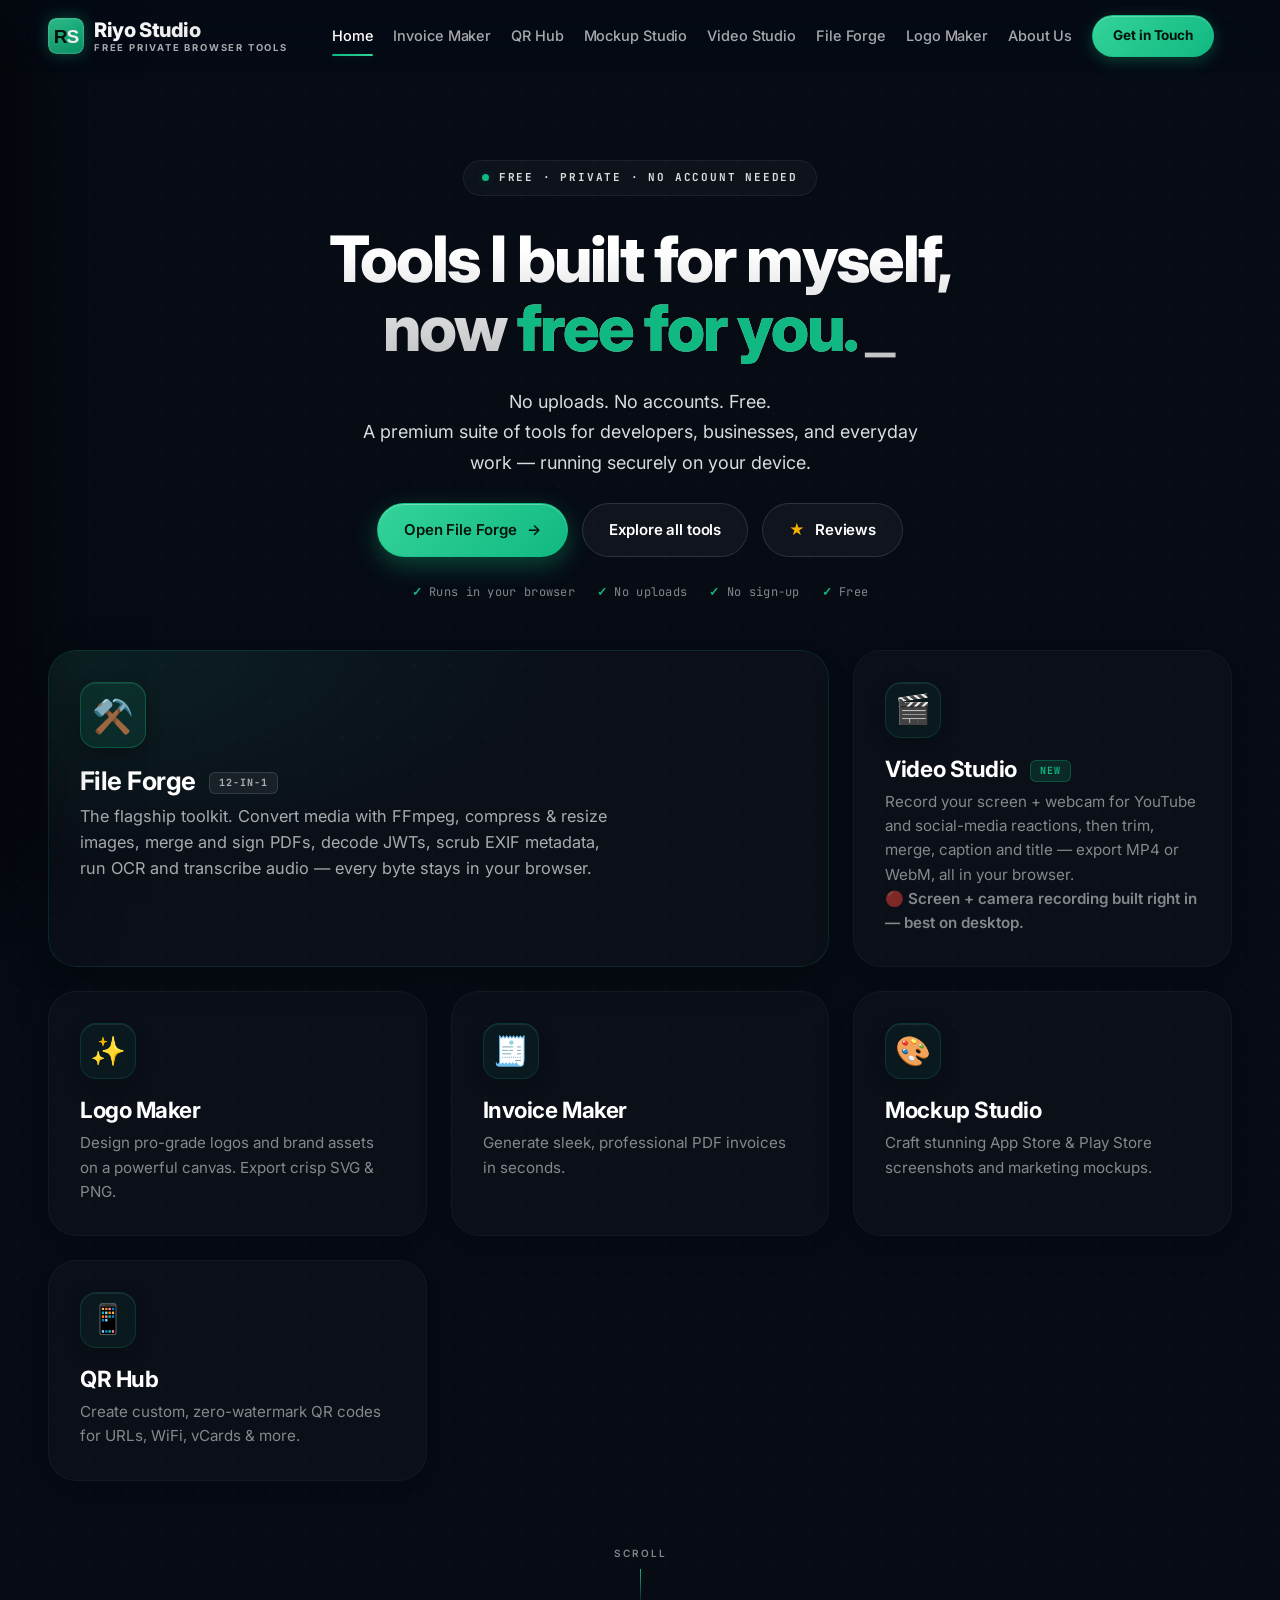
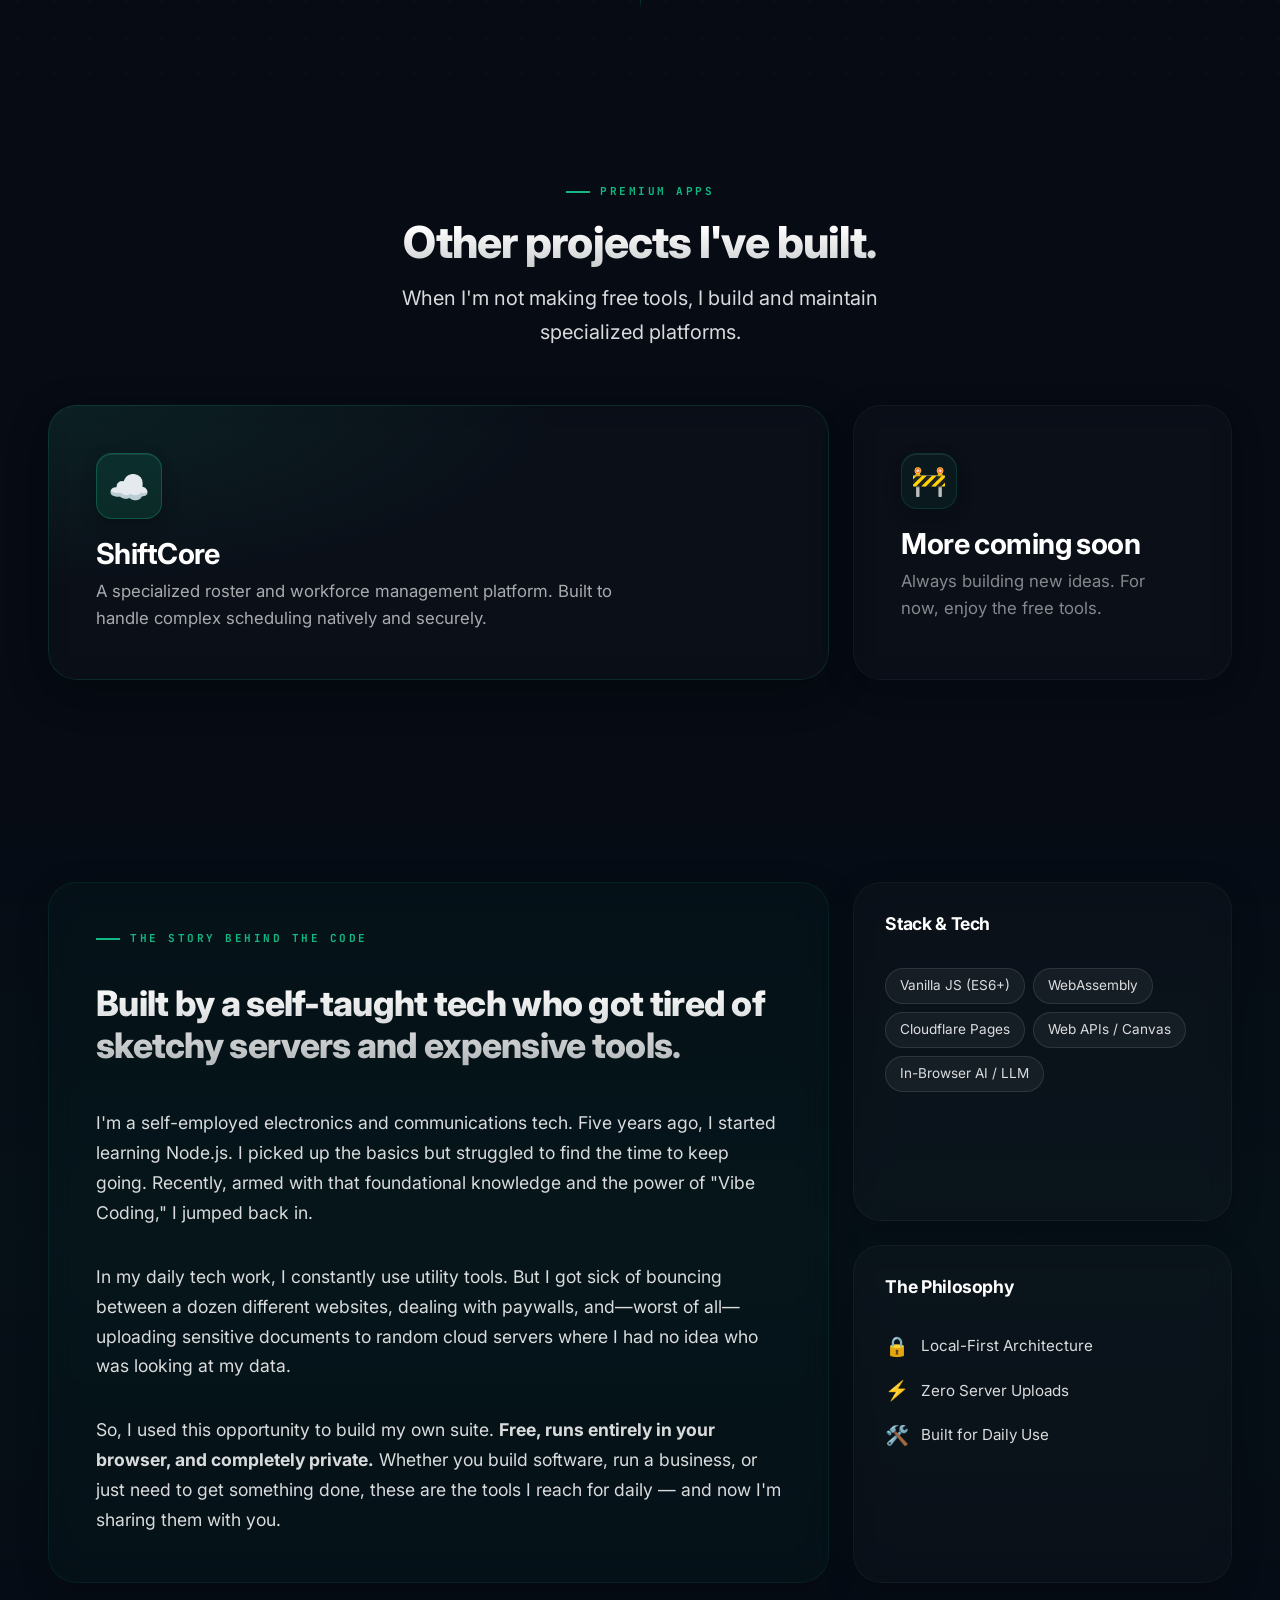
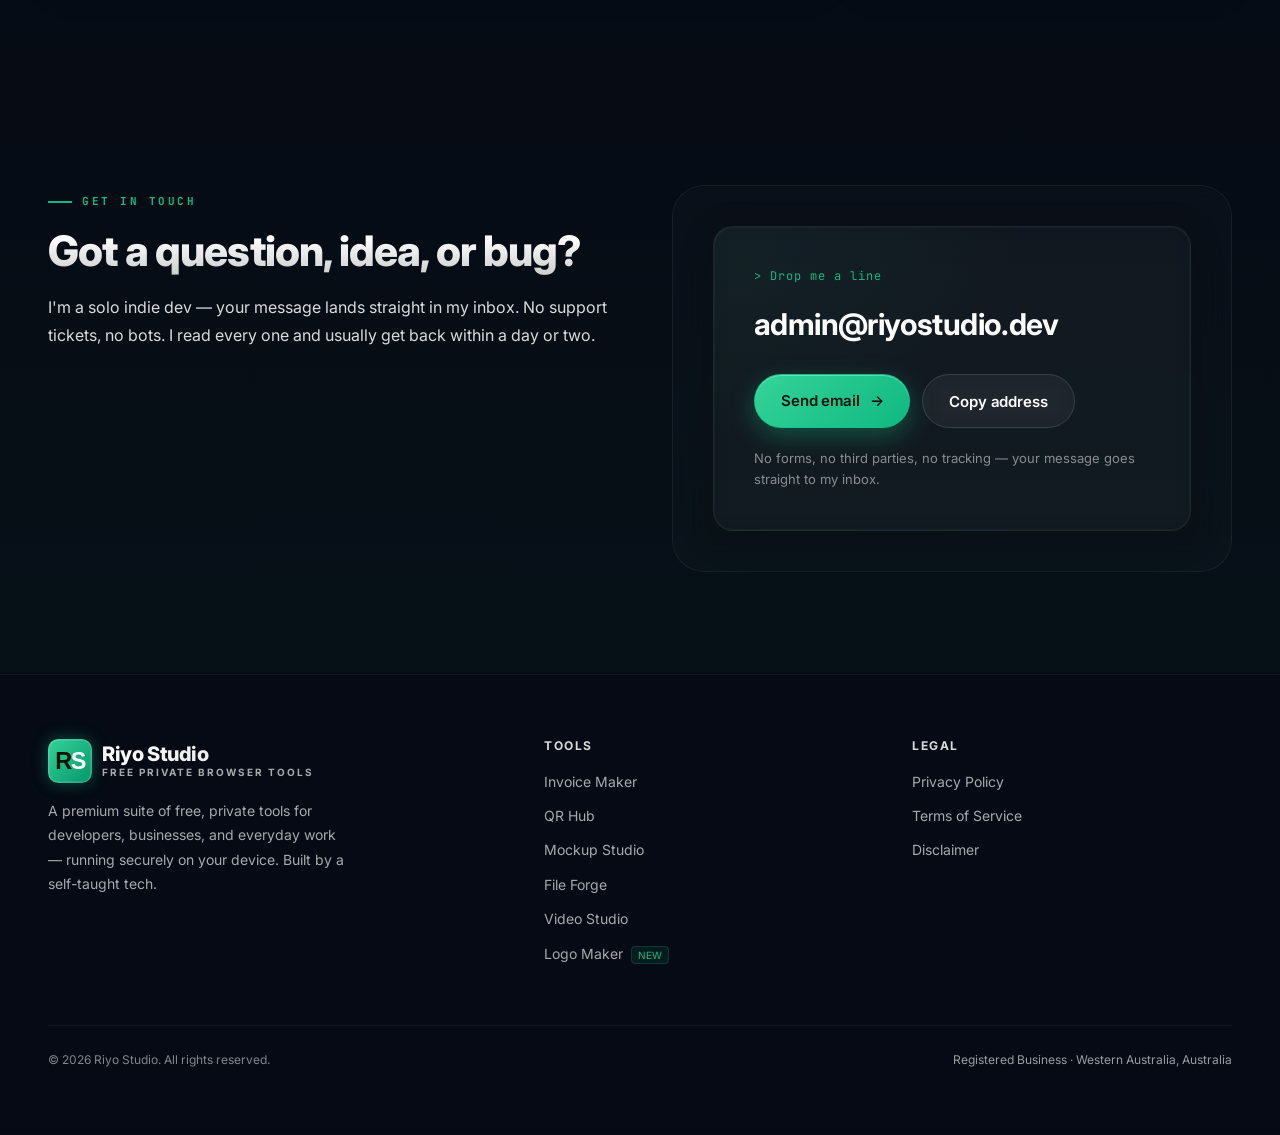
==== commit 87528620: "chore: remove dead code and tidy comments" ====
--- a/index.html
+++ b/index.html
@@ -1,20 +1,4 @@
 <!DOCTYPE html>
-<!-- 
-=============================================================================
-  ██████╗ ██╗██╗   ██╗ ██████╗     ███████╗████████╗██╗   ██╗██████╗ ██╗ ██████╗ 
-  ██╔══██╗██║╚██╗ ██╔╝██╔═══██╗    ██╔════╝╚══██╔══╝██║   ██║██╔══██╗██║██╔═══██╗
-  ██████╔╝██║ ╚████╔╝ ██║   ██║    ███████╗   ██║   ██║   ██║██║  ██║██║██║   ██║
-  ██╔══██╗██║  ╚██╔╝  ██║   ██║    ╚════██║   ██║   ██║   ██║██║  ██║██║██║   ██║
-  ██║  ██║██║   ██║   ╚██████╔╝    ███████║   ██║   ╚██████╔╝██████╔╝██║╚██████╔╝
-  ╚═╝  ╚═╝╚═╝   ╚═╝    ╚═════╝     ╚══════╝   ╚═╝    ╚═════╝ ╚═════╝ ╚═╝ ╚═════╝ 
-
-  SYSTEM ARCHITECTURE: ONLINE
-  "I see you looking under the hood. Respect."
-
-  Looking for more? 
-  Try pressing Ctrl+K on the live site.
-=============================================================================
--->
 <html lang="en-AU">
 <head>
 
@@ -89,7 +73,7 @@
   <link rel="manifest" href="manifest.json">
   <link rel="icon" type="image/svg+xml" href="assets/icon.svg?v=2">
   <link rel="apple-touch-icon" href="assets/icon.svg?v=2">
-  <link rel="stylesheet" href="style.css?v=5bc7ec58">
+  <link rel="stylesheet" href="style.css?v=e0f862aa">
 <body>
   <!-- Interactive Background Canvas -->
   <canvas id="quantum-field"></canvas>
@@ -383,11 +367,6 @@
     </div>
   </footer>
 
-  <!-- Dev's Dev: Live Performance HUD -->
-  <div id="perf-hud" aria-hidden="true">
-    <span class="perf-label">SYS_PERF:</span>
-    <span id="fps-counter">60 FPS</span>
-  </div>
 
   <!-- Command Palette -->
   <div class="cmd-palette-overlay" id="cmd-palette">
@@ -416,9 +395,9 @@
   </button>
 
   <!-- Scripts -->
-  <script src="bg.js?v=9185d9aa"></script>
+  <script src="bg.js?v=34b8be7d"></script>
   <script src="nav.js?v=646e34c0"></script>
-  <script defer src="script.js?v=003cc603"></script>
+  <script defer src="script.js?v=04380600"></script>
 </body>
 </html>
 
--- a/style.css
+++ b/style.css
@@ -940,294 +940,9 @@
   margin: 0 0 24px;
 }
 
-/* Products Grid Fallback (Deprecated, migrating to Bento) */
-.products-grid {
-  display: grid;
-  grid-template-columns: 1fr 1fr;
-  gap: 28px;
-}
-
-.product-card {
-  background: rgba(6, 11, 20, 0.2);
-  border: 1px solid var(--border);
-  border-radius: var(--radius-xl);
-  padding: 40px 36px;
-  position: relative;
-  overflow: hidden;
-  transition: transform 0.45s var(--ease), border-color 0.4s, box-shadow 0.4s;
-  backdrop-filter: blur(16px);
-  -webkit-backdrop-filter: blur(16px);
-}
-
-.product-card::after {
-  content: '';
-  position: absolute;
-  inset: 0;
-  border-radius: var(--radius-xl);
-  pointer-events: none;
-  background: radial-gradient(
-    600px circle at var(--mouse-x) var(--mouse-y),
-    rgba(255, 255, 255, 0.08),
-    transparent 40%
-  );
-  z-index: 10;
-  opacity: 0;
-  transition: opacity 0.3s ease;
-}
-
-.product-card:hover::after {
-  opacity: 1;
-}
-
-.product-card::before {
-  content: '';
-  position: absolute;
-  inset: 0;
-  border-radius: var(--radius-xl);
-  opacity: 0;
-  transition: opacity 0.4s;
-  pointer-events: none;
-}
-
-.product-card:hover {
-  transform: translateY(-6px);
-}
-
-/* ShiftCore card */
-.product-card.shiftcore::before {
-  background: radial-gradient(circle at 50% 0%, var(--shiftcore-glow) 0%, transparent 60%);
-}
-.product-card.shiftcore:hover {
-  border-color: rgba(34, 197, 94, 0.35);
-  box-shadow: 0 24px 60px rgba(34, 197, 94, 0.15);
-}
-.product-card.shiftcore:hover::before { opacity: 1; }
-
-.product-card-header {
-  display: flex;
-  align-items: center;
-  gap: 16px;
-  margin-bottom: 20px;
-}
-
-.product-logo {
-  width: 52px;
-  height: 52px;
-  border-radius: 14px;
-  display: flex;
-  align-items: center;
-  justify-content: center;
-  font-size: 24px;
-  flex-shrink: 0;
-  box-shadow: 0 6px 20px rgba(0, 0, 0, 0.4);
-}
-
-.product-logo-img {
-  width: 52px;
-  height: 52px;
-  border-radius: 14px;
-  object-fit: cover;
-  flex-shrink: 0;
-  box-shadow: 0 6px 20px rgba(0, 0, 0, 0.4);
-  background: #ffffff;
-}
-
-.product-card.renteriq .product-logo {
-  background: linear-gradient(135deg, var(--renteriq), #2E63E0);
-}
-
-.product-card.shiftcore .product-logo {
-  background: linear-gradient(135deg, var(--shiftcore), #16a34a);
-}
-
-.product-card-header h3 {
-  font-size: 22px;
-  font-weight: 800;
-  letter-spacing: -0.3px;
-}
-
-.product-badge {
-  font-family: 'JetBrains Mono', monospace;
-  font-size: 10px;
-  font-weight: 700;
-  letter-spacing: 1.5px;
-  text-transform: uppercase;
-  padding: 4px 10px;
-  border-radius: var(--radius-pill);
-  margin-left: auto;
-}
-
-.product-card.renteriq .product-badge {
-  background: rgba(27, 80, 200, 0.15);
-  color: #5B8DEF;
-}
-
-.product-card.shiftcore .product-badge {
-  background: rgba(34, 197, 94, 0.15);
-  color: #4ADE80;
-}
-
-.product-desc {
-  font-size: 15px;
-  color: var(--text-dim);
-  line-height: 1.7;
-  margin-bottom: 24px;
-}
-
-.product-features {
-  display: flex;
-  flex-wrap: wrap;
-  gap: 8px;
-  margin-bottom: 28px;
-}
-
-.product-feature-pill {
-  font-size: 12px;
-  font-weight: 600;
-  padding: 6px 14px;
-  border-radius: var(--radius-pill);
-  background: var(--bg-surface);
-  border: 1px solid var(--border);
-  color: var(--text-dim);
-  transition: background 0.2s, border-color 0.2s;
-}
-
-.product-card:hover .product-feature-pill {
-  background: var(--bg-surface-hover);
-}
-
-.product-link {
-  display: inline-flex;
-  align-items: center;
-  gap: 8px;
-  font-size: 14px;
-  font-weight: 700;
-  transition: gap 0.3s;
-}
-
-.product-card.renteriq .product-link { color: #5B8DEF; }
-.product-card.shiftcore .product-link { color: #4ADE80; }
-
-.product-link .arrow {
-  transition: transform 0.3s;
-  display: inline-block;
-}
-
-.product-card:hover .product-link { gap: 12px; }
-.product-card:hover .product-link .arrow { transform: translateX(3px); }
-
 .about {
   padding: 100px 0;
   background: linear-gradient(180deg, transparent 0%, rgba(16, 185, 129, 0.03) 50%, transparent 100%);
-}
-
-.about-grid {
-  display: grid;
-  grid-template-columns: 1.1fr 0.9fr;
-  gap: 64px;
-  align-items: start;
-}
-
-.about-text h2 {
-  font-size: clamp(28px, 4vw, 42px);
-  font-weight: 800;
-  margin-bottom: 20px;
-  background: linear-gradient(180deg, #ffffff 20%, rgba(255, 255, 255, 0.80) 100%);
-  -webkit-background-clip: text;
-  -webkit-text-fill-color: transparent;
-  background-clip: text;
-}
-
-.about-text p {
-  font-size: 16px;
-  color: var(--text-dim);
-  line-height: 1.75;
-  margin-bottom: 20px;
-}
-
-.about-text p strong {
-  color: var(--text);
-  font-weight: 600;
-}
-
-.about-cards {
-  display: flex;
-  flex-direction: column;
-  gap: 20px;
-}
-
-.about-card {
-  background: rgba(6, 11, 20, 0.2);
-  border: 1px solid var(--border);
-  border-radius: var(--radius-lg);
-  padding: 28px;
-  backdrop-filter: blur(16px);
-  -webkit-backdrop-filter: blur(16px);
-  transition: transform 0.35s var(--ease), border-color 0.35s;
-  position: relative;
-  overflow: hidden;
-}
-
-.about-card::after {
-  content: '';
-  position: absolute;
-  inset: 0;
-  border-radius: var(--radius-lg);
-  pointer-events: none;
-  background: radial-gradient(
-    600px circle at var(--mouse-x) var(--mouse-y),
-    rgba(255, 255, 255, 0.08),
-    transparent 40%
-  );
-  z-index: 10;
-  opacity: 0;
-  transition: opacity 0.3s ease;
-}
-
-.about-card:hover::after {
-  opacity: 1;
-}
-
-.about-card:hover {
-  transform: translateY(-3px);
-  border-color: var(--border-hover);
-}
-
-.about-card h4 {
-  font-size: 14px;
-  font-weight: 700;
-  color: var(--accent);
-  text-transform: uppercase;
-  letter-spacing: 1.5px;
-  margin-bottom: 14px;
-}
-
-.about-card-content {
-  display: flex;
-  flex-direction: column;
-  gap: 10px;
-}
-
-.about-card-item {
-  display: flex;
-  align-items: center;
-  gap: 10px;
-  font-size: 14px;
-  color: var(--text-dim);
-}
-
-.about-card-item .tick {
-  width: 20px;
-  height: 20px;
-  border-radius: 50%;
-  background: var(--accent-soft);
-  color: var(--accent);
-  display: flex;
-  align-items: center;
-  justify-content: center;
-  font-size: 11px;
-  font-weight: 800;
-  flex-shrink: 0;
 }
 
 .tech-pills {
@@ -1689,15 +1404,6 @@
 .footer-legal a:hover { color: var(--text-dim); }
 
 @media (max-width: 1024px) {
-  .products-grid {
-    gap: 20px;
-  }
-
-  .about-grid {
-    grid-template-columns: 1fr;
-    gap: 48px;
-  }
-
   .contact-grid {
     grid-template-columns: 1fr;
     gap: 48px;
@@ -1727,15 +1433,6 @@
 
   section { padding: 50px 0; }
 
-  .products-grid {
-    grid-template-columns: 1fr;
-    gap: 20px;
-  }
-
-  .product-card {
-    padding: 32px 24px;
-  }
-
   .process-steps {
     grid-template-columns: 1fr;
     gap: 16px;
@@ -1757,7 +1454,6 @@
   .container { padding: 0 16px; }
   .hero { padding: 120px 0 56px; }
   .hero-stats { gap: 24px; }
-  .product-card { padding: 24px 20px; }
   .contact-form-wrap { padding: 28px 20px; }
 }
 
@@ -2059,102 +1755,6 @@
     font-size: 11px;
   }
   
-  /* Mobile Spotlight Fallback */
-  .product-card::after, .about-card::after {
-    background: radial-gradient(
-      600px circle at 50% 50%,
-      rgba(255, 255, 255, 0.06),
-      transparent 50%
-    );
-    opacity: 1;
-    animation: mobile-spotlight 8s ease-in-out infinite alternate;
-  }
-  
-  @keyframes mobile-spotlight {
-    0% { background-position: 0% 0%; }
-    100% { background-position: 100% 100%; }
-  }
-}
-
-/* =====================================================================
-   System HUD & Easter Eggs
-   ===================================================================== */
-#perf-hud {
-  position: fixed;
-  bottom: 16px;
-  right: 16px;
-  font-family: 'JetBrains Mono', monospace;
-  font-size: 10px;
-  color: var(--text-dim);
-  background: rgba(0, 0, 0, 0.7);
-  backdrop-filter: blur(4px);
-  border: 1px solid var(--border);
-  border-radius: 4px;
-  padding: 4px 8px;
-  z-index: 9999;
-  pointer-events: none;
-  display: flex;
-  gap: 6px;
-  align-items: center;
-  transition: opacity 0.3s var(--ease);
-}
-
-#perf-hud .perf-label {
-  color: var(--text-muted);
-}
-
-#fps-counter {
-  color: #00ff41; /* Bright hacker green */
-  font-weight: 700;
-  text-shadow: 0 0 8px rgba(0, 255, 65, 0.5); /* Subtle glow */
-}
-
-/* =====================================================================
-   DEV'S DEV: HTML SOURCE GLITCH HOVER
-   ===================================================================== */
-.glitch-hover {
-  transition: all 0.2s ease;
-}
-
-.glitch-hover:hover {
-  animation: cyber-glitch-skew 0.3s cubic-bezier(0.25, 0.46, 0.45, 0.94) both infinite;
-  color: #fff !important;
-  -webkit-text-fill-color: #fff !important;
-  text-shadow: 
-    -2px 0 #ff00c1, 
-    2px 2px #00fff9;
-}
-
-@keyframes cyber-glitch-skew {
-  0% { transform: skew(0deg); }
-  20% { transform: skew(-10deg); }
-  40% { transform: skew(10deg); }
-  60% { transform: skew(-5deg); }
-  80% { transform: skew(5deg); }
-  100% { transform: skew(0deg); }
-}
-
-/* =====================================================================
-   KONAMI CODE SUPERNOVA EASTER EGG
-   ===================================================================== */
-html.supernova {
-  animation: supernova-hue 5s linear infinite;
-  filter: invert(1) contrast(1.5) saturate(2);
-}
-
-html.supernova body {
-  animation: supernova-spin 10s linear infinite;
-}
-
-@keyframes supernova-spin {
-  0% { transform: perspective(1000px) rotateX(0deg) rotateY(0deg) rotateZ(0deg); }
-  50% { transform: perspective(1000px) rotateX(180deg) rotateY(90deg) rotateZ(180deg) scale(0.8); }
-  100% { transform: perspective(1000px) rotateX(360deg) rotateY(360deg) rotateZ(360deg); }
-}
-
-@keyframes supernova-hue {
-  0% { filter: invert(1) hue-rotate(0deg); }
-  100% { filter: invert(1) hue-rotate(360deg); }
 }
 
 /* Forge Bento Grid Layout */
@@ -3304,8 +2904,6 @@
   .drawer-nav .nav-brand-tag { display: none; }
   .drawer-nav .nav-brand-name { font-size: 16px; }
   .drawer-nav .nav-brand-icon-img { height: 28px; width: 28px; }
-  /* The performance HUD sits bottom-right and would cover the bottom bar */
-  #perf-hud { display: none !important; }
 }
 
 
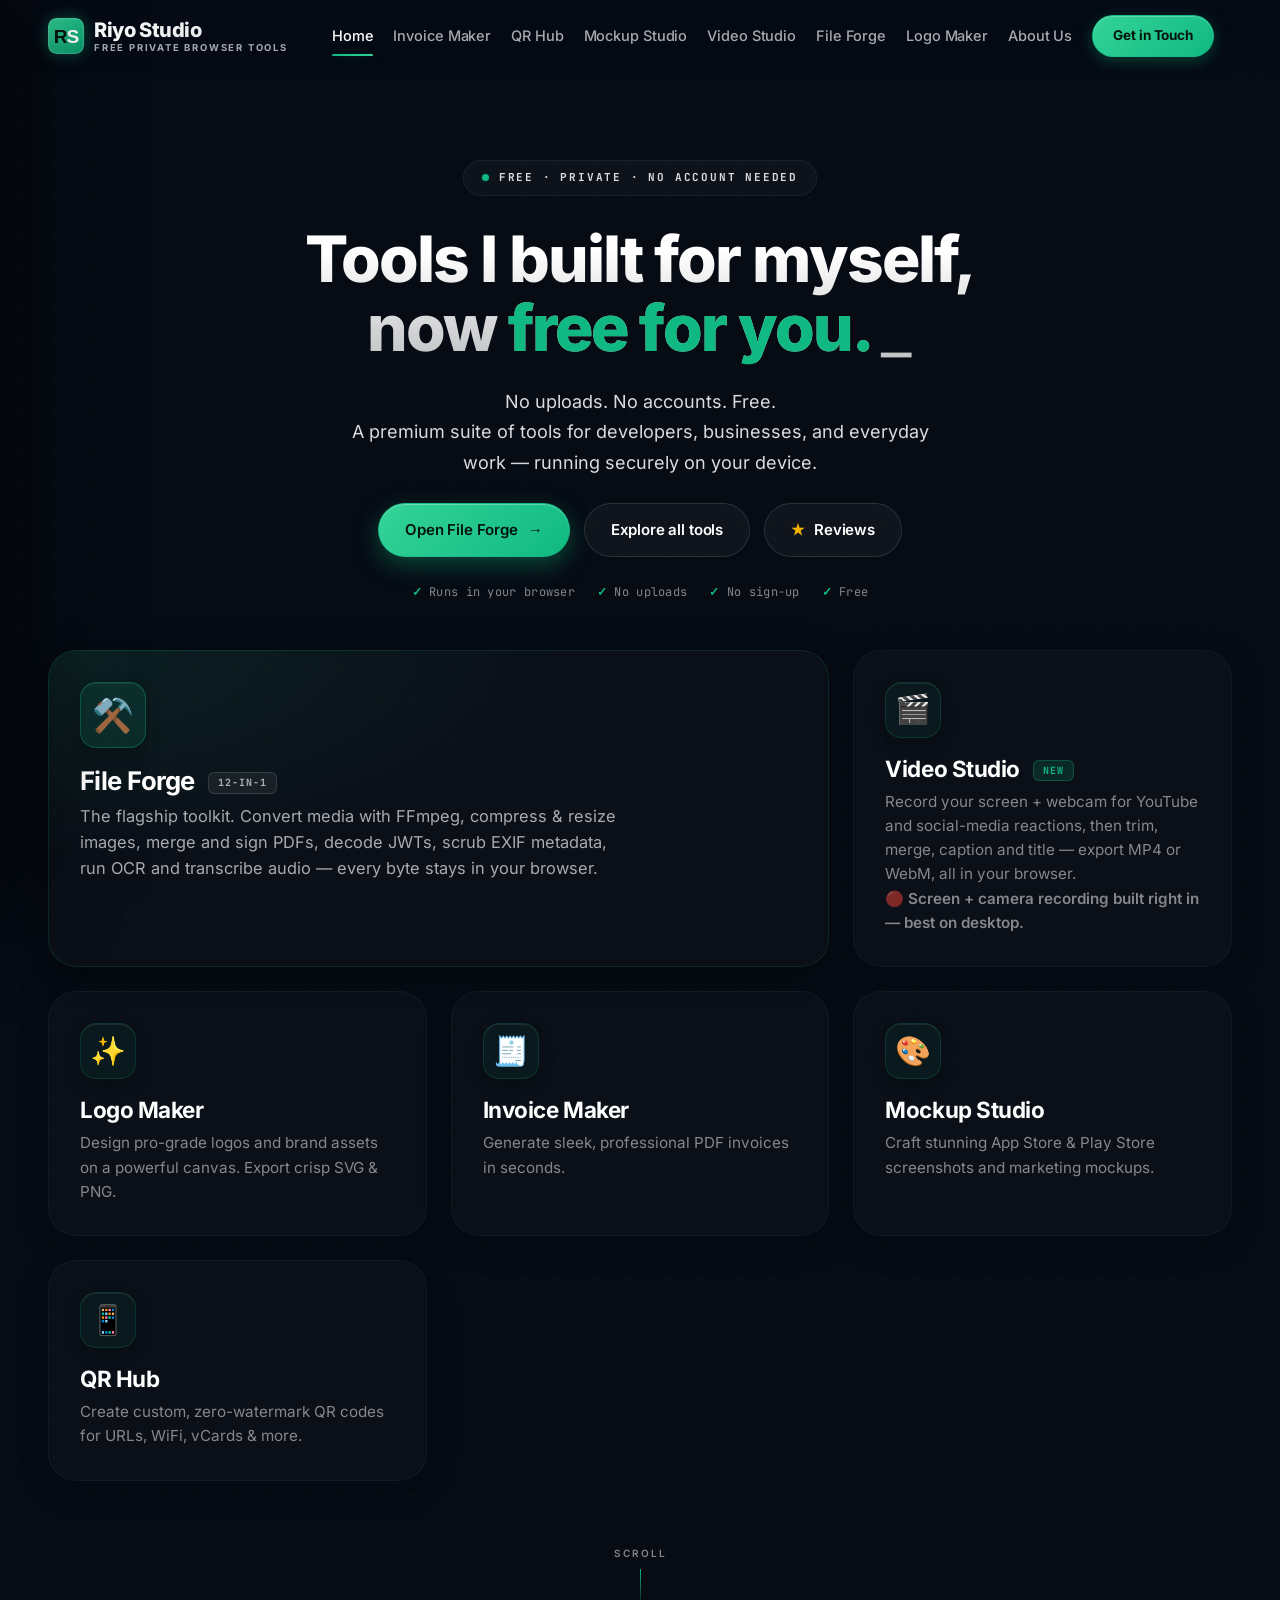
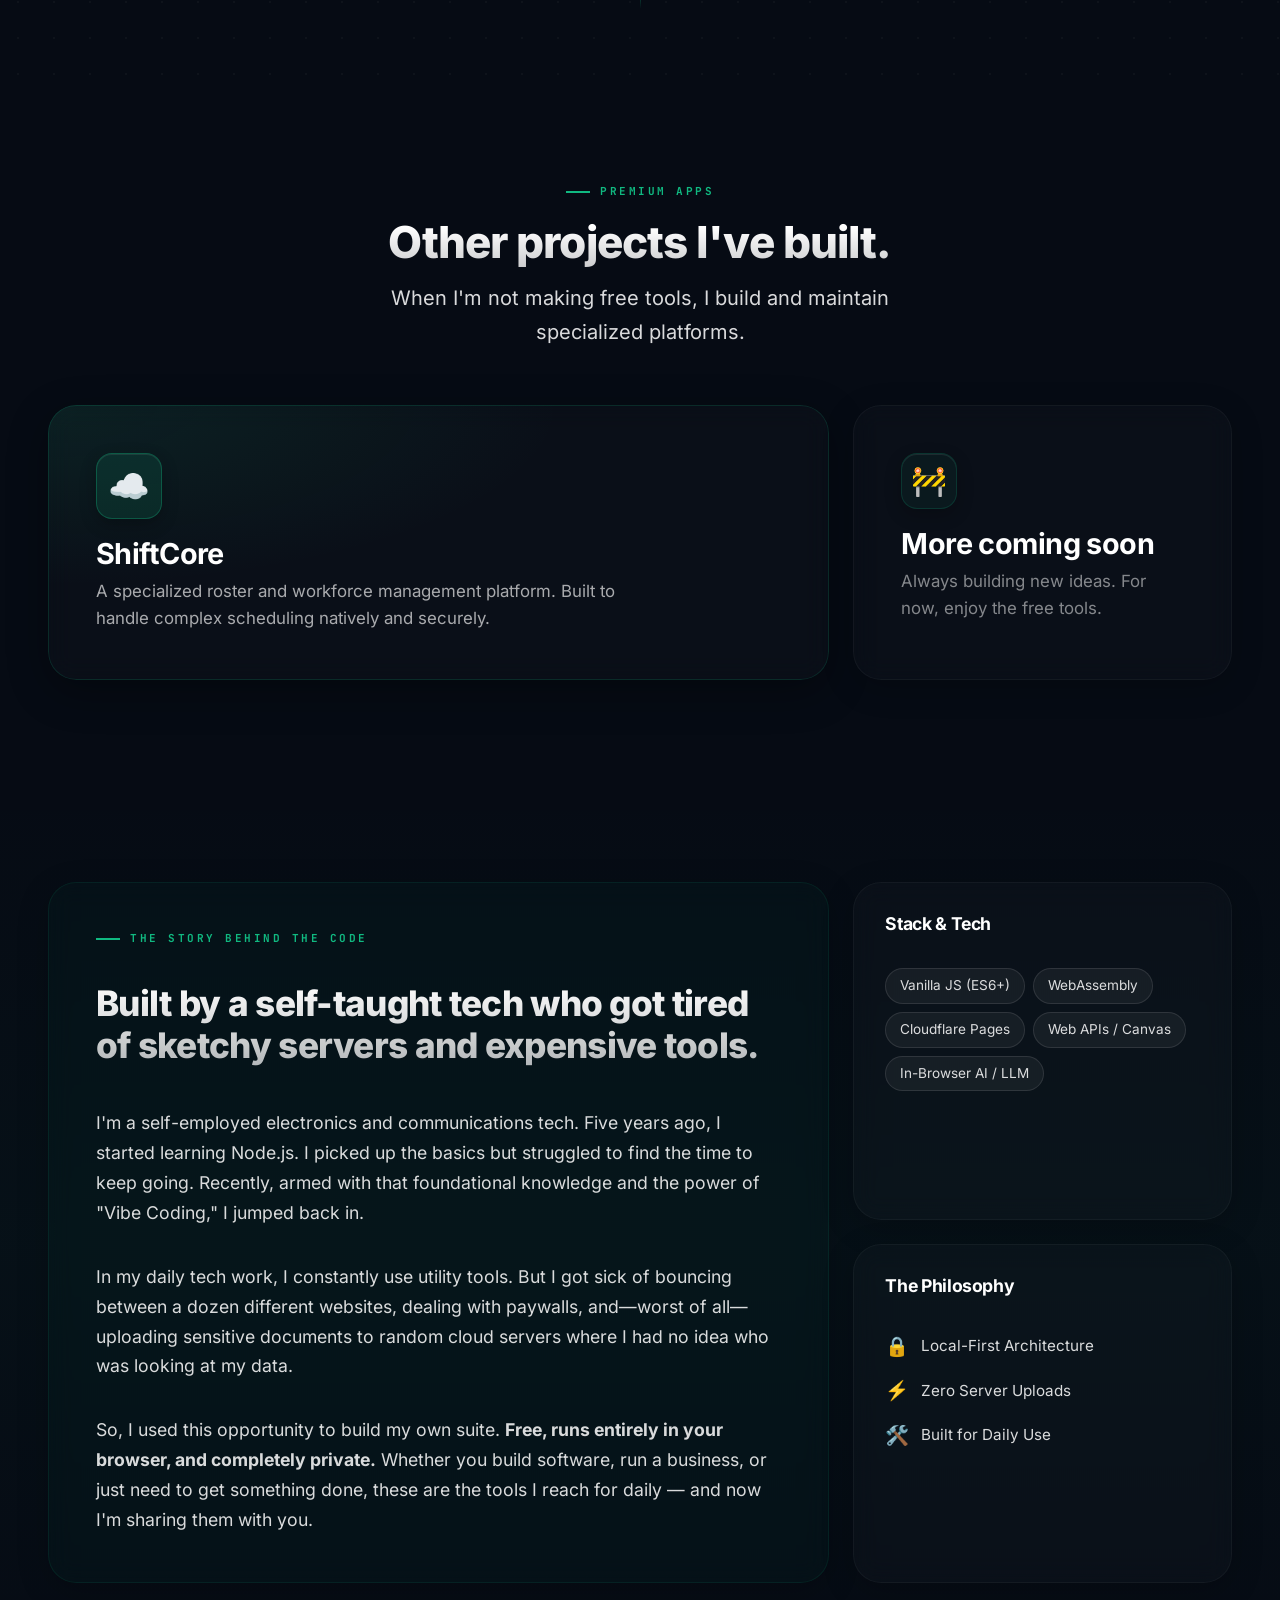
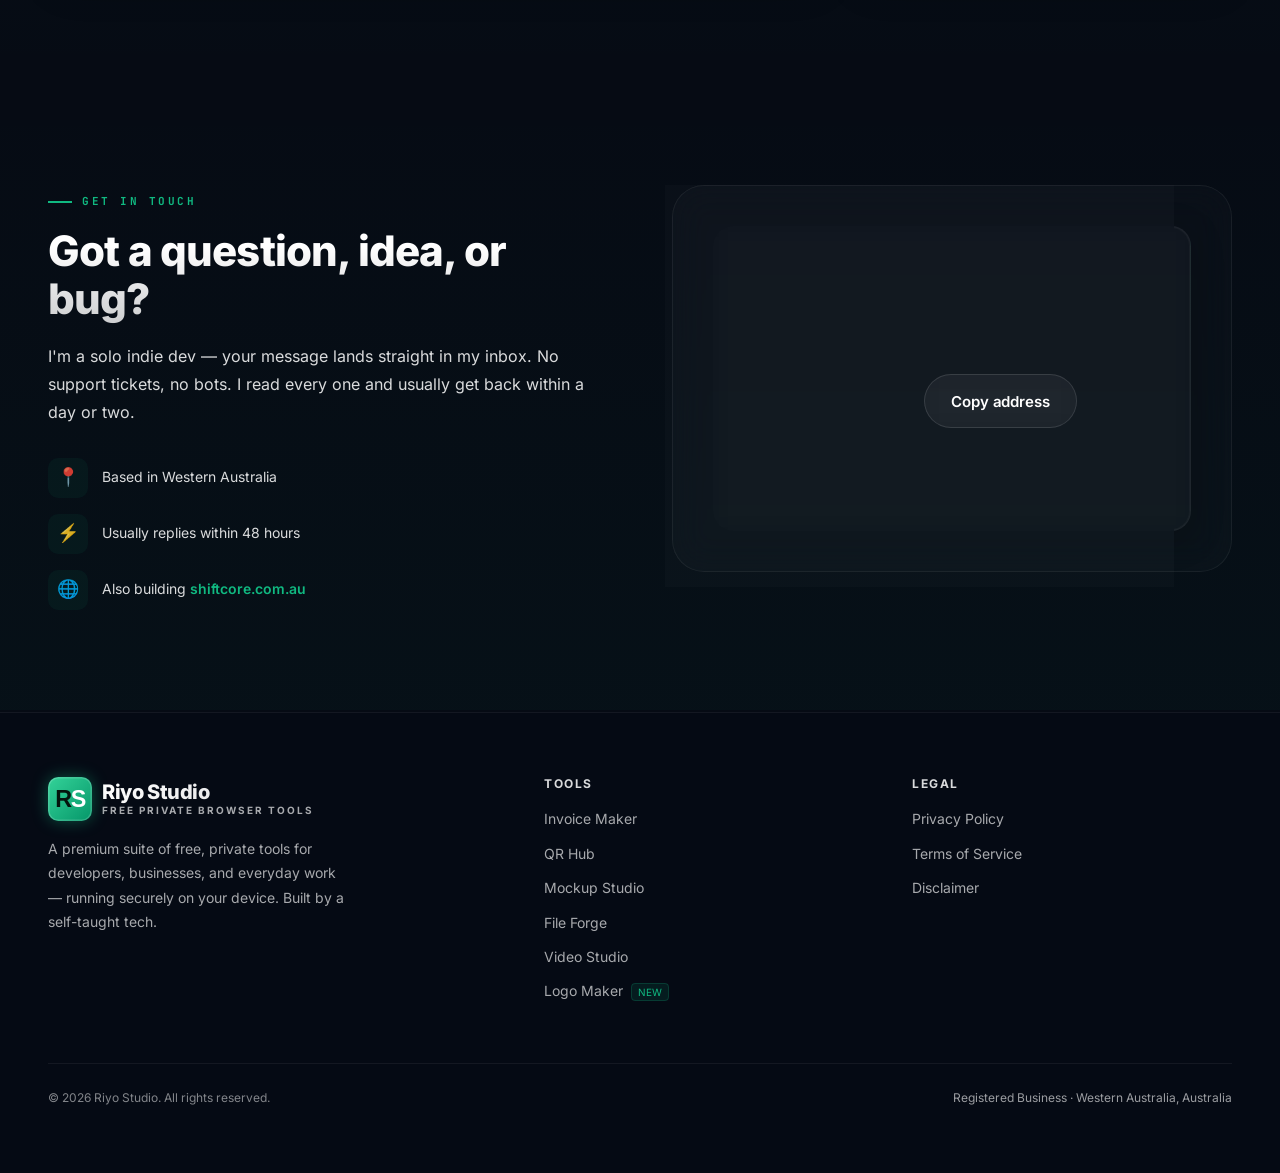
==== commit 4063cfae: "perf: self-host fonts and remove unused diagnostics console" ====
--- a/index.html
+++ b/index.html
@@ -65,15 +65,12 @@
   </script>
 
   <!-- Fonts -->
-  <link rel="preconnect" href="https://fonts.googleapis.com" crossorigin>
-  <link rel="preconnect" href="https://fonts.gstatic.com" crossorigin>
-  <link rel="stylesheet" href="https://fonts.googleapis.com/css2?family=Inter:wght@400;500;600;700;800&family=JetBrains+Mono:wght@400;700&display=swap">
 
   <!-- Styles -->
   <link rel="manifest" href="manifest.json">
   <link rel="icon" type="image/svg+xml" href="assets/icon.svg?v=2">
   <link rel="apple-touch-icon" href="assets/icon.svg?v=2">
-  <link rel="stylesheet" href="style.css?v=e0f862aa">
+  <link rel="stylesheet" href="style.css?v=41b92c2f">
 <body>
   <!-- Interactive Background Canvas -->
   <canvas id="quantum-field"></canvas>
@@ -397,7 +394,7 @@
   <!-- Scripts -->
   <script src="bg.js?v=34b8be7d"></script>
   <script src="nav.js?v=646e34c0"></script>
-  <script defer src="script.js?v=04380600"></script>
+  <script defer src="script.js?v=a28b2207"></script>
 </body>
 </html>
 
--- a/style.css
+++ b/style.css
@@ -1,3 +1,19 @@
+/* Self-hosted fonts (Inter, JetBrains Mono) — no third-party requests. */
+@font-face{font-family:'Inter';font-style:normal;font-weight:400;font-display:swap;src:url(assets/fonts/inter-latin-ext.woff2) format('woff2');unicode-range:U+0100-02BA, U+02BD-02C5, U+02C7-02CC, U+02CE-02D7, U+02DD-02FF, U+0304, U+0308, U+0329, U+1D00-1DBF, U+1E00-1E9F, U+1EF2-1EFF, U+2020, U+20A0-20AB, U+20AD-20C0, U+2113, U+2C60-2C7F, U+A720-A7FF;}
+@font-face{font-family:'Inter';font-style:normal;font-weight:400;font-display:swap;src:url(assets/fonts/inter-latin.woff2) format('woff2');unicode-range:U+0000-00FF, U+0131, U+0152-0153, U+02BB-02BC, U+02C6, U+02DA, U+02DC, U+0304, U+0308, U+0329, U+2000-206F, U+20AC, U+2122, U+2191, U+2193, U+2212, U+2215, U+FEFF, U+FFFD;}
+@font-face{font-family:'Inter';font-style:normal;font-weight:500;font-display:swap;src:url(assets/fonts/inter-latin-ext.woff2) format('woff2');unicode-range:U+0100-02BA, U+02BD-02C5, U+02C7-02CC, U+02CE-02D7, U+02DD-02FF, U+0304, U+0308, U+0329, U+1D00-1DBF, U+1E00-1E9F, U+1EF2-1EFF, U+2020, U+20A0-20AB, U+20AD-20C0, U+2113, U+2C60-2C7F, U+A720-A7FF;}
+@font-face{font-family:'Inter';font-style:normal;font-weight:500;font-display:swap;src:url(assets/fonts/inter-latin.woff2) format('woff2');unicode-range:U+0000-00FF, U+0131, U+0152-0153, U+02BB-02BC, U+02C6, U+02DA, U+02DC, U+0304, U+0308, U+0329, U+2000-206F, U+20AC, U+2122, U+2191, U+2193, U+2212, U+2215, U+FEFF, U+FFFD;}
+@font-face{font-family:'Inter';font-style:normal;font-weight:600;font-display:swap;src:url(assets/fonts/inter-latin-ext.woff2) format('woff2');unicode-range:U+0100-02BA, U+02BD-02C5, U+02C7-02CC, U+02CE-02D7, U+02DD-02FF, U+0304, U+0308, U+0329, U+1D00-1DBF, U+1E00-1E9F, U+1EF2-1EFF, U+2020, U+20A0-20AB, U+20AD-20C0, U+2113, U+2C60-2C7F, U+A720-A7FF;}
+@font-face{font-family:'Inter';font-style:normal;font-weight:600;font-display:swap;src:url(assets/fonts/inter-latin.woff2) format('woff2');unicode-range:U+0000-00FF, U+0131, U+0152-0153, U+02BB-02BC, U+02C6, U+02DA, U+02DC, U+0304, U+0308, U+0329, U+2000-206F, U+20AC, U+2122, U+2191, U+2193, U+2212, U+2215, U+FEFF, U+FFFD;}
+@font-face{font-family:'Inter';font-style:normal;font-weight:700;font-display:swap;src:url(assets/fonts/inter-latin-ext.woff2) format('woff2');unicode-range:U+0100-02BA, U+02BD-02C5, U+02C7-02CC, U+02CE-02D7, U+02DD-02FF, U+0304, U+0308, U+0329, U+1D00-1DBF, U+1E00-1E9F, U+1EF2-1EFF, U+2020, U+20A0-20AB, U+20AD-20C0, U+2113, U+2C60-2C7F, U+A720-A7FF;}
+@font-face{font-family:'Inter';font-style:normal;font-weight:700;font-display:swap;src:url(assets/fonts/inter-latin.woff2) format('woff2');unicode-range:U+0000-00FF, U+0131, U+0152-0153, U+02BB-02BC, U+02C6, U+02DA, U+02DC, U+0304, U+0308, U+0329, U+2000-206F, U+20AC, U+2122, U+2191, U+2193, U+2212, U+2215, U+FEFF, U+FFFD;}
+@font-face{font-family:'Inter';font-style:normal;font-weight:800;font-display:swap;src:url(assets/fonts/inter-latin-ext.woff2) format('woff2');unicode-range:U+0100-02BA, U+02BD-02C5, U+02C7-02CC, U+02CE-02D7, U+02DD-02FF, U+0304, U+0308, U+0329, U+1D00-1DBF, U+1E00-1E9F, U+1EF2-1EFF, U+2020, U+20A0-20AB, U+20AD-20C0, U+2113, U+2C60-2C7F, U+A720-A7FF;}
+@font-face{font-family:'Inter';font-style:normal;font-weight:800;font-display:swap;src:url(assets/fonts/inter-latin.woff2) format('woff2');unicode-range:U+0000-00FF, U+0131, U+0152-0153, U+02BB-02BC, U+02C6, U+02DA, U+02DC, U+0304, U+0308, U+0329, U+2000-206F, U+20AC, U+2122, U+2191, U+2193, U+2212, U+2215, U+FEFF, U+FFFD;}
+@font-face{font-family:'JetBrains Mono';font-style:normal;font-weight:400;font-display:swap;src:url(assets/fonts/jetbrains-mono-latin-ext.woff2) format('woff2');unicode-range:U+0100-02BA, U+02BD-02C5, U+02C7-02CC, U+02CE-02D7, U+02DD-02FF, U+0304, U+0308, U+0329, U+1D00-1DBF, U+1E00-1E9F, U+1EF2-1EFF, U+2020, U+20A0-20AB, U+20AD-20C0, U+2113, U+2C60-2C7F, U+A720-A7FF;}
+@font-face{font-family:'JetBrains Mono';font-style:normal;font-weight:400;font-display:swap;src:url(assets/fonts/jetbrains-mono-latin.woff2) format('woff2');unicode-range:U+0000-00FF, U+0131, U+0152-0153, U+02BB-02BC, U+02C6, U+02DA, U+02DC, U+0304, U+0308, U+0329, U+2000-206F, U+20AC, U+2122, U+2191, U+2193, U+2212, U+2215, U+FEFF, U+FFFD;}
+@font-face{font-family:'JetBrains Mono';font-style:normal;font-weight:700;font-display:swap;src:url(assets/fonts/jetbrains-mono-latin-ext.woff2) format('woff2');unicode-range:U+0100-02BA, U+02BD-02C5, U+02C7-02CC, U+02CE-02D7, U+02DD-02FF, U+0304, U+0308, U+0329, U+1D00-1DBF, U+1E00-1E9F, U+1EF2-1EFF, U+2020, U+20A0-20AB, U+20AD-20C0, U+2113, U+2C60-2C7F, U+A720-A7FF;}
+@font-face{font-family:'JetBrains Mono';font-style:normal;font-weight:700;font-display:swap;src:url(assets/fonts/jetbrains-mono-latin.woff2) format('woff2');unicode-range:U+0000-00FF, U+0131, U+0152-0153, U+02BB-02BC, U+02C6, U+02DA, U+02DC, U+0304, U+0308, U+0329, U+2000-206F, U+20AC, U+2122, U+2191, U+2193, U+2212, U+2215, U+FEFF, U+FFFD;}
+
 /* Reset */
 *,
 *::before,
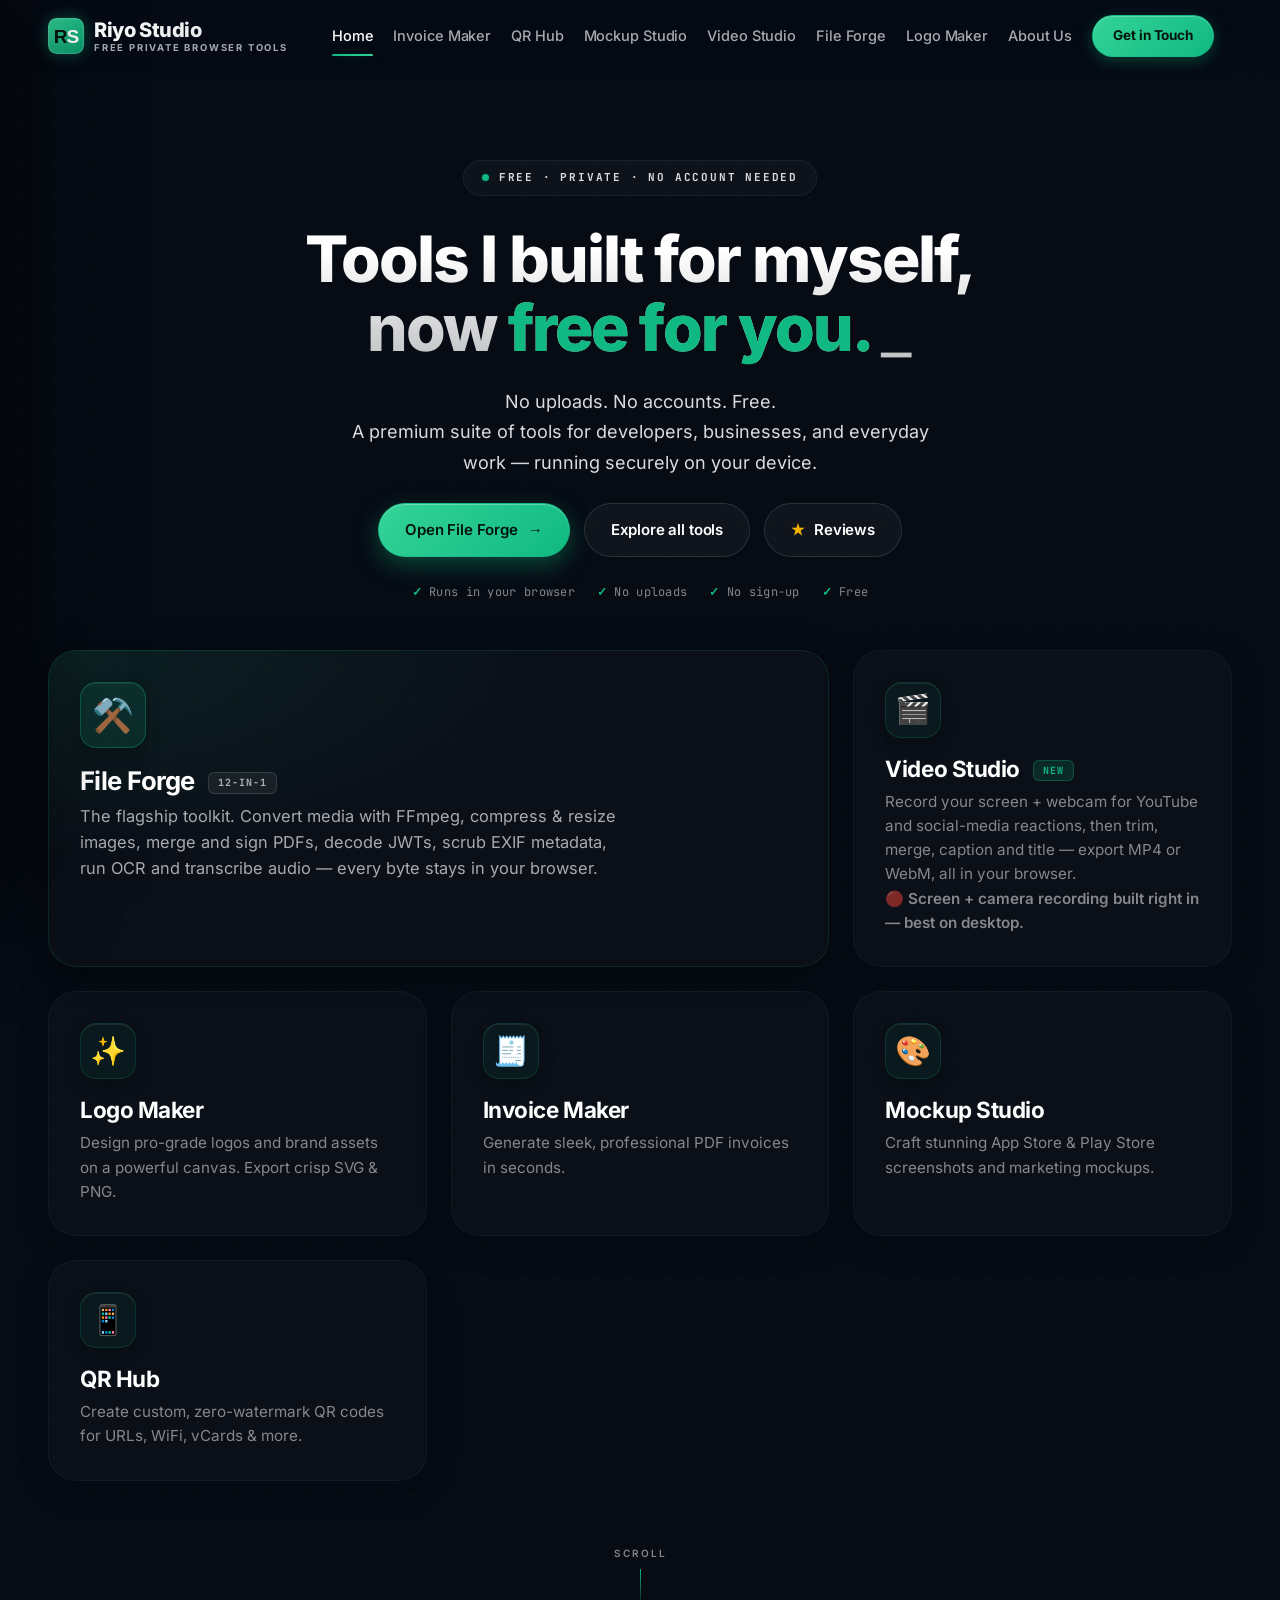
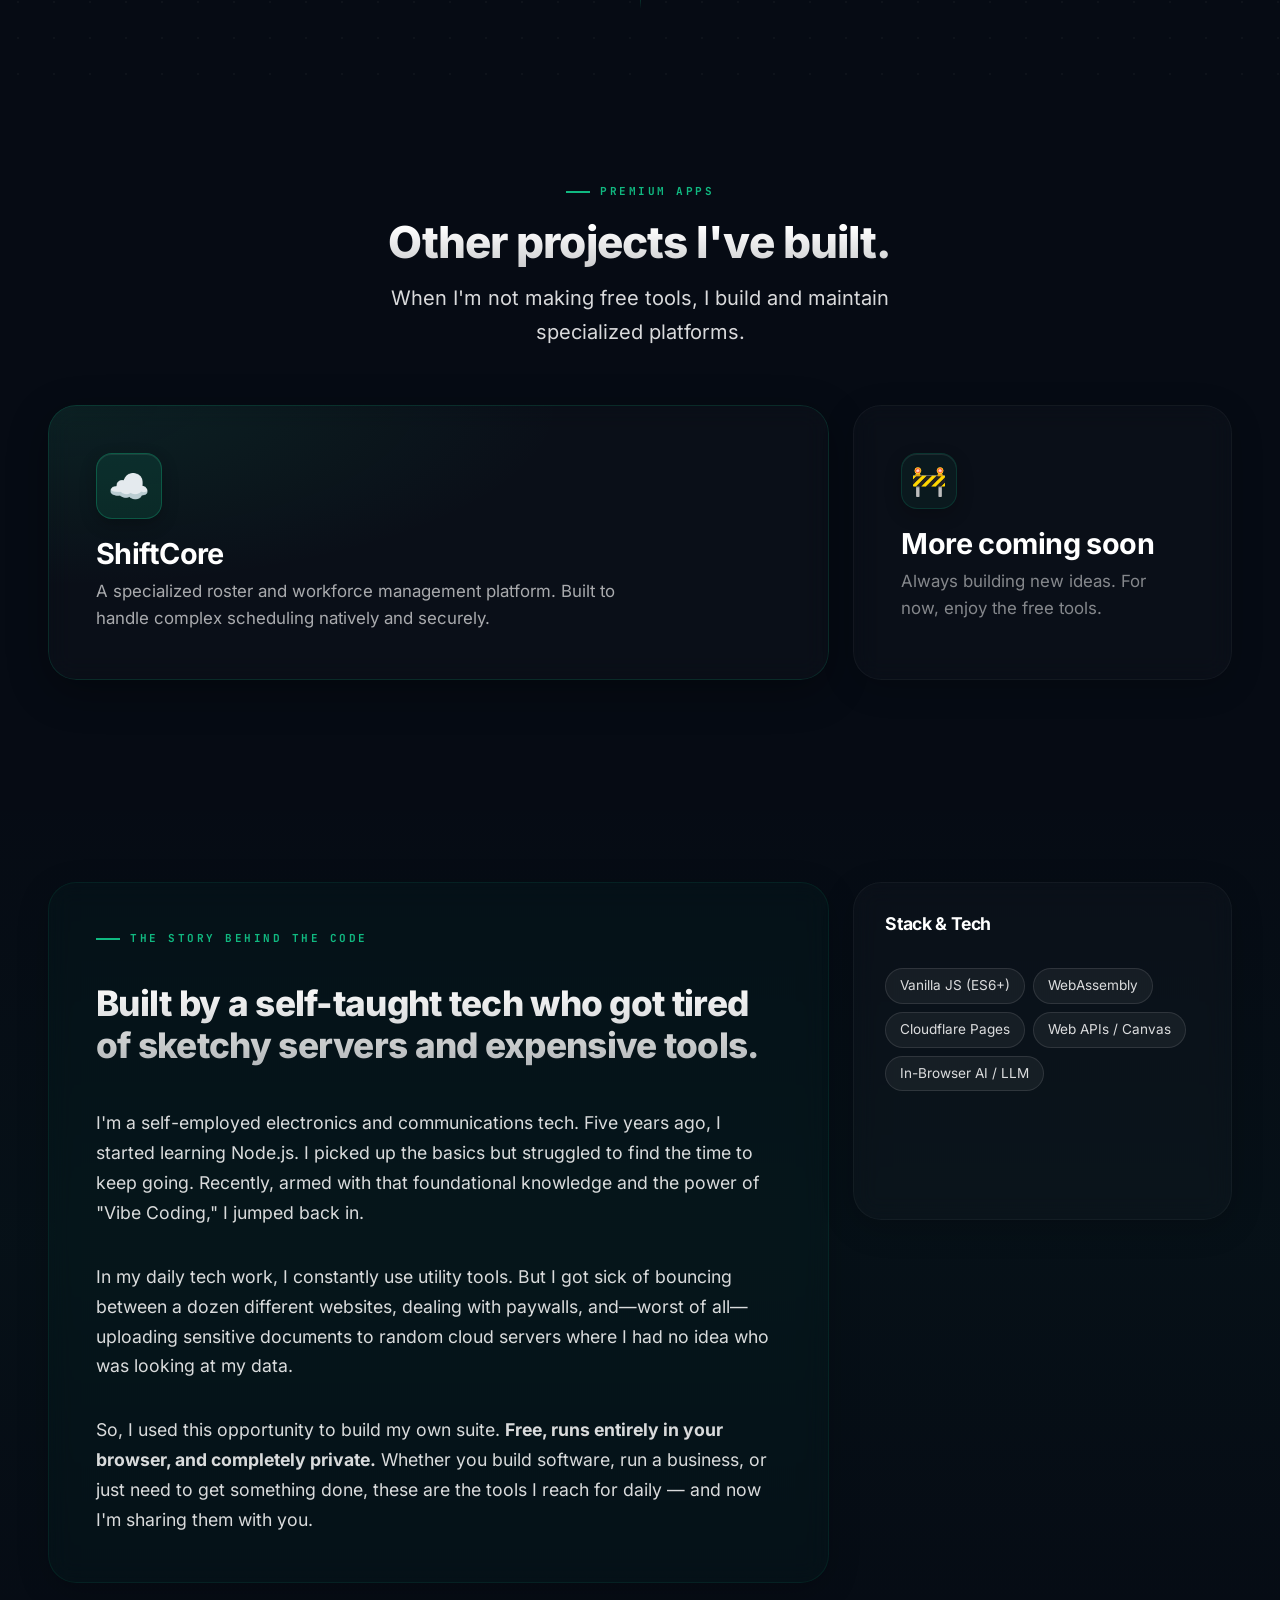
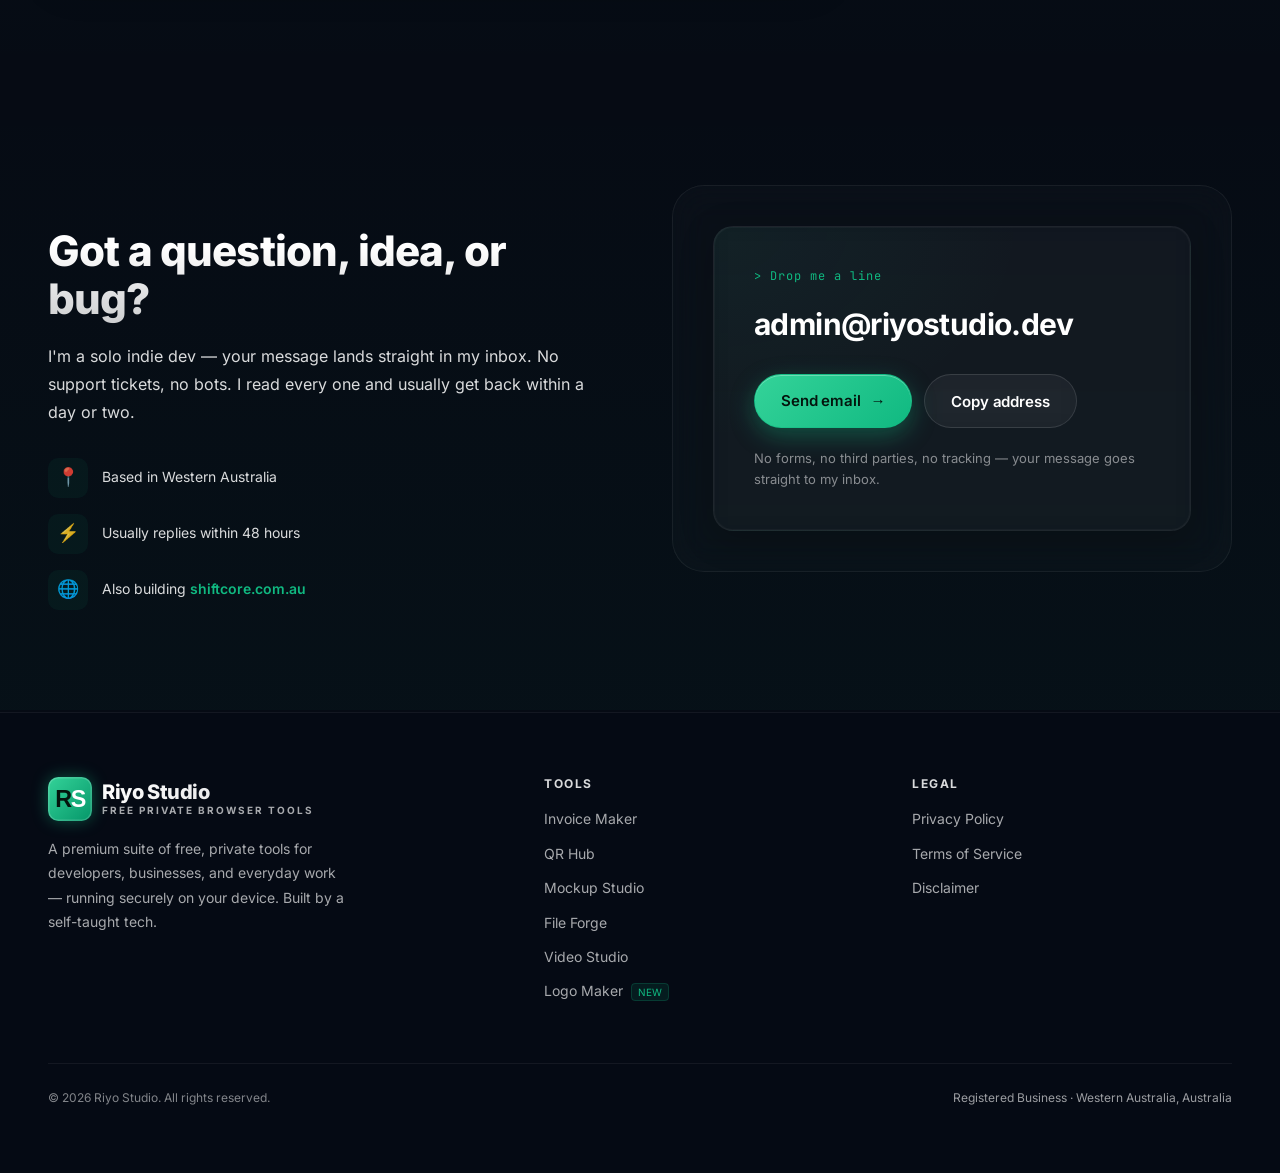
==== commit e2a637be: "chore: print the console greeting once per session, not on every page Gate the greeting behind a ses" ====
--- a/index.html
+++ b/index.html
@@ -71,6 +71,9 @@
   <link rel="icon" type="image/svg+xml" href="assets/icon.svg?v=2">
   <link rel="apple-touch-icon" href="assets/icon.svg?v=2">
   <link rel="stylesheet" href="style.css?v=41b92c2f">
+  <style>
+    .footer-col h2 { font-size: 12px !important; font-weight: 700; color: var(--text-dim); text-transform: uppercase; letter-spacing: 1.5px; margin-bottom: 18px; }
+  </style>
 <body>
   <!-- Interactive Background Canvas -->
   <canvas id="quantum-field"></canvas>
@@ -131,6 +134,7 @@
         <span>Free</span>
       </div>
 
+      <h2 class="sr-only">Free browser tools</h2>
       <div class="bento-master-grid hero-tools reveal reveal-delay-3" style="text-align: left;">
 
         <a href="/forge" class="premium-card feature bento-span-2">
@@ -248,7 +252,7 @@
         <div style="display: flex; flex-direction: column; gap: 24px; height: 100%;">
           
           <div class="premium-card reveal reveal-delay-1" style="flex: 1;">
-            <h4 style="color: #fff; margin-bottom: 16px; font-size: 1.1rem;">Stack & Tech</h4>
+            <h3 style="color: #fff; margin-bottom: 16px; font-size: 1.1rem !important;">Stack & Tech</h3>
             <div style="display: flex; flex-wrap: wrap; gap: 8px;">
               <span style="background: rgba(255,255,255,0.05); border: 1px solid rgba(255,255,255,0.1); padding: 6px 14px; border-radius: 100px; font-size: 0.85rem; color: var(--text-dim);">Vanilla JS (ES6+)</span>
               <span style="background: rgba(255,255,255,0.05); border: 1px solid rgba(255,255,255,0.1); padding: 6px 14px; border-radius: 100px; font-size: 0.85rem; color: var(--text-dim);">WebAssembly</span>
@@ -259,7 +263,7 @@
           </div>
 
           <div class="premium-card reveal reveal-delay-2" style="flex: 1;">
-            <h4 style="color: #fff; margin-bottom: 16px; font-size: 1.1rem;">The Philosophy</h4>
+            <h3 style="color: #fff; margin-bottom: 16px; font-size: 1.1rem !important;">The Philosophy</h3>
             <div style="display: flex; flex-direction: column; gap: 14px; font-size: 0.95rem; color: var(--text-dim);">
               <div style="display: flex; align-items: center; gap: 12px;"><span style="color: #10B981; font-size: 1.2rem;">🔒</span> Local-First Architecture</div>
               <div style="display: flex; align-items: center; gap: 12px;"><span style="color: #10B981; font-size: 1.2rem;">⚡</span> Zero Server Uploads</div>
@@ -336,7 +340,7 @@
         </div>
 
         <div class="footer-col">
-          <h4>Tools</h4>
+          <h2>Tools</h2>
           <a href="/invoice">Invoice Maker</a>
           <a href="/qr">QR Hub</a>
           <a href="/scanner">Mockup Studio</a>
@@ -346,7 +350,7 @@
         </div>
 
         <div class="footer-col">
-          <h4>Legal</h4>
+          <h2>Legal</h2>
           <a href="/privacy">Privacy Policy</a>
           <a href="/terms">Terms of Service</a>
           <a href="/disclaimer">Disclaimer</a>
@@ -394,7 +398,7 @@
   <!-- Scripts -->
   <script src="bg.js?v=34b8be7d"></script>
   <script src="nav.js?v=646e34c0"></script>
-  <script defer src="script.js?v=a28b2207"></script>
+  <script defer src="script.js?v=a28b2208"></script>
 </body>
 </html>
 
